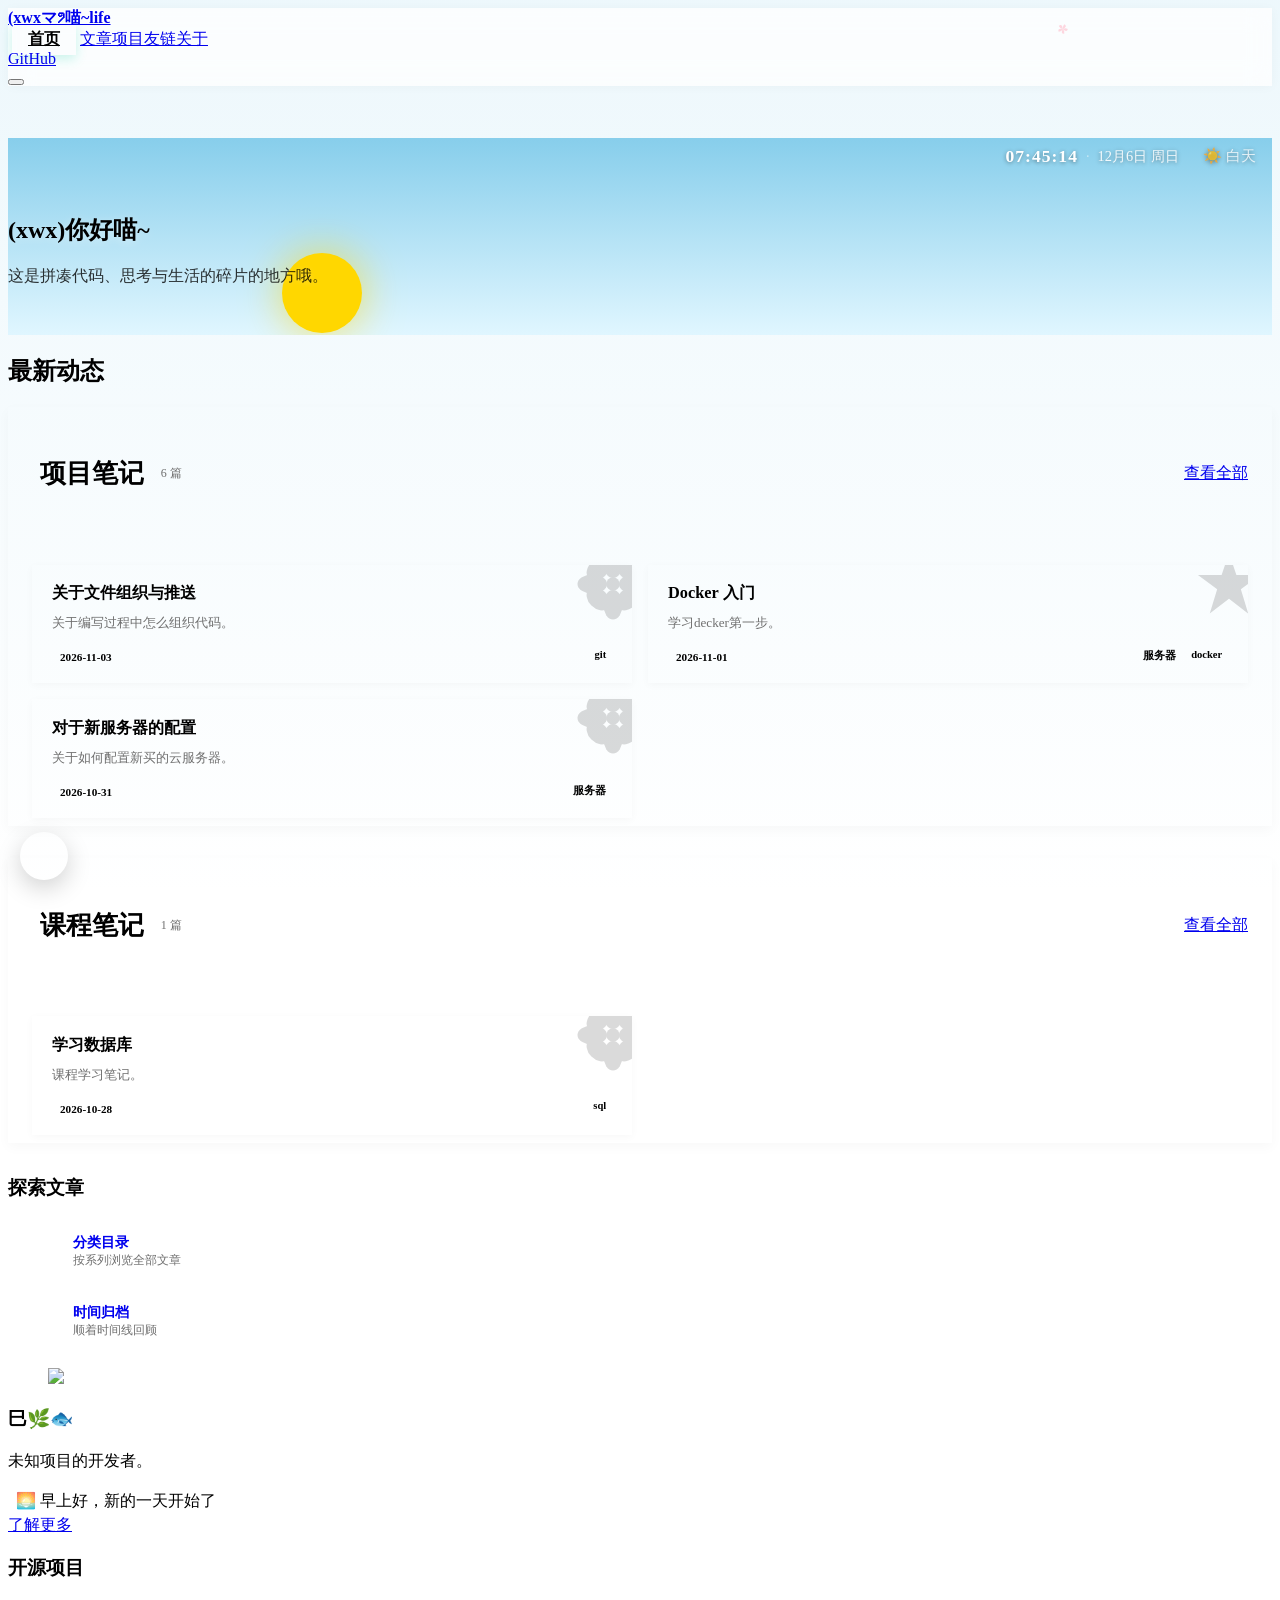
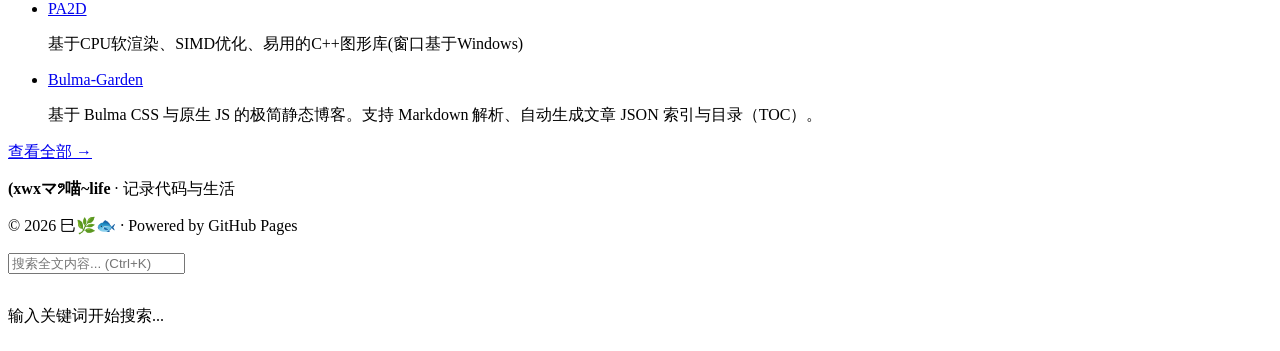
==== index.html @ 724dad61 "refactor: 将页面 <title> 标签内容抽离至 config.json 统一管理" ====
﻿<!DOCTYPE html>
<html lang="zh-CN">
<head>
  <meta charset="UTF-8" />
  <meta name="viewport" content="width=device-width, initial-scale=1" />
  <link rel="stylesheet" href="libs/bulma.min.css" />
  <link rel="stylesheet" href="libs/fontawesome/css/all.min.css" />
  <link rel="stylesheet" href="custom.css" />
  <link rel="stylesheet" href="custom-themes.css" />
  <script>
    (function() {
      var mode = localStorage.getItem('theme') || (window.matchMedia('(prefers-color-scheme: dark)').matches ? 'dark' : 'light');
      if (mode === 'dark') document.documentElement.setAttribute('data-theme', 'dark');
      var palette = localStorage.getItem('palette') || 'default';
      if (palette !== 'default') document.documentElement.setAttribute('data-palette', palette);
    })();
  </script>
</head>
<body>
  <div id="site-navbar"></div>

  <section class="hero is-light hero-sky" style="margin-top: 3.25rem;">
    <div id="sky-celestial"></div>
    <div id="sky-moon"></div>
    <div id="sky-stars"></div>
    
    <div class="time-control">
      <div class="time-info">
        <span id="time-display" class="time-text">12:00:00</span>
        <span class="time-divider">·</span>
        <span id="date-display" class="date-text">1月1日 周一</span>
      </div>
      <button id="time-btn" class="time-btn" title="切换时段效果">
        <span id="time-icon">☀️ 白天</span>
      </button>
    </div>

    <div class="hero-body py-5" style="position: relative; z-index: 2;">
      <div class="container">
        <h1 id="hero-title" class="title is-2 mb-3" style="color: inherit;"></h1>
        <p id="hero-subtitle" class="subtitle is-5" style="color: inherit; opacity: 0.8;"></p>
      </div>
    </div>
  </section>

  <section class="section pt-5" style="position: relative;">
    <div class="container">
      <div class="columns is-variable is-8">
        
        <!-- 左侧：最新文章聚合 -->
        <div class="column is-8">
          <div class="is-flex is-align-items-center mb-4">
            <h2 class="title is-4 mb-0">最新动态</h2>
          </div>
          <div id="post-list"></div>
          <div id="post-status"></div>
        </div>

        <!-- 右侧：侧边栏 -->
        <div class="column is-4">
          
          <!-- 快捷导航面板 -->
          <div class="box mb-5 home-quick-nav-box" style="border-radius: var(--bulma-radius-large);">
            <h3 class="title is-6 mb-3"><i class="fas fa-compass has-text-primary mr-2"></i>探索文章</h3>
            <div class="home-nav-links">
              <a href="posts.html?view=series" class="home-nav-link">
                <div class="nav-icon"><i class="fas fa-layer-group"></i></div>
                <div class="nav-text">
                  <span class="nav-title">分类目录</span>
                  <span class="nav-desc">按系列浏览全部文章</span>
                </div>
                <i class="fas fa-chevron-right nav-arrow"></i>
              </a>
              <a href="posts.html?view=time" class="home-nav-link">
                <div class="nav-icon"><i class="fas fa-clock"></i></div>
                <div class="nav-text">
                  <span class="nav-title">时间归档</span>
                  <span class="nav-desc">顺着时间线回顾</span>
                </div>
                <i class="fas fa-chevron-right nav-arrow"></i>
              </a>
            </div>
          </div>

          <!-- 个人名片 -->
          <div id="sidebar-profile" class="mb-5"></div>

          <!-- 开源项目 -->
          <div class="box mb-5" style="border-radius: var(--bulma-radius-large);">
            <h3 class="title is-5 mb-3"><i class="fas fa-code-branch has-text-primary mr-2"></i>开源项目</h3>
            <ul id="sidebar-projects" class="menu-list"></ul>
            <div class="has-text-right mt-3">
              <a href="projects.html" class="is-size-7 has-text-link">查看全部 →</a>
            </div>
          </div>

        </div>
      </div>
    </div>
  </section>

  <div id="site-footer"></div>

  <script src="js/fallback-data.js"></script>
  <script src="js/common.js" defer></script>
  <script src="js/home.js" defer></script>
  <script src="js/effects.js" defer></script>
  <script src="js/sky.js" defer></script>
  <script src="js/theme.js" defer></script>
</body>
</html>
---- custom.css ----
﻿/* ==========================================================================
   My Blog - Custom Stylesheet (Consolidated & Cleaned)
   ========================================================================== */

/* --------------------------------------------------------------------------
   1. 全局变量与基础
   -------------------------------------------------------------------------- */
:root {
  --bulma-primary-h: 171;
  --bulma-primary-s: 100%;
  --bulma-primary-l: 41%;
  --bulma-link-h: 233;
  --bulma-link-s: 100%;
  --bulma-link-l: 63%;

  --bg-body: var(--bulma-scheme-main-bis);
  --bg-dark: #121212;
  --bg-dark-card: #1a1a1a;
  --bg-dark-card-hover: #222;
  --text-dark-muted: #888;
  --border-dark: #2a2a2a;
  --bulma-text-light: #6f6f6f;
}

:root[data-palette="default"] { --bg-body: #f4f7f7; }
:root[data-palette="forest"]  { --bg-body: #f3f7f4; }
:root[data-palette="sakura"]  { --bg-body: #faf4f6; }
:root[data-palette="ocean"]   { --bg-body: #f2f6fa; }
:root[data-palette="sunset"]  { --bg-body: #faf6f2; }
:root[data-palette="mono"]    { --bg-body: #f5f5f5; }

:root[data-theme="dark"] { --bg-body: var(--bg-dark); }

body {
  background-color: var(--bg-body);
  transition: background-color .25s ease, color .25s ease;
}
[data-theme="dark"] body { background-color: var(--bg-dark); }

body.sky-tinted {
  background-image: linear-gradient(to bottom, rgba(135, 206, 235, 0.15) 0%, transparent 100%) !important;
  background-attachment: fixed !important;
}
body.sky-tinted.sky-night {
  background-image: linear-gradient(to bottom, rgba(15, 32, 39, 0.15) 0%, transparent 100%) !important;
  background-attachment: fixed !important;
}
[data-theme="dark"] body.sky-tinted {
  background-image: linear-gradient(to bottom, rgba(135, 206, 235, 0.05) 0%, transparent 100%) !important;
}
[data-theme="dark"] body.sky-tinted.sky-night {
  background-image: none !important;
}

/* --------------------------------------------------------------------------
   2. 导航栏
   -------------------------------------------------------------------------- */
.navbar.is-fixed-top {
  backdrop-filter: blur(12px);
  background-color: rgba(255, 255, 255, 0.75) !important;
  box-shadow: 0 1px 10px rgba(0, 0, 0, 0.03);
}
[data-theme="dark"] .navbar.is-fixed-top {
  background-color: rgba(18, 18, 18, 0.75) !important;
  box-shadow: 0 1px 10px rgba(0, 0, 0, 0.3);
}
.navbar-item.is-active {
  background-color: var(--bulma-primary) !important;
  color: var(--bulma-primary-invert) !important;
  border-radius: var(--bulma-radius);
  font-weight: 600;
  margin: 0.5rem 0.25rem;
  padding: 0.5rem 1rem;
  box-shadow: 0 4px 12px rgba(0, 200, 150, 0.2);
}
[data-theme="dark"] .navbar-item.is-active {
  background-color: rgba(0, 200, 150, 0.15) !important;
  color: var(--bulma-primary) !important;
  box-shadow: none;
}

/* --------------------------------------------------------------------------
   3. 页面通用卡片/包裹框样式
   -------------------------------------------------------------------------- */
.category-wrapper {
  background: radial-gradient(circle at 100% 0%, var(--bulma-primary-soft) 0%, transparent 45%), linear-gradient(135deg, var(--bulma-scheme-main), var(--bulma-scheme-main-bis));
  border: 1.5px solid var(--bulma-border);
  border-radius: var(--bulma-radius-large);
  padding: 1.5rem 1.5rem 0.5rem 1.5rem;
  margin-bottom: 2.5rem;
  box-shadow: 0 4px 12px rgba(0, 0, 0, 0.03);
  transition: box-shadow 0.22s ease;
}
.category-wrapper:hover {
  box-shadow: 0 12px 24px rgba(0, 0, 0, 0.08);
}
[data-theme="dark"] .category-wrapper {
  background: radial-gradient(circle at 100% 0%, rgba(0, 200, 150, 0.08) 0%, transparent 45%), linear-gradient(135deg, var(--bg-dark-card-hover), var(--bg-dark-card));
  border-color: #3a3a3a;
}

.category-header {
  padding-bottom: 1rem; margin-bottom: 1.5rem; border-bottom: 2px dashed var(--bulma-border-weak);
  display: flex; align-items: center; justify-content: space-between;
}
[data-theme="dark"] .category-header { border-bottom-color: var(--border-dark); }
.category-title { font-size: 1.6rem; font-weight: 800; color: var(--bulma-text-strong); display: flex; align-items: center; gap: 0.5rem;}
.posts-group-count {
  font-size: 0.75rem; font-weight: 500; color: var(--bulma-text-light); background: var(--bulma-scheme-main-ter); padding: 0.1rem 0.55rem; border-radius: var(--bulma-radius-rounded); border: 1px solid var(--bulma-border-weak);
}

/* 文章卡片 (首页与文章页统一) */
.posts-cards { 
  display: grid; 
  grid-template-columns: repeat(2, 1fr);
  gap: 1rem; 
}
.timeline-card {
  position: relative;
  display: flex; flex-direction: column; gap: 0.5rem;
  padding: 1.1rem 1.25rem; border-radius: var(--bulma-radius-large); border: 1.5px solid var(--bulma-border);
  background: radial-gradient(circle at 100% 0%, var(--bulma-primary-soft) 0%, transparent 45%), linear-gradient(135deg, var(--bulma-scheme-main), var(--bulma-scheme-main-bis));
  box-shadow: 0 2px 8px rgba(0, 0, 0, 0.03); overflow: hidden; text-decoration: none; color: inherit;
  transition: transform 0.22s ease, box-shadow 0.22s ease, border-color 0.22s ease;
}
.timeline-card:hover {
  transform: translateY(-3px); box-shadow: 0 12px 24px rgba(0, 0, 0, 0.08), 0 0 0 3px var(--bulma-primary-soft); border-color: var(--bulma-primary);
}
.timeline-card::before {
  content: ""; position: absolute; top: -18px; right: -18px; width: 74px; height: 74px;
  pointer-events: none; color: var(--bulma-primary); opacity: 0.14; background-color: currentColor;
  -webkit-mask-image: url("data:image/svg+xml;utf8,<svg xmlns='http://www.w3.org/2000/svg' viewBox='0 0 100 100'><g fill='black'><ellipse cx='50' cy='22' rx='13' ry='20'/><ellipse cx='50' cy='78' rx='13' ry='20'/><ellipse cx='22' cy='50' rx='20' ry='13'/><ellipse cx='78' cy='50' rx='20' ry='13'/><ellipse cx='30' cy='30' rx='13' ry='18' transform='rotate(45 30 30)'/><ellipse cx='70' cy='30' rx='13' ry='18' transform='rotate(-45 70 30)'/><ellipse cx='30' cy='70' rx='13' ry='18' transform='rotate(-45 30 70)'/><ellipse cx='70' cy='70' rx='13' ry='18' transform='rotate(45 70 70)'/><circle cx='50' cy='50' r='9' fill='white'/></g></svg>");
          mask-image: url("data:image/svg+xml;utf8,<svg xmlns='http://www.w3.org/2000/svg' viewBox='0 0 100 100'><g fill='black'><ellipse cx='50' cy='22' rx='13' ry='20'/><ellipse cx='50' cy='78' rx='13' ry='20'/><ellipse cx='22' cy='50' rx='20' ry='13'/><ellipse cx='78' cy='50' rx='20' ry='13'/><ellipse cx='30' cy='30' rx='13' ry='18' transform='rotate(45 30 30)'/><ellipse cx='70' cy='30' rx='13' ry='18' transform='rotate(-45 70 30)'/><ellipse cx='30' cy='70' rx='13' ry='18' transform='rotate(-45 30 70)'/><ellipse cx='70' cy='70' rx='13' ry='18' transform='rotate(45 70 70)'/><circle cx='50' cy='50' r='9' fill='white'/></g></svg>");
  -webkit-mask-size: contain; mask-size: contain; -webkit-mask-repeat: no-repeat; mask-repeat: no-repeat;
  transform: rotate(0deg); transition: transform 0.5s ease, opacity 0.3s ease;
}
.timeline-card:hover::before { opacity: 0.28; transform: rotate(45deg) scale(1.1); }
.timeline-card:nth-child(2n)::before {
  -webkit-mask-image: url("data:image/svg+xml;utf8,<svg xmlns='http://www.w3.org/2000/svg' viewBox='0 0 100 100'><polygon fill='black' points='50,8 60,38 92,38 66,57 76,90 50,70 24,90 34,57 8,38 40,38'/></svg>");
          mask-image: url("data:image/svg+xml;utf8,<svg xmlns='http://www.w3.org/2000/svg' viewBox='0 0 100 100'><polygon fill='black' points='50,8 60,38 92,38 66,57 76,90 50,70 24,90 34,57 8,38 40,38'/></svg>");
}
.timeline-card:nth-child(2n):hover::before { transform: rotate(72deg) scale(1.12); }

.timeline-card-title {
  font-size: 1.02rem; font-weight: 700; color: var(--bulma-text-strong); line-height: 1.4; padding-right: 2.5rem;
  display: -webkit-box; -webkit-line-clamp: 2; -webkit-box-orient: vertical; overflow: hidden; position: relative;
}
.timeline-card:hover .timeline-card-title {
  color: var(--bulma-primary); text-decoration: underline; text-decoration-color: var(--bulma-primary); text-decoration-thickness: 2px; text-underline-offset: 3px;
}
.timeline-card-summary {
  font-size: 0.82rem; line-height: 1.5; color: var(--bulma-text-light);
  display: -webkit-box; -webkit-line-clamp: 2; -webkit-box-orient: vertical; overflow: hidden;
}
.timeline-card-meta {
  display: flex; align-items: center; justify-content: space-between; gap: 0.5rem; margin-top: auto; padding-top: 0.5rem;
}
.timeline-card-date {
  font-family: var(--bulma-family-code); font-size: 0.7rem; font-weight: 600; color: var(--bulma-primary); background: var(--bulma-primary-soft); padding: 0.15rem 0.5rem; border-radius: var(--bulma-radius-rounded); white-space: nowrap;
}
.timeline-card-tags { display: flex; gap: 0.25rem; flex-wrap: wrap; justify-content: flex-end; }
.timeline-card-tags .tag {
  font-size: 0.66rem !important; height: 1.6em !important; padding: 0 0.55em !important; font-weight: 600; background-color: transparent !important; color: var(--bulma-primary) !important; border: 1.5px solid var(--bulma-primary) !important; border-radius: var(--bulma-radius-rounded) !important;
}
.timeline-card:hover .timeline-card-tags .tag { background-color: var(--bulma-primary) !important; color: var(--bulma-primary-invert) !important; }

[data-theme="dark"] .timeline-card { border-color: #3a3a3a; background: radial-gradient(circle at 100% 0%, rgba(0, 200, 150, 0.08) 0%, transparent 45%), linear-gradient(135deg, var(--bg-dark-card-hover), var(--bg-dark-card)); }
[data-theme="dark"] .timeline-card:hover { box-shadow: 0 12px 30px rgba(0, 0, 0, 0.5), 0 0 0 3px rgba(0, 200, 150, 0.15); border-color: var(--bulma-primary); }
[data-theme="dark"] .timeline-card::before { opacity: 0.18; }
[data-theme="dark"] .timeline-card:hover::before { opacity: 0.35; }
[data-theme="dark"] .timeline-card-date { background: rgba(0, 200, 150, 0.12); }
[data-theme="dark"] .timeline-card-tags .tag { border-color: var(--bulma-primary) !important; color: var(--bulma-primary) !important; }
[data-theme="dark"] .timeline-card:hover .timeline-card-tags .tag { background-color: var(--bulma-primary) !important; color: var(--bg-dark) !important; }

/* --------------------------------------------------------------------------
   4. 首页专属：快捷导航面板
   -------------------------------------------------------------------------- */
.home-quick-nav-box {
  background-color: var(--bulma-scheme-main);
  border: 1px solid var(--bulma-border-weak);
}
[data-theme="dark"] .home-quick-nav-box { background-color: var(--bg-dark-card); border-color: var(--border-dark); }

.home-nav-links {
  display: flex;
  flex-direction: column;
  gap: 0.5rem;
}

.home-nav-link {
  display: flex;
  align-items: center;
  padding: 0.75rem 1rem;
  border-radius: var(--bulma-radius);
  background: var(--bulma-scheme-main-bis);
  border: 1px solid transparent;
  text-decoration: none;
  transition: all 0.2s ease;
}
.home-nav-link:hover {
  background: var(--bulma-primary-soft);
  border-color: var(--bulma-primary-soft);
  transform: translateX(4px);
}
[data-theme="dark"] .home-nav-link { background: var(--bg-dark-card-hover); }
[data-theme="dark"] .home-nav-link:hover { background: rgba(0, 200, 150, 0.1); }

.nav-icon {
  width: 32px; height: 32px; border-radius: 8px; background: #fff;
  display: flex; align-items: center; justify-content: center;
  color: var(--bulma-primary); font-size: 1rem; margin-right: 1rem;
}
[data-theme="dark"] .nav-icon { background: var(--bg-dark-card); }

.nav-text { flex: 1; display: flex; flex-direction: column; }
.nav-title { font-weight: 700; font-size: 0.9rem; color: var(--bulma-text-strong); }
.nav-desc { font-size: 0.75rem; color: var(--bulma-text-light); }
.nav-arrow { color: var(--bulma-text-light); font-size: 0.8rem; transition: color 0.2s ease; }
.home-nav-link:hover .nav-arrow { color: var(--bulma-primary); }

/* --------------------------------------------------------------------------
   5. 独立页面：关于、项目、友链
   -------------------------------------------------------------------------- */
.about-card { background: linear-gradient(135deg, var(--bulma-scheme-main), var(--bulma-scheme-main-bis)); border: 1px solid var(--bulma-border-weak); box-shadow: 0 10px 30px rgba(0, 0, 0, 0.05); transition: transform 0.3s ease, box-shadow 0.3s ease; }
.about-card:hover { transform: translateY(-5px); box-shadow: 0 15px 40px rgba(0, 0, 0, 0.1); }
[data-theme="dark"] .about-card { background: linear-gradient(135deg, var(--bg-dark-card), var(--bg-dark-card-hover)); border-color: #333; box-shadow: 0 10px 30px rgba(0, 0, 0, 0.4); }
.about-avatar { border: 4px solid var(--bulma-scheme-main); box-shadow: 0 0 0 2px var(--bulma-primary-soft), 0 8px 24px rgba(0, 0, 0, 0.2); transition: transform 0.3s ease; object-fit: cover; }
.about-avatar:hover { transform: scale(1.05); }
.about-content-text { padding-left: 2rem; padding-right: 2rem; }
.about-content-text p { font-size: 1.1rem; line-height: 1.8; color: var(--bulma-text); }
[data-theme="dark"] .about-content-text p { color: #ccc; }
[data-theme="dark"] .about-card .tag.is-light { background-color: rgba(255, 255, 255, 0.1) !important; color: #e0e0e0 !important; border: 1px solid rgba(255, 255, 255, 0.05); }
[data-theme="dark"] .about-card .button.is-primary.is-light { background-color: rgba(0, 200, 150, 0.15) !important; color: var(--bulma-primary) !important; border: 1px solid rgba(0, 200, 150, 0.3); transition: all 0.2s ease; }
[data-theme="dark"] .about-card .button.is-primary.is-light:hover { background-color: var(--bulma-primary) !important; color: var(--bg-dark) !important; border-color: var(--bulma-primary); }
[data-theme="dark"] .links-page .button.is-light { background-color: var(--border-dark) !important; color: #ddd !important; border: 1px solid #444; }

/* --------------------------------------------------------------------------
   6. 全局辅助
   -------------------------------------------------------------------------- */
#back-to-top { position: fixed; bottom: 2rem; right: 2rem; z-index: 999; opacity: 0; visibility: hidden; transition: opacity 0.3s ease, visibility 0.3s ease, transform 0.3s ease; transform: translateY(10px); }
#back-to-top.is-visible { opacity: 1; visibility: visible; transform: translateY(0); }
#reading-progress { position: fixed; top: 3.25rem; left: 0; height: 3px; background-color: var(--bulma-primary); z-index: 1000; width: 0%; transition: width 0.1s ease-out; }
[data-theme="dark"] #post-header .title { color: #e5e7eb !important; }
[data-theme="dark"] .title a, [data-theme="dark"] h1 a, [data-theme="dark"] h2 a { color: inherit; }
@keyframes blink { 0%, 100% { opacity: 1; } 50% { opacity: 0; } }

/* --------------------------------------------------------------------------
   7. 主题面板
   -------------------------------------------------------------------------- */
#theme-panel { position: fixed; left: 1.25rem; bottom: 5rem; z-index: 998; background: var(--bulma-scheme-main); border: 1px solid var(--bulma-border-weak); border-radius: var(--bulma-radius-large); box-shadow: 0 12px 32px rgba(0, 0, 0, 0.16); padding: 1rem; width: 260px; opacity: 0; visibility: hidden; transform: translateY(10px); transition: all .2s ease; }
[data-theme="dark"] #theme-panel { background: var(--bg-dark-card); border-color: var(--border-dark); }
#theme-panel.is-open { opacity: 1; visibility: visible; transform: translateY(0); }
#theme-panel .panel-title { font-size: .75rem; text-transform: uppercase; letter-spacing: 1px; color: var(--bulma-text-light); margin-bottom: .5rem; }
#theme-panel .panel-divider { height: 1px; background: var(--bulma-border-weak); margin: .75rem 0; }
#theme-fab { position: fixed; left: 1.25rem; bottom: 1.25rem; z-index: 999; width: 3rem; height: 3rem; border-radius: 50%; border: none; cursor: pointer; display: flex; align-items: center; justify-content: center; font-size: 1.15rem; color: var(--bulma-primary-invert); background: var(--bulma-primary); box-shadow: 0 8px 24px rgba(0, 0, 0, 0.18); transition: transform .2s ease, box-shadow .2s ease; }
#theme-fab:hover { transform: translateY(-2px) scale(1.05); box-shadow: 0 12px 30px rgba(0, 0, 0, 0.25); }
#theme-fab:active { transform: scale(0.97); }
.mode-row { display: flex; gap: .5rem; }
.mode-btn { flex: 1; padding: .55rem 0; border-radius: var(--bulma-radius); border: 1px solid var(--bulma-border-weak); background: var(--bulma-scheme-main-bis); color: var(--bulma-text); cursor: pointer; font-size: .8rem; display: flex; align-items: center; justify-content: center; gap: .35rem; transition: all .15s ease; }
.mode-btn:hover { border-color: var(--bulma-primary); color: var(--bulma-primary); }
[data-theme="dark"] .mode-btn { background: var(--bg-dark-card-hover); border-color: var(--border-dark); color: #ccc; }
#theme-panel .mode-btn.is-active { background-color: var(--bulma-primary) !important; color: var(--bulma-primary-invert) !important; border: 2px solid var(--bulma-primary) !important; font-weight: 700 !important; }
.palette-grid { display: grid; grid-template-columns: repeat(3, 1fr); gap: .5rem; }
.palette-btn { height: 2.6rem; border-radius: var(--bulma-radius); border: 2px solid transparent; cursor: pointer; position: relative; transition: all .15s ease; }
.palette-btn:hover { transform: translateY(-2px); }
#theme-panel .palette-btn.is-active { border: 3px solid #ffffff !important; box-shadow: 0 0 0 2px #000000, 0 0 10px rgba(0,0,0,0.5) !important; transform: scale(1.05) !important; z-index: 1; }
.palette-btn::after { content: attr(data-label); position: absolute; inset: 0; display: flex; align-items: center; justify-content: center; font-size: .7rem; font-weight: 600; color: rgba(0,0,0,.65); text-shadow: 0 1px 0 rgba(255,255,255,.4); }
[data-theme="dark"] .palette-btn::after { color: rgba(255,255,255,.85); text-shadow: 0 1px 0 rgba(0,0,0,.4); }
.palette-btn[data-palette="default"] { background: linear-gradient(135deg,#00d1b2,#42b883); }
.palette-btn[data-palette="forest"]  { background: linear-gradient(135deg,#3f8f5c,#a3d977); }
.palette-btn[data-palette="sakura"]  { background: linear-gradient(135deg,#f78fb3,#ffd1dc); }
.palette-btn[data-palette="ocean"]   { background: linear-gradient(135deg,#2196f3,#4fc3f7); }
.palette-btn[data-palette="sunset"]  { background: linear-gradient(135deg,#ff7043,#ffb74d); }
.palette-btn[data-palette="mono"]    { background: linear-gradient(135deg,#4b5563,#d1d5db); }
.effect-grid { display: grid; grid-template-columns: repeat(4, 1fr); gap: .5rem; }
.effect-btn { height: 2.6rem; border-radius: var(--bulma-radius); border: 1px solid var(--bulma-border-weak); background: var(--bulma-scheme-main-bis); color: var(--bulma-text); cursor: pointer; display: flex; align-items: center; justify-content: center; font-size: 1rem; transition: all .15s ease; }
.effect-btn:hover { border-color: var(--bulma-primary); color: var(--bulma-primary); }
[data-theme="dark"] .effect-btn { background: var(--bg-dark-card-hover); border-color: var(--border-dark); color: #ccc; }
#theme-panel .effect-btn.is-active { background-color: var(--bulma-primary) !important; color: var(--bulma-primary-invert) !important; border-color: var(--bulma-primary) !important; box-shadow: 0 0 8px var(--bulma-primary); }
.opacity-row { display: flex; align-items: center; justify-content: space-between; margin-top: 1rem; font-size: .8rem; color: var(--bulma-text-light); position: relative; z-index: 10; }
.opacity-row input[type="range"] { -webkit-appearance: none !important; appearance: none !important; width: 70% !important; height: 6px !important; border-radius: 3px !important; background: var(--bulma-border-weak) !important; outline: none !important; cursor: pointer !important; pointer-events: auto !important; }
[data-theme="dark"] .opacity-row input[type="range"] { background: var(--border-dark) !important; }
.opacity-row input[type="range"]::-webkit-slider-thumb { -webkit-appearance: none !important; appearance: none !important; width: 16px !important; height: 16px !important; border-radius: 50% !important; background: var(--bulma-primary) !important; cursor: pointer !important; box-shadow: 0 0 6px rgba(0,0,0,0.4) !important; transition: transform .1s !important; }
.opacity-row input[type="range"]::-webkit-slider-thumb:hover { transform: scale(1.2) !important; }

/* --------------------------------------------------------------------------
   8. 动态天空模块
   -------------------------------------------------------------------------- */
.hero-sky { position: relative; overflow: hidden; min-height: 180px; background: linear-gradient(to bottom, #87CEEB 0%, #E0F6FF 100%) !important; transition: background 1s ease; }
.hero-sky #sky-celestial { position: absolute; width: 80px; height: 80px; border-radius: 50%; transition: all 1s ease; z-index: 1; box-shadow: 0 0 40px rgba(255, 255, 255, 0.5); background: #FFD700; top: 20%; right: 20%; }
.hero-sky #sky-stars { position: absolute; inset: 0; z-index: 2; pointer-events: none; opacity: 0; transition: opacity 1s ease; background-image: radial-gradient(1px 1px at 10% 20%, #fff 1px, transparent 0), radial-gradient(1.5px 1.5px at 30% 50%, #fff 1px, transparent 0), radial-gradient(1px 1px at 60% 10%, #fff 1px, transparent 0), radial-gradient(2px 2px at 80% 70%, #fff 1px, transparent 0), radial-gradient(1px 1px at 40% 80%, #fff 1px, transparent 0), radial-gradient(1.5px 1.5px at 90% 40%, #fff 1px, transparent 0); background-size: 200px 200px; animation: starTwinkle 4s infinite alternate; }
@keyframes starTwinkle { 0% { opacity: 0.8; } 100% { opacity: 1; } }
.hero-sky .hero-body { padding-top: 3.5rem !important; padding-bottom: 2rem !important; }

/* 极简横向时间控制栏 */
.hero-sky .time-control { position: absolute; top: 0.5rem; right: 1rem; z-index: 10; display: flex; align-items: center; gap: 1.5rem; pointer-events: none; }
.hero-sky .time-info { display: flex; align-items: center; gap: 0.5rem; pointer-events: auto; }
.hero-sky .time-text { font-family: var(--bulma-family-code); font-size: 1.1rem; font-weight: 600; color: #fff; letter-spacing: 1px; text-shadow: 0 1px 4px rgba(0,0,0,0.4); font-variant-numeric: tabular-nums; }
.hero-sky .date-text { font-size: 0.9rem; color: rgba(255, 255, 255, 0.9); text-shadow: 0 1px 4px rgba(0,0,0,0.4); }
.hero-sky .time-divider { color: rgba(255, 255, 255, 0.5); font-size: 0.9rem; }
.hero-sky .time-btn { pointer-events: auto; background: transparent; border: none; padding: 0; color: rgba(255, 255, 255, 0.8); font-size: 0.95rem; cursor: pointer; text-shadow: 0 1px 4px rgba(0,0,0,0.4); transition: color 0.2s ease, text-shadow 0.2s ease; }
.hero-sky .time-btn:hover { color: #fff; text-shadow: 0 1px 4px rgba(0,0,0,0.6), 0 0 8px rgba(255,255,255,0.4); }
[data-theme="dark"] .hero-sky .time-text, [data-theme="dark"] .hero-sky .date-text, [data-theme="dark"] .hero-sky .time-btn { color: #e2e8f0; }

@media screen and (max-width: 768px) {
  .hero-sky .time-control { top: 0.2rem; right: 0.5rem; gap: 1rem; }
  .hero-sky .time-text { font-size: 1rem; }
  .hero-sky .date-text { display: none; }
}

/* ===== 横幅文字自适应天空明暗 ===== */
.hero-sky .title, .hero-sky #page-title, .hero-sky #hero-title, .hero-sky #about-page-title, .hero-sky .subtitle, .hero-sky #page-subtitle, .hero-sky #hero-subtitle { transition: color 0.5s ease, text-shadow 0.5s ease !important; }
.hero-sky:not(.is-dark-sky) .title, .hero-sky:not(.is-dark-sky) #page-title, .hero-sky:not(.is-dark-sky) #hero-title, .hero-sky:not(.is-dark-sky) #about-page-title { color: var(--bulma-text-strong) !important; text-shadow: 0 2px 10px rgba(255, 255, 255, 0.4) !important; }
.hero-sky:not(.is-dark-sky) .subtitle, .hero-sky:not(.is-dark-sky) #page-subtitle, .hero-sky:not(.is-dark-sky) #hero-subtitle { color: var(--bulma-text) !important; text-shadow: 0 1px 5px rgba(255, 255, 255, 0.3) !important; }
.hero-sky.is-dark-sky .title, .hero-sky.is-dark-sky #page-title, .hero-sky.is-dark-sky #hero-title, .hero-sky.is-dark-sky #about-page-title { color: #ffffff !important; text-shadow: 0 2px 12px rgba(0, 0, 0, 0.5) !important; }
.hero-sky.is-dark-sky .subtitle, .hero-sky.is-dark-sky #page-subtitle, .hero-sky.is-dark-sky #hero-subtitle { color: rgba(255, 255, 255, 0.85) !important; text-shadow: 0 1px 6px rgba(0, 0, 0, 0.4) !important; }

/* --------------------------------------------------------------------------
   9. 文章详情页专属
   -------------------------------------------------------------------------- */
.toc-sticky { position: sticky; top: 5rem; max-height: calc(100vh - 6rem); overflow-y: auto; }
#toc-list { border-left: 2px solid var(--bulma-border-weak); }
[data-theme="dark"] #toc-list { border-left-color: #333; }
#toc-list a { display: block; padding: 0.4rem 0.75rem; font-size: 0.85rem; color: var(--bulma-text); border-left: 2px solid transparent; margin-left: -2px; transition: all 0.15s ease; }
#toc-list a:hover { color: var(--bulma-text-strong); }
[data-theme="dark"] #toc-list a { color: var(--bulma-text-light); }
[data-theme="dark"] #toc-list a:hover { color: var(--bulma-text-strong); }
#toc-list a.is-active { color: var(--bulma-primary); border-left-color: var(--bulma-primary); font-weight: 600; background-color: var(--bulma-primary-soft); }
#toc-list .toc-h2 { padding-left: 1rem; }
#toc-list .toc-h3 { padding-left: 2rem; font-size: 0.8rem; }
#post-body > h1:first-child { display: none !important; }
:not(pre) > code { background-color: rgba(175, 184, 193, 0.2) !important; color: #eb5757 !important; padding: 0.2em 0.4em !important; border-radius: 4px; font-size: 0.85em; }
[data-theme="dark"] :not(pre) > code { background-color: rgba(110, 118, 129, 0.4) !important; color: #ff7b72 !important; }
.code-wrapper { background-color: #f6f8fa; border: 1px solid #d0d7de; border-radius: var(--bulma-radius-large); margin-bottom: 1.5rem; overflow: hidden; box-shadow: 0 1px 3px rgba(0, 0, 0, 0.04); }
[data-theme="dark"] .code-wrapper { background-color: #0d0d0d; border-color: #333; box-shadow: 0 2px 8px rgba(0, 0, 0, 0.5); }
.code-header { display: flex; justify-content: space-between; align-items: center; padding: 0.4rem 1rem; background-color: #eef1f4; border-bottom: 1px solid #d0d7de; }
[data-theme="dark"] .code-header { background-color: #1f1f1f; border-bottom-color: #333; }
.code-lang { font-size: 0.75rem; font-family: var(--bulma-family-code); font-weight: 600; letter-spacing: 0.5px; color: hsl(calc(var(--bulma-primary-h) + 180), calc(var(--bulma-primary-s) * 0.8), calc(var(--bulma-primary-l) * 0.8)); }
.copy-btn { color: hsl(calc(var(--bulma-primary-h) + 180), calc(var(--bulma-primary-s) * 0.8), calc(var(--bulma-primary-l) * 0.85)) !important; transition: all 0.2s ease !important; }
.copy-btn:hover { color: var(--bulma-primary) !important; background-color: transparent !important; }
[data-theme="dark"] .code-lang { color: hsl(calc(var(--bulma-primary-h) + 180), calc(var(--bulma-primary-s) * 0.7), 72%); }
[data-theme="dark"] .copy-btn { color: hsl(calc(var(--bulma-primary-h) + 180), calc(var(--bulma-primary-s) * 0.7), 72%) !important; }
[data-theme="dark"] .copy-btn:hover { color: var(--bulma-primary) !important; }
.code-wrapper pre { margin: 0 !important; padding: 1rem 1.2rem !important; background-color: transparent !important; border: none !important; border-radius: 0 !important; }
.code-wrapper pre code { background-color: transparent !important; padding: 0 !important; box-shadow: none !important; font-size: 0.9em !important; line-height: 1.6 !important; }

/* 移动端适配 */
@media screen and (max-width: 1023px) {
  .navbar-menu.is-active { background-color: var(--bulma-scheme-main) !important; border-bottom: 1px solid var(--bulma-border-weak); z-index: 1000; }
  [data-theme="dark"] .navbar-menu.is-active { background-color: var(--bg-dark-card) !important; border-bottom-color: var(--border-dark); }
}

@media screen and (max-width: 900px) {
  .posts-cards, #post-list .posts-cards { grid-template-columns: 1fr; }
}
/* ===== 动态天空：太阳与月牙独立控制 ===== */

/* 太阳（默认状态） */
#sky-celestial {
  transition: opacity 0.4s ease, transform 0.4s ease !important;
}

/* 晚上太阳隐身：快速下落，并且没有延迟（先执行） */
#sky-celestial.sun-hidden {
  opacity: 0 !important;
  transform: translateY(40px) scale(0.5) !important;
  pointer-events: none;
  transition-delay: 0s !important;
}

/* 月亮（默认隐藏） */
#sky-moon {
  position: absolute;
  width: 80px;
  height: 80px;
  top: 25%;
  right: 20%;
  z-index: 1;
  
  background-image: url("data:image/svg+xml;utf8,<svg xmlns='http://www.w3.org/2000/svg' viewBox='0 0 100 100'><path d='M 50 10 A 40 40 0 1 1 10 50 A 30 30 0 1 0 50 10 Z' fill='%23f0f0f0'/></svg>") !important;
  background-size: contain;
  background-repeat: no-repeat;
  background-position: center;
  filter: drop-shadow(0 0 15px rgba(255, 255, 255, 0.4));
  
  opacity: 0;
  transform: translateY(40px) scale(0.8);
  transition: opacity 0.5s ease, transform 0.5s ease !important;
  pointer-events: none;
  transition-delay: 0s !important; /* 默认没延迟 */
}

[data-theme="dark"] #sky-moon {
  background-image: url("data:image/svg+xml;utf8,<svg xmlns='http://www.w3.org/2000/svg' viewBox='0 0 100 100'><path d='M 50 10 A 40 40 0 1 1 10 50 A 30 30 0 1 0 50 10 Z' fill='%23b0b0b0'/></svg>") !important;
  filter: drop-shadow(0 0 10px rgba(255, 255, 255, 0.2));
}

/* 晚上月亮升起显现：延迟 0.3s 出来（等太阳落下一半再出来） */
#sky-moon.moon-visible {
  opacity: 1 !important;
  transform: translateY(0) scale(1) !important;
  transition-delay: 0.3s !important;
}

/* 秒切模式：用于页面初始加载或切换视图，完全取消动画 */
.no-anim-sky #sky-celestial,
.no-anim-sky #sky-moon {
  transition: none !important;
}

/* 文章详情页面包屑 */
#post-breadcrumb {
  display: flex;
  align-items: center;
}
#post-breadcrumb .button {
  background-color: var(--bulma-scheme-main-bis);
  border: 1px solid var(--bulma-border-weak);
  color: var(--bulma-text-light);
  transition: all 0.2s ease;
}
#post-breadcrumb .button:hover {
  background-color: var(--bulma-primary-soft);
  border-color: var(--bulma-primary);
  color: var(--bulma-primary);
}
[data-theme="dark"] #post-breadcrumb .button {
  background-color: var(--bg-dark-card-hover);
  border-color: var(--border-dark);
  color: #ccc;
}
[data-theme="dark"] #post-breadcrumb .button:hover {
  background-color: rgba(0, 200, 150, 0.15);
  border-color: var(--bulma-primary);
  color: var(--bulma-primary);
}
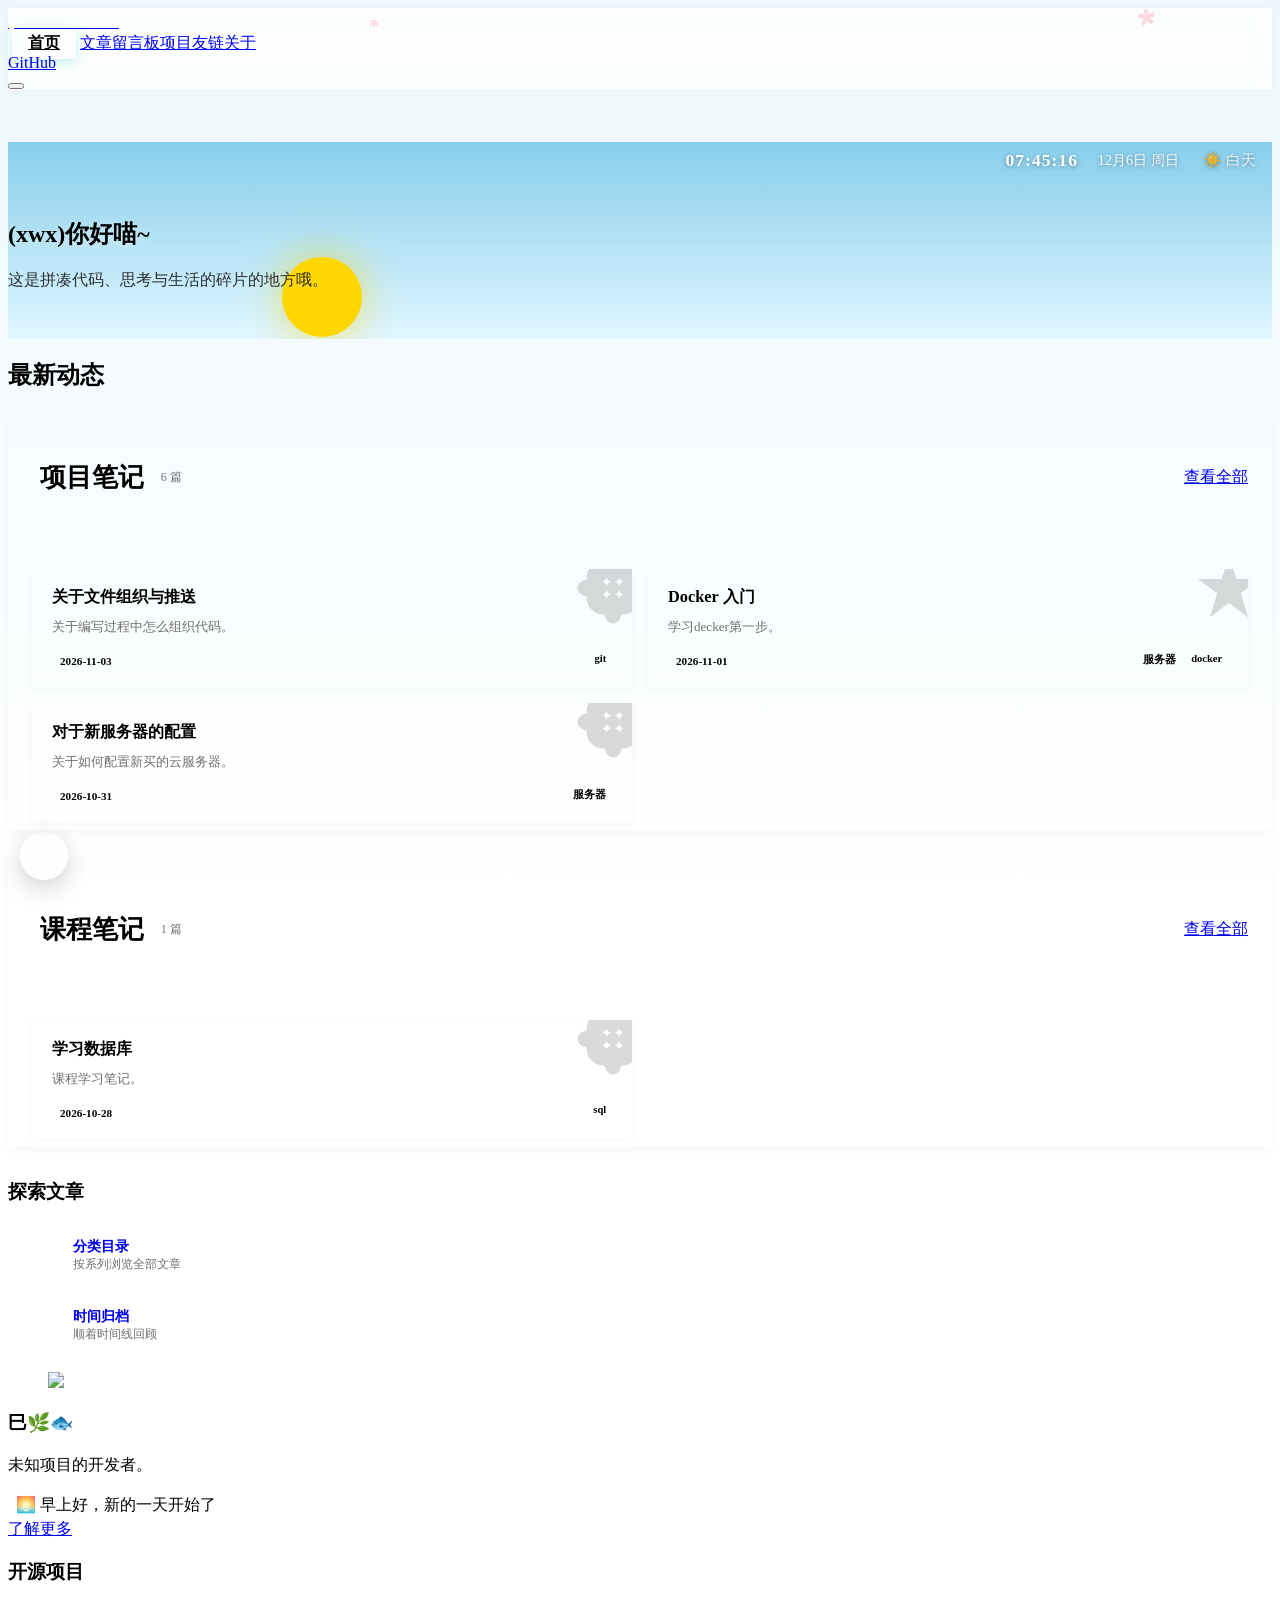
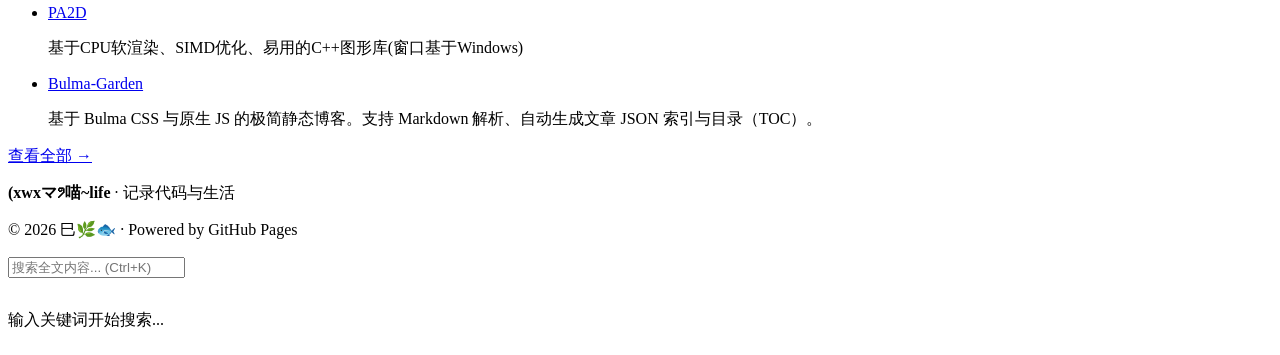
==== commit 7fe36924: "refactor: 全站移除 HTML 链接后缀，优化 URL 美观度并适配本地开发环境" ====
--- a/index.html
+++ b/index.html
@@ -63,7 +63,7 @@
           <div class="box mb-5 home-quick-nav-box" style="border-radius: var(--bulma-radius-large);">
             <h3 class="title is-6 mb-3"><i class="fas fa-compass has-text-primary mr-2"></i>探索文章</h3>
             <div class="home-nav-links">
-              <a href="posts.html?view=series" class="home-nav-link">
+              <a href="posts?view=series" class="home-nav-link">
                 <div class="nav-icon"><i class="fas fa-layer-group"></i></div>
                 <div class="nav-text">
                   <span class="nav-title">分类目录</span>
@@ -71,7 +71,7 @@
                 </div>
                 <i class="fas fa-chevron-right nav-arrow"></i>
               </a>
-              <a href="posts.html?view=time" class="home-nav-link">
+              <a href="posts?view=time" class="home-nav-link">
                 <div class="nav-icon"><i class="fas fa-clock"></i></div>
                 <div class="nav-text">
                   <span class="nav-title">时间归档</span>
@@ -90,7 +90,7 @@
             <h3 class="title is-5 mb-3"><i class="fas fa-code-branch has-text-primary mr-2"></i>开源项目</h3>
             <ul id="sidebar-projects" class="menu-list"></ul>
             <div class="has-text-right mt-3">
-              <a href="projects.html" class="is-size-7 has-text-link">查看全部 →</a>
+              <a href="projects" class="is-size-7 has-text-link">查看全部 →</a>
             </div>
           </div>
 
--- a/custom.css
+++ b/custom.css
@@ -433,4 +433,19 @@
   background-color: rgba(0, 200, 150, 0.15);
   border-color: var(--bulma-primary);
   color: var(--bulma-primary);
+}
+/* ===== 导航栏站点名主题色渐变 ===== */
+#site-navbar .navbar-brand .navbar-item strong {
+  font-size: 1.15rem;
+  font-weight: 800;
+  letter-spacing: -0.5px;
+  
+  /* 核心：使用主题色生成渐变文字 */
+  background: linear-gradient(135deg, var(--bulma-primary) 0%, var(--bulma-primary-bold) 100%);
+  -webkit-background-clip: text;
+  background-clip: text;
+  -webkit-text-fill-color: transparent;
+  color: var(--bulma-primary); /* 兜底 */
+  
+
 }
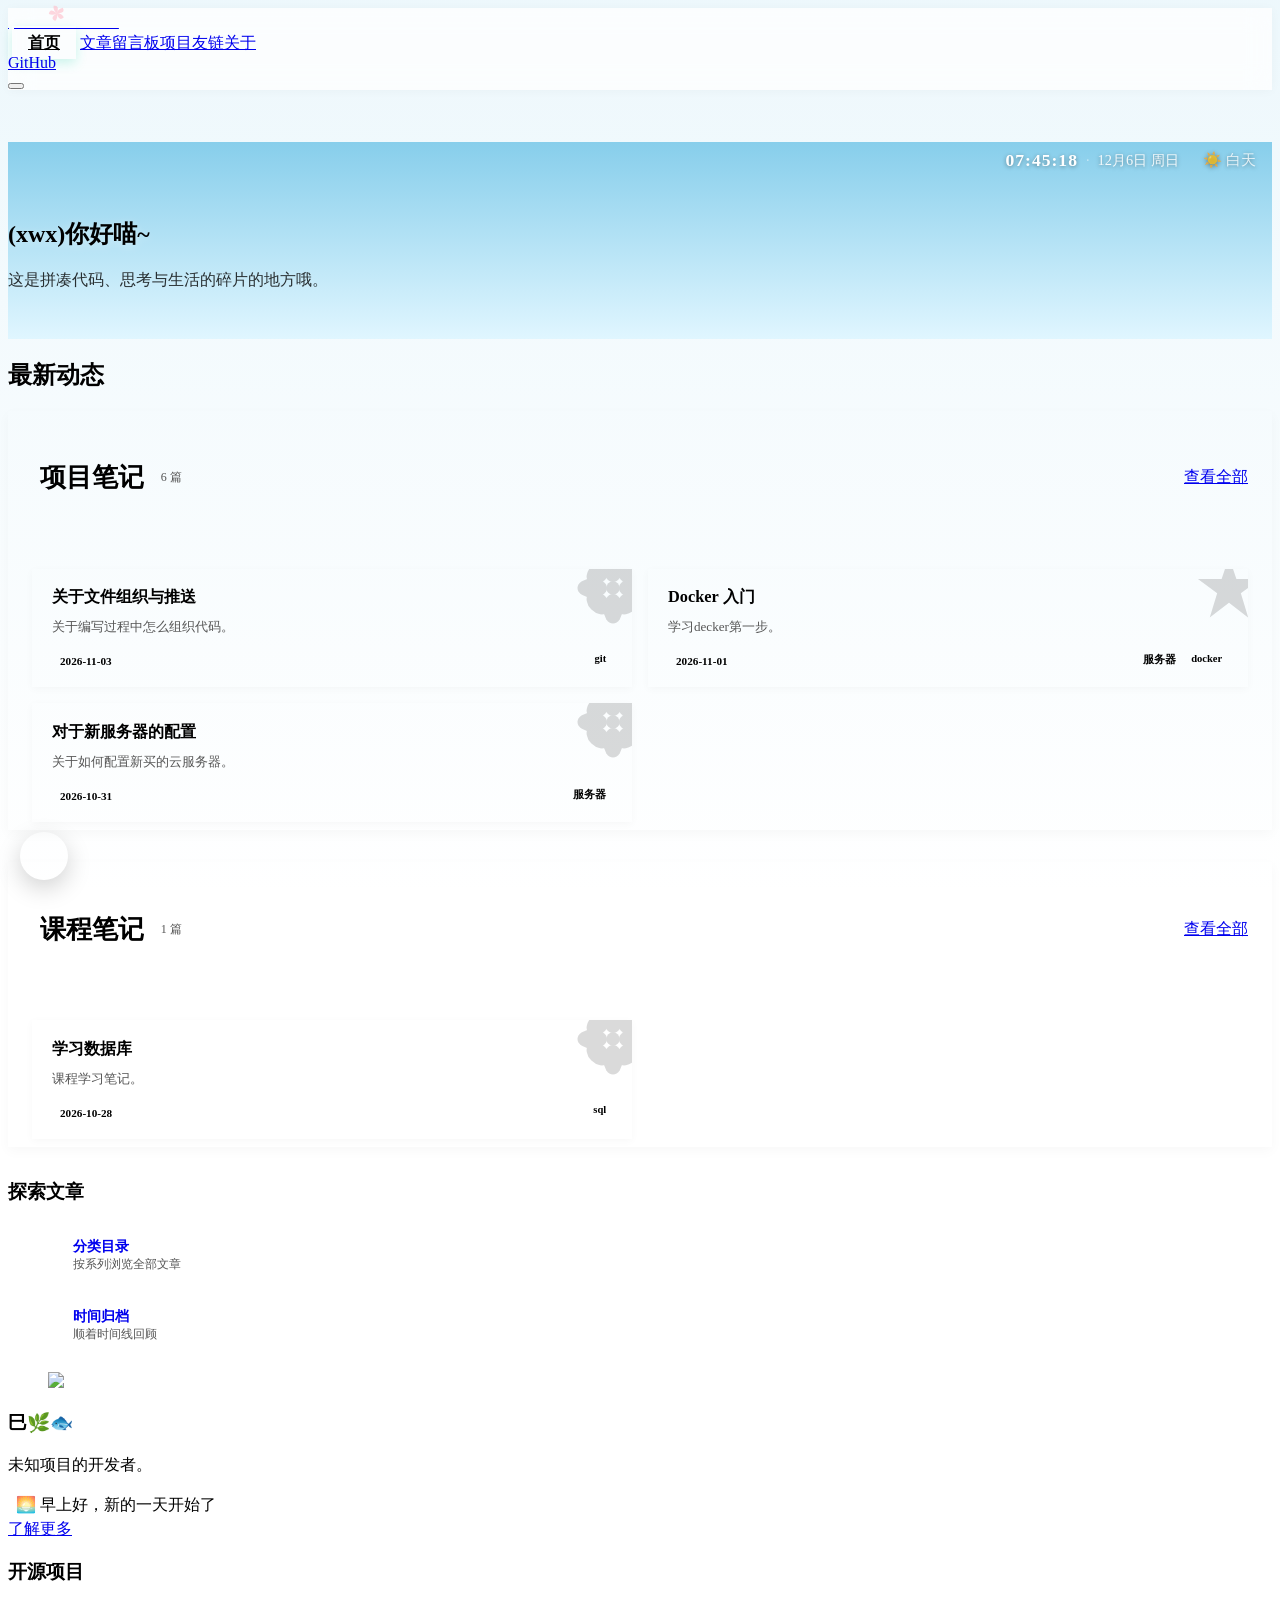
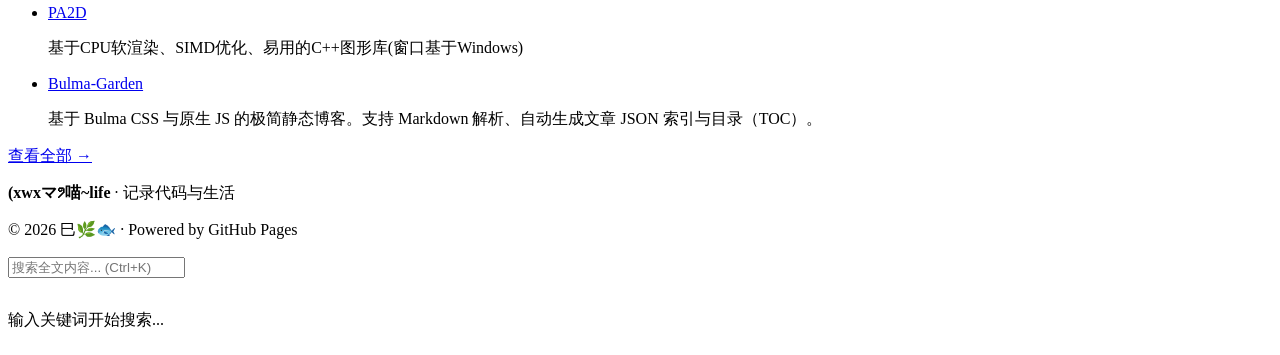
==== commit 704aef69: "refactor: 将样式文件统一移至 css/ 目录" ====
--- a/index.html
+++ b/index.html
@@ -5,8 +5,8 @@
   <meta name="viewport" content="width=device-width, initial-scale=1" />
   <link rel="stylesheet" href="libs/bulma.min.css" />
   <link rel="stylesheet" href="libs/fontawesome/css/all.min.css" />
-  <link rel="stylesheet" href="custom.css" />
-  <link rel="stylesheet" href="custom-themes.css" />
+  <link rel="stylesheet" href="css/custom.css" />
+  <link rel="stylesheet" href="css/custom-themes.css" />
   <script>
     (function() {
       var mode = localStorage.getItem('theme') || (window.matchMedia('(prefers-color-scheme: dark)').matches ? 'dark' : 'light');
--- a/css/custom.css
+++ b/css/custom.css
@@ -0,0 +1,309 @@
+﻿/* ==========================================================================
+   My Blog - Custom Stylesheet (Global & Home Only)
+   ========================================================================== */
+
+/* --------------------------------------------------------------------------
+   1. 全局变量与基础
+   -------------------------------------------------------------------------- */
+:root {
+  --bulma-primary-h: 171;
+  --bulma-primary-s: 100%;
+  --bulma-primary-l: 41%;
+  --bulma-link-h: 233;
+  --bulma-link-s: 100%;
+  --bulma-link-l: 63%;
+
+  --bg-body: var(--bulma-scheme-main-bis);
+  --bg-dark: #121212;
+  --bg-dark-card: #1a1a1a;
+  --bg-dark-card-hover: #222;
+  --text-dark-muted: #888;
+  --border-dark: #2a2a2a;
+  
+  /* 优化次要文字对比度 */
+  --bulma-text-light: #555555;
+}
+
+[data-theme="dark"] {
+  --bulma-text-light: #aaaaaa;
+}
+
+:root[data-palette="default"] { --bg-body: #f4f7f7; }
+:root[data-palette="forest"]  { --bg-body: #f3f7f4; }
+:root[data-palette="sakura"]  { --bg-body: #faf4f6; }
+:root[data-palette="ocean"]   { --bg-body: #f2f6fa; }
+:root[data-palette="sunset"]  { --bg-body: #faf6f2; }
+:root[data-palette="mono"]    { --bg-body: #f5f5f5; }
+
+:root[data-theme="dark"] { --bg-body: var(--bg-dark); }
+
+body {
+  background-color: var(--bg-body);
+  transition: background-color .25s ease, color .25s ease;
+}
+[data-theme="dark"] body { background-color: var(--bg-dark); }
+
+body.sky-tinted {
+  background-image: linear-gradient(to bottom, rgba(135, 206, 235, 0.15) 0%, transparent 100%) !important;
+  background-attachment: fixed !important;
+}
+body.sky-tinted.sky-night {
+  background-image: linear-gradient(to bottom, rgba(15, 32, 39, 0.15) 0%, transparent 100%) !important;
+  background-attachment: fixed !important;
+}
+[data-theme="dark"] body.sky-tinted {
+  background-image: linear-gradient(to bottom, rgba(135, 206, 235, 0.05) 0%, transparent 100%) !important;
+}
+[data-theme="dark"] body.sky-tinted.sky-night {
+  background-image: none !important;
+}
+
+/* 导航栏站点名主题色渐变 */
+#site-navbar .navbar-brand .navbar-item strong {
+  font-size: 1.15rem;
+  font-weight: 800;
+  letter-spacing: -0.5px;
+  background: linear-gradient(135deg, var(--bulma-primary) 0%, var(--bulma-primary-bold) 100%);
+  -webkit-background-clip: text;
+  background-clip: text;
+  -webkit-text-fill-color: transparent;
+  color: var(--bulma-primary);
+}
+
+/* --------------------------------------------------------------------------
+   2. 导航栏与公共组件
+   -------------------------------------------------------------------------- */
+.navbar.is-fixed-top {
+  backdrop-filter: blur(12px);
+  background-color: rgba(255, 255, 255, 0.75) !important;
+  box-shadow: 0 1px 10px rgba(0, 0, 0, 0.03);
+}
+[data-theme="dark"] .navbar.is-fixed-top {
+  background-color: rgba(18, 18, 18, 0.75) !important;
+  box-shadow: 0 1px 10px rgba(0, 0, 0, 0.3);
+}
+
+.navbar-item.is-active {
+  background-color: var(--bulma-primary) !important;
+  color: var(--bulma-primary-invert) !important;
+  border-radius: var(--bulma-radius);
+  font-weight: 600;
+  margin: 0.5rem 0.25rem;
+  padding: 0.5rem 1rem;
+  box-shadow: 0 4px 12px rgba(0, 200, 150, 0.2);
+}
+[data-theme="dark"] .navbar-item.is-active {
+  background-color: rgba(0, 200, 150, 0.15) !important;
+  color: var(--bulma-primary) !important;
+  box-shadow: none;
+}
+
+/* 返回顶部按钮 */
+#back-to-top { position: fixed; bottom: 2rem; right: 2rem; z-index: 999; opacity: 0; visibility: hidden; transition: opacity 0.3s ease, visibility 0.3s ease, transform 0.3s ease; transform: translateY(10px); }
+#back-to-top.is-visible { opacity: 1; visibility: visible; transform: translateY(0); }
+
+/* 打字机光标 */
+@keyframes blink { 0%, 100% { opacity: 1; } 50% { opacity: 0; } }
+
+/* --------------------------------------------------------------------------
+   3. 页面通用卡片样式 (首页与系列分类)
+   -------------------------------------------------------------------------- */
+.category-wrapper {
+  background: radial-gradient(circle at 100% 0%, var(--bulma-primary-soft) 0%, transparent 45%), linear-gradient(135deg, var(--bulma-scheme-main), var(--bulma-scheme-main-bis));
+  border: 1.5px solid var(--bulma-border);
+  border-radius: var(--bulma-radius-large);
+  padding: 1.5rem 1.5rem 0.5rem 1.5rem;
+  margin-bottom: 2.5rem;
+  box-shadow: 0 4px 12px rgba(0, 0, 0, 0.03);
+  transition: box-shadow 0.22s ease;
+}
+.category-wrapper:hover { box-shadow: 0 12px 24px rgba(0, 0, 0, 0.08); }
+[data-theme="dark"] .category-wrapper {
+  background: radial-gradient(circle at 100% 0%, rgba(0, 200, 150, 0.08) 0%, transparent 45%), linear-gradient(135deg, var(--bg-dark-card-hover), var(--bg-dark-card));
+  border-color: #3a3a3a;
+}
+
+.category-header {
+  padding-bottom: 1rem; margin-bottom: 1.5rem; border-bottom: 2px dashed var(--bulma-border-weak);
+  display: flex; align-items: center; justify-content: space-between;
+}
+[data-theme="dark"] .category-header { border-bottom-color: var(--border-dark); }
+.category-title { font-size: 1.6rem; font-weight: 800; color: var(--bulma-text-strong); display: flex; align-items: center; gap: 0.5rem;}
+.posts-group-count {
+  font-size: 0.75rem; font-weight: 500; color: var(--bulma-text-light); background: var(--bulma-scheme-main-ter); padding: 0.1rem 0.55rem; border-radius: var(--bulma-radius-rounded); border: 1px solid var(--bulma-border-weak);
+}
+
+/* 文章卡片通用样式 */
+.posts-cards { display: grid; grid-template-columns: repeat(2, 1fr); gap: 1rem; }
+.timeline-card {
+  position: relative;
+  display: flex; flex-direction: column; gap: 0.5rem;
+  padding: 1.1rem 1.25rem; border-radius: var(--bulma-radius-large); border: 1.5px solid var(--bulma-border);
+  background: radial-gradient(circle at 100% 0%, var(--bulma-primary-soft) 0%, transparent 45%), linear-gradient(135deg, var(--bulma-scheme-main), var(--bulma-scheme-main-bis));
+  box-shadow: 0 2px 8px rgba(0, 0, 0, 0.03); overflow: hidden; text-decoration: none; color: inherit;
+  transition: transform 0.22s ease, box-shadow 0.22s ease, border-color 0.22s ease;
+}
+.timeline-card:hover {
+  transform: translateY(-3px); box-shadow: 0 12px 24px rgba(0, 0, 0, 0.08), 0 0 0 3px var(--bulma-primary-soft); border-color: var(--bulma-primary);
+}
+.timeline-card::before {
+  content: ""; position: absolute; top: -18px; right: -18px; width: 74px; height: 74px;
+  pointer-events: none; color: var(--bulma-primary); opacity: 0.14; background-color: currentColor;
+  -webkit-mask-image: url("data:image/svg+xml;utf8,<svg xmlns='http://www.w3.org/2000/svg' viewBox='0 0 100 100'><g fill='black'><ellipse cx='50' cy='22' rx='13' ry='20'/><ellipse cx='50' cy='78' rx='13' ry='20'/><ellipse cx='22' cy='50' rx='20' ry='13'/><ellipse cx='78' cy='50' rx='20' ry='13'/><ellipse cx='30' cy='30' rx='13' ry='18' transform='rotate(45 30 30)'/><ellipse cx='70' cy='30' rx='13' ry='18' transform='rotate(-45 70 30)'/><ellipse cx='30' cy='70' rx='13' ry='18' transform='rotate(-45 30 70)'/><ellipse cx='70' cy='70' rx='13' ry='18' transform='rotate(45 70 70)'/><circle cx='50' cy='50' r='9' fill='white'/></g></svg>");
+          mask-image: url("data:image/svg+xml;utf8,<svg xmlns='http://www.w3.org/2000/svg' viewBox='0 0 100 100'><g fill='black'><ellipse cx='50' cy='22' rx='13' ry='20'/><ellipse cx='50' cy='78' rx='13' ry='20'/><ellipse cx='22' cy='50' rx='20' ry='13'/><ellipse cx='78' cy='50' rx='20' ry='13'/><ellipse cx='30' cy='30' rx='13' ry='18' transform='rotate(45 30 30)'/><ellipse cx='70' cy='30' rx='13' ry='18' transform='rotate(-45 70 30)'/><ellipse cx='30' cy='70' rx='13' ry='18' transform='rotate(-45 30 70)'/><ellipse cx='70' cy='70' rx='13' ry='18' transform='rotate(45 70 70)'/><circle cx='50' cy='50' r='9' fill='white'/></g></svg>");
+  -webkit-mask-size: contain; mask-size: contain; -webkit-mask-repeat: no-repeat; mask-repeat: no-repeat;
+  transform: rotate(0deg); transition: transform 0.5s ease, opacity 0.3s ease;
+}
+.timeline-card:hover::before { opacity: 0.28; transform: rotate(45deg) scale(1.1); }
+.timeline-card:nth-child(2n)::before {
+  -webkit-mask-image: url("data:image/svg+xml;utf8,<svg xmlns='http://www.w3.org/2000/svg' viewBox='0 0 100 100'><polygon fill='black' points='50,8 60,38 92,38 66,57 76,90 50,70 24,90 34,57 8,38 40,38'/></svg>");
+          mask-image: url("data:image/svg+xml;utf8,<svg xmlns='http://www.w3.org/2000/svg' viewBox='0 0 100 100'><polygon fill='black' points='50,8 60,38 92,38 66,57 76,90 50,70 24,90 34,57 8,38 40,38'/></svg>");
+}
+.timeline-card:nth-child(2n):hover::before { transform: rotate(72deg) scale(1.12); }
+.timeline-card-title { font-size: 1.02rem; font-weight: 700; color: var(--bulma-text-strong); line-height: 1.4; padding-right: 2.5rem; display: -webkit-box; -webkit-line-clamp: 2; -webkit-box-orient: vertical; overflow: hidden; position: relative; }
+.timeline-card:hover .timeline-card-title { color: var(--bulma-primary); text-decoration: underline; text-decoration-color: var(--bulma-primary); text-decoration-thickness: 2px; text-underline-offset: 3px; }
+.timeline-card-summary { font-size: 0.82rem; line-height: 1.5; color: var(--bulma-text-light); display: -webkit-box; -webkit-line-clamp: 2; -webkit-box-orient: vertical; overflow: hidden; }
+.timeline-card-meta { display: flex; align-items: center; justify-content: space-between; gap: 0.5rem; margin-top: auto; padding-top: 0.5rem; }
+.timeline-card-date { font-family: var(--bulma-family-code); font-size: 0.7rem; font-weight: 600; color: var(--bulma-primary); background: var(--bulma-primary-soft); padding: 0.15rem 0.5rem; border-radius: var(--bulma-radius-rounded); white-space: nowrap; }
+.timeline-card-tags { display: flex; gap: 0.25rem; flex-wrap: wrap; justify-content: flex-end; }
+.timeline-card-tags .tag { font-size: 0.66rem !important; height: 1.6em !important; padding: 0 0.55em !important; font-weight: 600; background-color: transparent !important; color: var(--bulma-primary) !important; border: 1.5px solid var(--bulma-primary) !important; border-radius: var(--bulma-radius-rounded) !important; }
+.timeline-card:hover .timeline-card-tags .tag { background-color: var(--bulma-primary) !important; color: var(--bulma-primary-invert) !important; }
+
+[data-theme="dark"] .timeline-card { border-color: #3a3a3a; background: radial-gradient(circle at 100% 0%, rgba(0, 200, 150, 0.08) 0%, transparent 45%), linear-gradient(135deg, var(--bg-dark-card-hover), var(--bg-dark-card)); }
+[data-theme="dark"] .timeline-card:hover { box-shadow: 0 12px 30px rgba(0, 0, 0, 0.5), 0 0 0 3px rgba(0, 200, 150, 0.15); border-color: var(--bulma-primary); }
+[data-theme="dark"] .timeline-card::before { opacity: 0.18; }
+[data-theme="dark"] .timeline-card:hover::before { opacity: 0.35; }
+[data-theme="dark"] .timeline-card-date { background: rgba(0, 200, 150, 0.12); }
+[data-theme="dark"] .timeline-card-tags .tag { border-color: var(--bulma-primary) !important; color: var(--bulma-primary) !important; }
+[data-theme="dark"] .timeline-card:hover .timeline-card-tags .tag { background-color: var(--bulma-primary) !important; color: var(--bg-dark) !important; }
+
+/* --------------------------------------------------------------------------
+   4. 首页专属：快捷导航面板
+   -------------------------------------------------------------------------- */
+.home-quick-nav-box { background-color: var(--bulma-scheme-main); border: 1px solid var(--bulma-border-weak); }
+[data-theme="dark"] .home-quick-nav-box { background-color: var(--bg-dark-card); border-color: var(--border-dark); }
+.home-nav-links { display: flex; flex-direction: column; gap: 0.5rem; }
+.home-nav-link {
+  display: flex; align-items: center; padding: 0.75rem 1rem; border-radius: var(--bulma-radius);
+  background: var(--bulma-scheme-main-bis); border: 1px solid transparent; text-decoration: none; transition: all 0.2s ease;
+}
+.home-nav-link:hover { background: var(--bulma-primary-soft); border-color: var(--bulma-primary-soft); transform: translateX(4px); }
+[data-theme="dark"] .home-nav-link { background: var(--bg-dark-card-hover); }
+[data-theme="dark"] .home-nav-link:hover { background: rgba(0, 200, 150, 0.1); }
+.nav-icon { width: 32px; height: 32px; border-radius: 8px; background: #fff; display: flex; align-items: center; justify-content: center; color: var(--bulma-primary); font-size: 1rem; margin-right: 1rem; }
+[data-theme="dark"] .nav-icon { background: var(--bg-dark-card); }
+.nav-text { flex: 1; display: flex; flex-direction: column; }
+.nav-title { font-weight: 700; font-size: 0.9rem; color: var(--bulma-text-strong); }
+.nav-desc { font-size: 0.75rem; color: var(--bulma-text-light); }
+.nav-arrow { color: var(--bulma-text-light); font-size: 0.8rem; transition: color 0.2s ease; }
+.home-nav-link:hover .nav-arrow { color: var(--bulma-primary); }
+
+/* --------------------------------------------------------------------------
+   5. 独立页面：关于、项目、友链
+   -------------------------------------------------------------------------- */
+.about-card { background: linear-gradient(135deg, var(--bulma-scheme-main), var(--bulma-scheme-main-bis)); border: 1px solid var(--bulma-border-weak); box-shadow: 0 10px 30px rgba(0, 0, 0, 0.05); transition: transform 0.3s ease, box-shadow 0.3s ease; }
+.about-card:hover { transform: translateY(-5px); box-shadow: 0 15px 40px rgba(0, 0, 0, 0.1); }
+[data-theme="dark"] .about-card { background: linear-gradient(135deg, var(--bg-dark-card), var(--bg-dark-card-hover)); border-color: #333; box-shadow: 0 10px 30px rgba(0, 0, 0, 0.4); }
+.about-avatar { border: 4px solid var(--bulma-scheme-main); box-shadow: 0 0 0 2px var(--bulma-primary-soft), 0 8px 24px rgba(0, 0, 0, 0.2); transition: transform 0.3s ease; object-fit: cover; }
+.about-avatar:hover { transform: scale(1.05); }
+.about-content-text { padding-left: 2rem; padding-right: 2rem; }
+.about-content-text p { font-size: 1.1rem; line-height: 1.8; color: var(--bulma-text); }
+[data-theme="dark"] .about-content-text p { color: #ccc; }
+[data-theme="dark"] .about-card .tag.is-light { background-color: rgba(255, 255, 255, 0.1) !important; color: #e0e0e0 !important; border: 1px solid rgba(255, 255, 255, 0.05); }
+[data-theme="dark"] .about-card .button.is-primary.is-light { background-color: rgba(0, 200, 150, 0.15) !important; color: var(--bulma-primary) !important; border: 1px solid rgba(0, 200, 150, 0.3); transition: all 0.2s ease; }
+[data-theme="dark"] .about-card .button.is-primary.is-light:hover { background-color: var(--bulma-primary) !important; color: var(--bg-dark) !important; border-color: var(--bulma-primary); }
+[data-theme="dark"] .links-page .button.is-light { background-color: var(--border-dark) !important; color: #ddd !important; border: 1px solid #444; }
+
+/* --------------------------------------------------------------------------
+   6. 主题面板 & 粒子特效面板
+   -------------------------------------------------------------------------- */
+#theme-panel { position: fixed; left: 1.25rem; bottom: 5rem; z-index: 998; background: var(--bulma-scheme-main); border: 1px solid var(--bulma-border-weak); border-radius: var(--bulma-radius-large); box-shadow: 0 12px 32px rgba(0, 0, 0, 0.16); padding: 1rem; width: 260px; opacity: 0; visibility: hidden; transform: translateY(10px); transition: all .2s ease; }
+[data-theme="dark"] #theme-panel { background: var(--bg-dark-card); border-color: var(--border-dark); }
+#theme-panel.is-open { opacity: 1; visibility: visible; transform: translateY(0); }
+#theme-panel .panel-title { font-size: .75rem; text-transform: uppercase; letter-spacing: 1px; color: var(--bulma-text-light); margin-bottom: .5rem; }
+#theme-panel .panel-divider { height: 1px; background: var(--bulma-border-weak); margin: .75rem 0; }
+#theme-fab { position: fixed; left: 1.25rem; bottom: 1.25rem; z-index: 999; width: 3rem; height: 3rem; border-radius: 50%; border: none; cursor: pointer; display: flex; align-items: center; justify-content: center; font-size: 1.15rem; color: var(--bulma-primary-invert); background: var(--bulma-primary); box-shadow: 0 8px 24px rgba(0, 0, 0, 0.18); transition: transform .2s ease, box-shadow .2s ease; }
+#theme-fab:hover { transform: translateY(-2px) scale(1.05); box-shadow: 0 12px 30px rgba(0, 0, 0, 0.25); }
+#theme-fab:active { transform: scale(0.97); }
+.mode-row { display: flex; gap: .5rem; }
+.mode-btn { flex: 1; padding: .55rem 0; border-radius: var(--bulma-radius); border: 1px solid var(--bulma-border-weak); background: var(--bulma-scheme-main-bis); color: var(--bulma-text); cursor: pointer; font-size: .8rem; display: flex; align-items: center; justify-content: center; gap: .35rem; transition: all .15s ease; }
+.mode-btn:hover { border-color: var(--bulma-primary); color: var(--bulma-primary); }
+[data-theme="dark"] .mode-btn { background: var(--bg-dark-card-hover); border-color: var(--border-dark); color: #ccc; }
+#theme-panel .mode-btn.is-active { background-color: var(--bulma-primary) !important; color: var(--bulma-primary-invert) !important; border: 2px solid var(--bulma-primary) !important; font-weight: 700 !important; }
+.palette-grid { display: grid; grid-template-columns: repeat(3, 1fr); gap: .5rem; }
+.palette-btn { height: 2.6rem; border-radius: var(--bulma-radius); border: 2px solid transparent; cursor: pointer; position: relative; transition: all .15s ease; }
+.palette-btn:hover { transform: translateY(-2px); }
+#theme-panel .palette-btn.is-active { border: 3px solid #ffffff !important; box-shadow: 0 0 0 2px #000000, 0 0 10px rgba(0,0,0,0.5) !important; transform: scale(1.05) !important; z-index: 1; }
+.palette-btn::after { content: attr(data-label); position: absolute; inset: 0; display: flex; align-items: center; justify-content: center; font-size: .7rem; font-weight: 600; color: rgba(0,0,0,.65); text-shadow: 0 1px 0 rgba(255,255,255,.4); }
+[data-theme="dark"] .palette-btn::after { color: rgba(255,255,255,.85); text-shadow: 0 1px 0 rgba(0,0,0,.4); }
+.palette-btn[data-palette="default"] { background: linear-gradient(135deg,#00d1b2,#42b883); }
+.palette-btn[data-palette="forest"]  { background: linear-gradient(135deg,#3f8f5c,#a3d977); }
+.palette-btn[data-palette="sakura"]  { background: linear-gradient(135deg,#f78fb3,#ffd1dc); }
+.palette-btn[data-palette="ocean"]   { background: linear-gradient(135deg,#2196f3,#4fc3f7); }
+.palette-btn[data-palette="sunset"]  { background: linear-gradient(135deg,#ff7043,#ffb74d); }
+.palette-btn[data-palette="mono"]    { background: linear-gradient(135deg,#4b5563,#d1d5db); }
+.effect-grid { display: grid; grid-template-columns: repeat(4, 1fr); gap: .5rem; }
+.effect-btn { height: 2.6rem; border-radius: var(--bulma-radius); border: 1px solid var(--bulma-border-weak); background: var(--bulma-scheme-main-bis); color: var(--bulma-text); cursor: pointer; display: flex; align-items: center; justify-content: center; font-size: 1rem; transition: all .15s ease; }
+.effect-btn:hover { border-color: var(--bulma-primary); color: var(--bulma-primary); }
+[data-theme="dark"] .effect-btn { background: var(--bg-dark-card-hover); border-color: var(--border-dark); color: #ccc; }
+#theme-panel .effect-btn.is-active { background-color: var(--bulma-primary) !important; color: var(--bulma-primary-invert) !important; border-color: var(--bulma-primary) !important; box-shadow: 0 0 8px var(--bulma-primary); }
+.opacity-row { display: flex; align-items: center; justify-content: space-between; margin-top: 1rem; font-size: .8rem; color: var(--bulma-text-light); position: relative; z-index: 10; }
+.opacity-row input[type="range"] { -webkit-appearance: none !important; appearance: none !important; width: 70% !important; height: 6px !important; border-radius: 3px !important; background: var(--bulma-border-weak) !important; outline: none !important; cursor: pointer !important; pointer-events: auto !important; }
+[data-theme="dark"] .opacity-row input[type="range"] { background: var(--border-dark) !important; }
+.opacity-row input[type="range"]::-webkit-slider-thumb { -webkit-appearance: none !important; appearance: none !important; width: 16px !important; height: 16px !important; border-radius: 50% !important; background: var(--bulma-primary) !important; cursor: pointer !important; box-shadow: 0 0 6px rgba(0,0,0,0.4) !important; transition: transform .1s !important; }
+.opacity-row input[type="range"]::-webkit-slider-thumb:hover { transform: scale(1.2) !important; }
+
+/* --------------------------------------------------------------------------
+   7. 动态天空模块
+   -------------------------------------------------------------------------- */
+.hero-sky { position: relative; overflow: hidden; min-height: 180px; background: linear-gradient(to bottom, #87CEEB 0%, #E0F6FF 100%) !important; transition: background 1s ease; }
+.hero-sky #sky-stars { position: absolute; inset: 0; z-index: 2; pointer-events: none; opacity: 0; transition: opacity 1s ease; background-image: radial-gradient(1px 1px at 10% 20%, #fff 1px, transparent 0), radial-gradient(1.5px 1.5px at 30% 50%, #fff 1px, transparent 0), radial-gradient(1px 1px at 60% 10%, #fff 1px, transparent 0), radial-gradient(2px 2px at 80% 70%, #fff 1px, transparent 0), radial-gradient(1px 1px at 40% 80%, #fff 1px, transparent 0), radial-gradient(1.5px 1.5px at 90% 40%, #fff 1px, transparent 0); background-size: 200px 200px; animation: starTwinkle 4s infinite alternate; }
+@keyframes starTwinkle { 0% { opacity: 0.8; } 100% { opacity: 1; } }
+.hero-sky .hero-body { padding-top: 3.5rem !important; padding-bottom: 2rem !important; }
+
+.hero-sky .time-control { position: absolute; top: 0.5rem; right: 1rem; z-index: 10; display: flex; align-items: center; gap: 1.5rem; pointer-events: none; }
+.hero-sky .time-info { display: flex; align-items: center; gap: 0.5rem; pointer-events: auto; }
+.hero-sky .time-text { font-family: var(--bulma-family-code); font-size: 1.1rem; font-weight: 600; color: #fff; letter-spacing: 1px; text-shadow: 0 1px 4px rgba(0,0,0,0.4); font-variant-numeric: tabular-nums; }
+.hero-sky .date-text { font-size: 0.9rem; color: rgba(255, 255, 255, 0.9); text-shadow: 0 1px 4px rgba(0,0,0,0.4); }
+.hero-sky .time-divider { color: rgba(255, 255, 255, 0.5); font-size: 0.9rem; }
+.hero-sky .time-btn { pointer-events: auto; background: transparent; border: none; padding: 0; color: rgba(255, 255, 255, 0.8); font-size: 0.95rem; cursor: pointer; text-shadow: 0 1px 4px rgba(0,0,0,0.4); transition: color 0.2s ease, text-shadow 0.2s ease; }
+.hero-sky .time-btn:hover { color: #fff; text-shadow: 0 1px 4px rgba(0,0,0,0.6), 0 0 8px rgba(255,255,255,0.4); }
+[data-theme="dark"] .hero-sky .time-text, [data-theme="dark"] .hero-sky .date-text, [data-theme="dark"] .hero-sky .time-btn { color: #e2e8f0; }
+@media screen and (max-width: 768px) {
+  .hero-sky .time-control { top: 0.2rem; right: 0.5rem; gap: 1rem; }
+  .hero-sky .time-text { font-size: 1rem; }
+  .hero-sky .date-text { display: none; }
+}
+
+/* 动态天空：太阳与月牙 */
+#sky-celestial { transition: opacity 0.4s ease, transform 0.4s ease !important; }
+#sky-celestial.sun-hidden { opacity: 0 !important; transform: translateY(40px) scale(0.5) !important; pointer-events: none; transition-delay: 0s !important; }
+#sky-moon {
+  position: absolute; width: 80px; height: 80px; top: 25%; right: 20%; z-index: 1;
+  background-image: url("data:image/svg+xml;utf8,<svg xmlns='http://www.w3.org/2000/svg' viewBox='0 0 100 100'><path d='M 50 10 A 40 40 0 1 1 10 50 A 30 30 0 1 0 50 10 Z' fill='%23f0f0f0'/></svg>") !important;
+  background-size: contain; background-repeat: no-repeat; background-position: center; filter: drop-shadow(0 0 15px rgba(255, 255, 255, 0.4));
+  opacity: 0; transform: translateY(40px) scale(0.8); transition: opacity 0.5s ease, transform 0.5s ease !important; pointer-events: none; transition-delay: 0s !important;
+}
+[data-theme="dark"] #sky-moon { background-image: url("data:image/svg+xml;utf8,<svg xmlns='http://www.w3.org/2000/svg' viewBox='0 0 100 100'><path d='M 50 10 A 40 40 0 1 1 10 50 A 30 30 0 1 0 50 10 Z' fill='%23b0b0b0'/></svg>") !important; filter: drop-shadow(0 0 10px rgba(255, 255, 255, 0.2)); }
+#sky-moon.moon-visible { opacity: 1 !important; transform: translateY(0) scale(1) !important; transition-delay: 0.3s !important; }
+.no-anim-sky #sky-celestial, .no-anim-sky #sky-moon { transition: none !important; }
+
+/* 横幅文字自适应天空明暗 */
+.hero-sky .title, .hero-sky #page-title, .hero-sky #hero-title, .hero-sky #about-page-title, .hero-sky .subtitle, .hero-sky #page-subtitle, .hero-sky #hero-subtitle { transition: color 0.5s ease, text-shadow 0.5s ease !important; }
+.hero-sky:not(.is-dark-sky) .title, .hero-sky:not(.is-dark-sky) #page-title, .hero-sky:not(.is-dark-sky) #hero-title, .hero-sky:not(.is-dark-sky) #about-page-title { color: var(--bulma-text-strong) !important; text-shadow: 0 2px 10px rgba(255, 255, 255, 0.4) !important; }
+.hero-sky:not(.is-dark-sky) .subtitle, .hero-sky:not(.is-dark-sky) #page-subtitle, .hero-sky:not(.is-dark-sky) #hero-subtitle { color: var(--bulma-text) !important; text-shadow: 0 1px 5px rgba(255, 255, 255, 0.3) !important; }
+.hero-sky.is-dark-sky .title, .hero-sky.is-dark-sky #page-title, .hero-sky.is-dark-sky #hero-title, .hero-sky.is-dark-sky #about-page-title { color: #ffffff !important; text-shadow: 0 2px 12px rgba(0, 0, 0, 0.5) !important; }
+.hero-sky.is-dark-sky .subtitle, .hero-sky.is-dark-sky #page-subtitle, .hero-sky.is-dark-sky #hero-subtitle { color: rgba(255, 255, 255, 0.85) !important; text-shadow: 0 1px 6px rgba(0, 0, 0, 0.4) !important; }
+
+/* --------------------------------------------------------------------------
+   8. 全站响应式微调
+   -------------------------------------------------------------------------- */
+@media screen and (max-width: 1023px) {
+  .navbar-menu.is-active { background-color: var(--bulma-scheme-main) !important; border-bottom: 1px solid var(--bulma-border-weak); z-index: 1000; }
+  [data-theme="dark"] .navbar-menu.is-active { background-color: var(--bg-dark-card) !important; border-bottom-color: var(--border-dark); }
+}
+
+@media screen and (max-width: 900px) {
+  .posts-cards, #post-list .posts-cards { grid-template-columns: 1fr; }
+}
+
--- a/css/custom-themes.css
+++ b/css/custom-themes.css
@@ -0,0 +1,271 @@
+﻿/* ==========================================================================
+   Theme Switcher - 6 套配色方案
+   用法：<html data-theme="dark" data-palette="forest">
+   ========================================================================== */
+
+/* ---------- 1) 预设调色板（浅色 / 深色 共享色调） ---------- */
+:root[data-palette="forest"] { --bulma-primary-h: 145; --bulma-primary-s: 63%; --bulma-primary-l: 42%; --bulma-link-h: 145; --bulma-link-s: 63%; --bulma-link-l: 42%; }
+:root[data-palette="sakura"] { --bulma-primary-h: 340; --bulma-primary-s: 82%; --bulma-primary-l: 62%; --bulma-link-h: 340; --bulma-link-s: 82%; --bulma-link-l: 62%; }
+:root[data-palette="ocean"] { --bulma-primary-h: 200; --bulma-primary-s: 90%; --bulma-primary-l: 48%; --bulma-link-h: 200; --bulma-link-s: 90%; --bulma-link-l: 48%; }
+:root[data-palette="sunset"] { --bulma-primary-h: 25;  --bulma-primary-s: 95%; --bulma-primary-l: 55%; --bulma-link-h: 25;  --bulma-link-s: 95%; --bulma-link-l: 55%; }
+
+/* ---------- 2) 深色下的卡片/背景微调（让不同配色都协调） ---------- */
+:root[data-palette="forest"][data-theme="dark"] { --bg-dark: #0f1a14; --bg-dark-card: #15241b; --bg-dark-card-hover: #1c2e22; }
+:root[data-palette="sakura"][data-theme="dark"] { --bg-dark: #1a1216; --bg-dark-card: #241820; --bg-dark-card-hover: #2e1f2a; }
+:root[data-palette="ocean"][data-theme="dark"]  { --bg-dark: #0f141a; --bg-dark-card: #141c24; --bg-dark-card-hover: #1a2430; }
+:root[data-palette="sunset"][data-theme="dark"] { --bg-dark: #1a140f; --bg-dark-card: #241b14; --bg-dark-card-hover: #2e241a; }
+
+/* ---------- 3) 左下角主题按钮（浮动） ---------- */
+#theme-fab {
+  position: fixed;
+  left: 1.25rem;
+  bottom: 1.25rem;
+  z-index: 999;
+  width: 3rem;
+  height: 3rem;
+  border-radius: 50%;
+  border: none;
+  cursor: pointer;
+  display: flex;
+  align-items: center;
+  justify-content: center;
+  font-size: 1.15rem;
+  color: var(--bulma-primary-invert);
+  background: var(--bulma-primary);
+  box-shadow: 0 8px 24px rgba(0, 0, 0, 0.18);
+  transition: transform .2s ease, box-shadow .2s ease;
+}
+#theme-fab:hover { transform: translateY(-2px) scale(1.05); box-shadow: 0 12px 30px rgba(0, 0, 0, 0.25); }
+#theme-fab:active { transform: scale(0.97); }
+
+/* ---------- 4) 弹出的主题面板 ---------- */
+#theme-panel {
+  position: fixed;
+  left: 1.25rem;
+  bottom: 5rem;
+  z-index: 998;
+  background: var(--bulma-scheme-main);
+  border: 1px solid var(--bulma-border-weak);
+  border-radius: var(--bulma-radius-large);
+  box-shadow: 0 12px 32px rgba(0, 0, 0, 0.16);
+  padding: 1rem;
+  width: 260px;
+  opacity: 0;
+  visibility: hidden;
+  transform: translateY(10px);
+  transition: all .2s ease;
+}
+[data-theme="dark"] #theme-panel {
+  background: var(--bg-dark-card);
+  border-color: var(--border-dark);
+}
+#theme-panel.is-open { opacity: 1; visibility: visible; transform: translateY(0); }
+#theme-panel .panel-title {
+  font-size: .75rem;
+  text-transform: uppercase;
+  letter-spacing: 1px;
+  color: var(--bulma-text-light);
+  margin-bottom: .5rem;
+}
+#theme-panel .panel-divider { height: 1px; background: var(--bulma-border-weak); margin: .75rem 0; }
+
+/* ---------- 5) 模式按钮（亮 / 暗） ---------- */
+.mode-row { display: flex; gap: .5rem; }
+.mode-btn {
+  flex: 1;
+  padding: .55rem 0;
+  border-radius: var(--bulma-radius);
+  border: 1px solid var(--bulma-border-weak);
+  background: var(--bulma-scheme-main-bis);
+  color: var(--bulma-text);
+  cursor: pointer;
+  font-size: .8rem;
+  display: flex;
+  align-items: center;
+  justify-content: center;
+  gap: .35rem;
+  transition: all .15s ease;
+}
+.mode-btn:hover { border-color: var(--bulma-primary); color: var(--bulma-primary); }
+.mode-btn.is-active {
+  background: var(--bulma-primary);
+  color: var(--bulma-primary-invert);
+  border-color: var(--bulma-primary);
+  font-weight: 600;
+}
+[data-theme="dark"] .mode-btn { background: var(--bg-dark-card-hover); border-color: var(--border-dark); color: #ccc; }
+
+/* ---------- 6) 配色按钮（六种风格） ---------- */
+.palette-grid { display: grid; grid-template-columns: repeat(3, 1fr); gap: .5rem; }
+.palette-btn {
+  height: 2.6rem;
+  border-radius: var(--bulma-radius);
+  border: 2px solid transparent;
+  cursor: pointer;
+  position: relative;
+  transition: transform .15s ease, border-color .15s ease;
+}
+.palette-btn:hover { transform: translateY(-2px); }
+.palette-btn.is-active { border-color: var(--bulma-text-strong); box-shadow: 0 0 0 3px var(--bulma-scheme-main); }
+.palette-btn::after {
+  content: attr(data-label);
+  position: absolute;
+  inset: 0;
+  display: flex;
+  align-items: center;
+  justify-content: center;
+  font-size: .7rem;
+  font-weight: 600;
+  color: rgba(0,0,0,.65);
+  text-shadow: 0 1px 0 rgba(255,255,255,.4);
+}
+[data-theme="dark"] .palette-btn::after { color: rgba(255,255,255,.85); text-shadow: 0 1px 0 rgba(0,0,0,.4); }
+
+/* 六种预览色块 */
+.palette-btn[data-palette="default"] { background: linear-gradient(135deg,#00d1b2,#42b883); }
+.palette-btn:root[data-palette="forest"] { background: linear-gradient(135deg,#3f8f5c,#a3d977); }
+.palette-btn:root[data-palette="sakura"] { background: linear-gradient(135deg,#f78fb3,#ffd1dc); }
+.palette-btn:root[data-palette="ocean"] { background: linear-gradient(135deg,#2196f3,#4fc3f7); }
+.palette-btn:root[data-palette="sunset"] { background: linear-gradient(135deg,#ff7043,#ffb74d); }
+.palette-btn[data-palette="mono"]    { background: linear-gradient(135deg,#4b5563,#d1d5db); }
+
+/* ===== 修复原生深色导航栏 ===== */
+[data-theme="dark"] .navbar.is-fixed-top {
+  background-color: rgba(18, 18, 18, 0.75) !important;
+  backdrop-filter: blur(12px);
+  box-shadow: 0 1px 10px rgba(0, 0, 0, 0.3);
+}
+
+/* ===== 修复深色模式下的浅色横幅（Hero） ===== */
+[data-theme="dark"] .hero.is-light {
+  background-color: var(--bg-dark) !important;
+  border-bottom: 1px solid var(--border-dark);
+  color: var(--bulma-text-strong);
+}
+[data-theme="dark"] .hero.is-light .title {
+  color: #f3f4f6 !important;
+}
+[data-theme="dark"] .hero.is-light .subtitle {
+  color: var(--text-dark-muted) !important;
+}
+
+/* ===== 强制强化面板按钮的选中状态 ===== */
+#theme-panel .mode-btn.is-active {
+  background-color: var(--bulma-primary) !important;
+  color: var(--bulma-primary-invert) !important;
+  border: 2px solid var(--bulma-primary) !important;
+  font-weight: 700 !important;
+}
+
+#theme-panel .palette-btn.is-active {
+  border: 3px solid #ffffff !important;
+  box-shadow: 0 0 0 2px #000000, 0 0 10px rgba(0,0,0,0.5) !important;
+  transform: scale(1.05) !important;
+  z-index: 1;
+}
+
+
+/* ================= 特效面板样式 ================= */
+.effect-grid {
+  display: grid;
+  grid-template-columns: repeat(4, 1fr);
+  gap: .5rem;
+}
+.effect-btn {
+  height: 2.6rem;
+  border-radius: var(--bulma-radius);
+  border: 1px solid var(--bulma-border-weak);
+  background: var(--bulma-scheme-main-bis);
+  color: var(--bulma-text);
+  cursor: pointer;
+  display: flex;
+  align-items: center;
+  justify-content: center;
+  font-size: 1rem;
+  transition: all .15s ease;
+}
+.effect-btn:hover { border-color: var(--bulma-primary); color: var(--bulma-primary); }
+[data-theme="dark"] .effect-btn { background: var(--bg-dark-card-hover); border-color: var(--border-dark); color: #ccc; }
+
+#theme-panel .effect-btn.is-active {
+  background-color: var(--bulma-primary) !important;
+  color: var(--bulma-primary-invert) !important;
+  border-color: var(--bulma-primary) !important;
+  box-shadow: 0 0 8px var(--bulma-primary);
+}
+
+/* ================= 透明度滑块样式 ================= */
+.opacity-row {
+  display: flex;
+  align-items: center;
+  justify-content: space-between;
+  margin-top: 1rem;
+  font-size: .8rem;
+  color: var(--bulma-text-light);
+}
+.opacity-row input[type="range"] {
+  -webkit-appearance: none;
+  width: 70%;
+  height: 6px;
+  border-radius: 3px;
+  background: var(--bulma-border-weak);
+  outline: none;
+}
+[data-theme="dark"] .opacity-row input[type="range"] {
+  background: var(--border-dark);
+}
+.opacity-row input[type="range"]::-webkit-slider-thumb {
+  -webkit-appearance: none;
+  width: 14px;
+  height: 14px;
+  border-radius: 50%;
+  background: var(--bulma-primary);
+  cursor: pointer;
+  box-shadow: 0 0 4px rgba(0,0,0,0.3);
+  transition: transform .1s;
+}
+.opacity-row input[type="range"]::-webkit-slider-thumb:hover {
+  transform: scale(1.2);
+}
+
+/* ================= 终极滑块样式覆盖 ================= */
+.opacity-row {
+  display: flex;
+  align-items: center;
+  justify-content: space-between;
+  margin-top: 1rem;
+  font-size: .8rem;
+  color: var(--bulma-text-light);
+  position: relative;
+  z-index: 10; /* 确保不被遮挡 */
+}
+
+.opacity-row input[type="range"] {
+  -webkit-appearance: none !important;
+  appearance: none !important;
+  width: 70% !important;
+  height: 6px !important;
+  border-radius: 3px !important;
+  background: var(--bulma-border-weak) !important;
+  outline: none !important;
+  cursor: pointer !important;
+  pointer-events: auto !important;
+}
+[data-theme="dark"] .opacity-row input[type="range"] {
+  background: var(--border-dark) !important;
+}
+
+.opacity-row input[type="range"]::-webkit-slider-thumb {
+  -webkit-appearance: none !important;
+  appearance: none !important;
+  width: 16px !important;
+  height: 16px !important;
+  border-radius: 50% !important;
+  background: var(--bulma-primary) !important;
+  cursor: pointer !important;
+  box-shadow: 0 0 6px rgba(0,0,0,0.4) !important;
+  transition: transform .1s !important;
+}
+.opacity-row input[type="range"]::-webkit-slider-thumb:hover {
+  transform: scale(1.2) !important;
+}
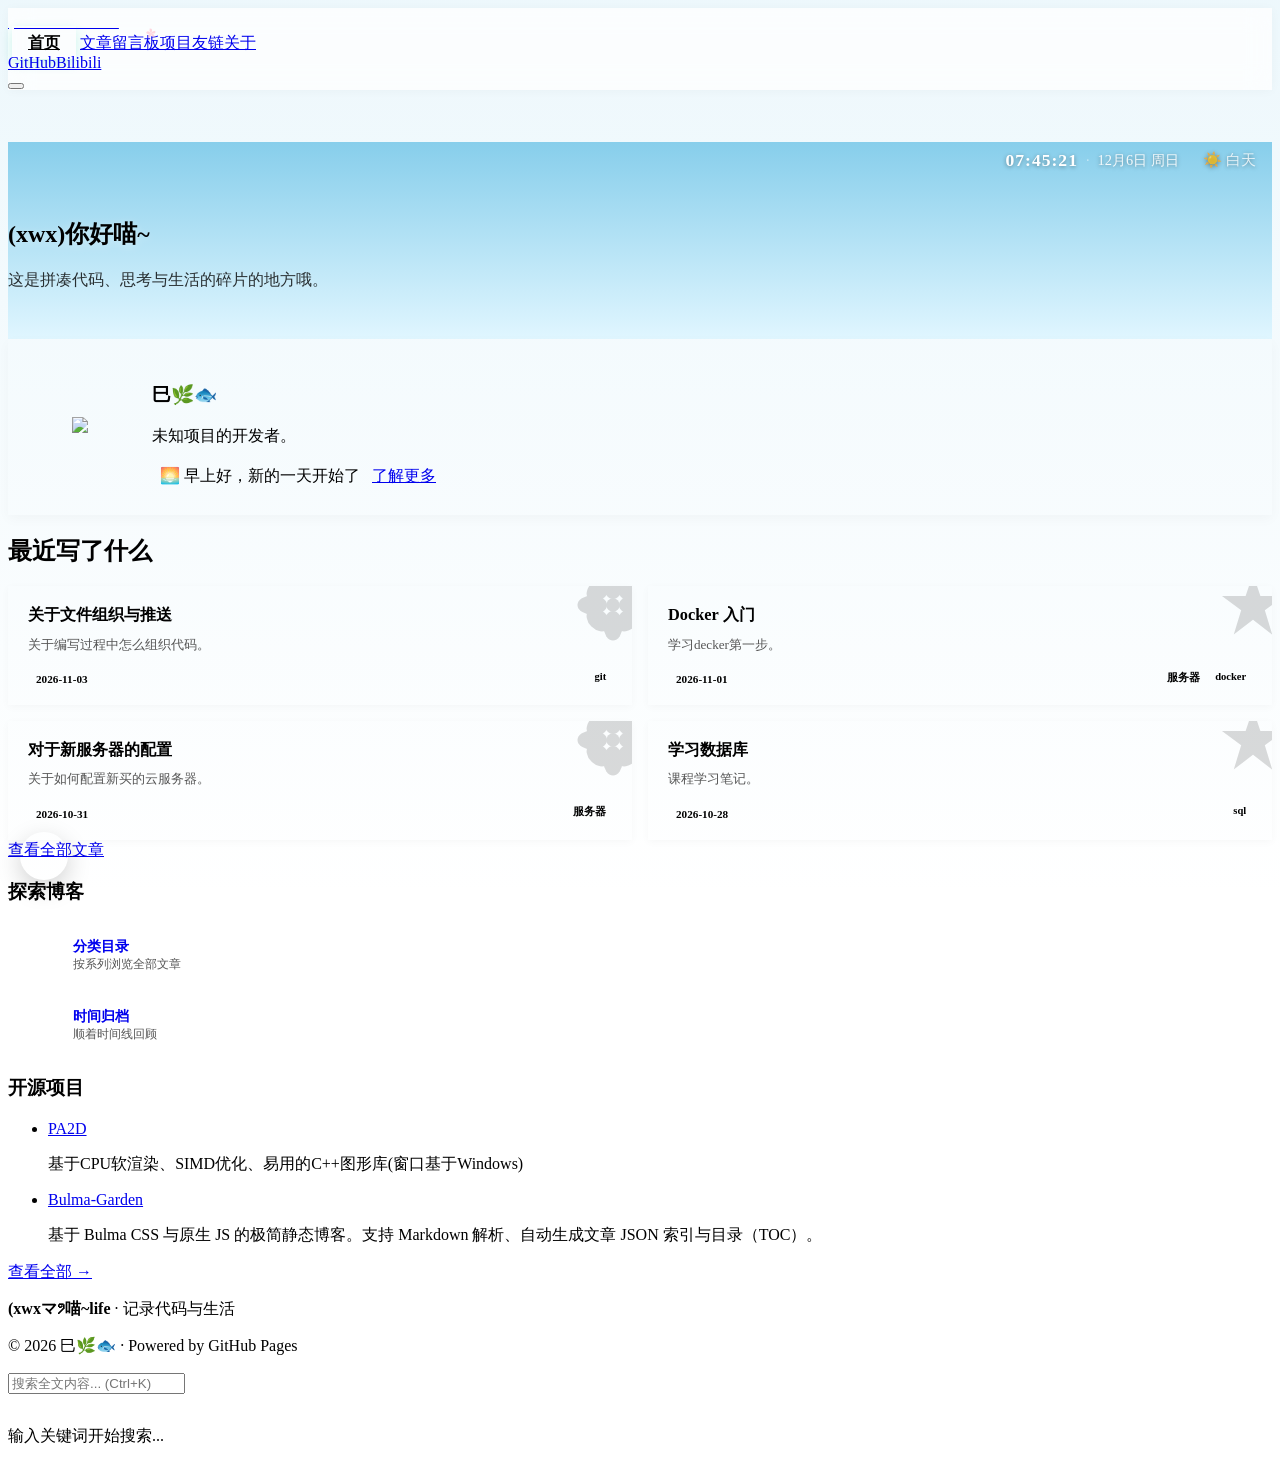
==== commit cac6cda7: "refactor: 整理 CSS 目录结构，修复分类卡片标签样式与全站布局冲突" ====
--- a/index.html
+++ b/index.html
@@ -3,10 +3,12 @@
 <head>
   <meta charset="UTF-8" />
   <meta name="viewport" content="width=device-width, initial-scale=1" />
+  <title>首页 · 我的博客</title>
   <link rel="stylesheet" href="libs/bulma.min.css" />
   <link rel="stylesheet" href="libs/fontawesome/css/all.min.css" />
   <link rel="stylesheet" href="css/custom.css" />
   <link rel="stylesheet" href="css/custom-themes.css" />
+  <link rel="stylesheet" href="css/home.css" />
   <script>
     (function() {
       var mode = localStorage.getItem('theme') || (window.matchMedia('(prefers-color-scheme: dark)').matches ? 'dark' : 'light');
@@ -47,12 +49,22 @@
     <div class="container">
       <div class="columns is-variable is-8">
         
-        <!-- 左侧：最新文章聚合 -->
+        <!-- 左侧：个人名片 + 最新文章 -->
         <div class="column is-8">
+          
+          <!-- 个人名片（C位） -->
+          <div id="sidebar-profile" class="mb-6"></div>
+
+          <!-- 最近动态 -->
           <div class="is-flex is-align-items-center mb-4">
-            <h2 class="title is-4 mb-0">最新动态</h2>
+            <h2 class="title is-4 mb-0"><i class="fas fa-feather-alt has-text-primary mr-2"></i>最近写了什么</h2>
           </div>
-          <div id="post-list"></div>
+          <div id="latest-posts" class="posts-cards"></div>
+          <div class="has-text-right mt-4">
+            <a href="posts" class="button is-small is-rounded is-light">
+              查看全部文章 <i class="fas fa-arrow-right ml-1" style="font-size:0.8em;"></i>
+            </a>
+          </div>
           <div id="post-status"></div>
         </div>
 
@@ -61,7 +73,7 @@
           
           <!-- 快捷导航面板 -->
           <div class="box mb-5 home-quick-nav-box" style="border-radius: var(--bulma-radius-large);">
-            <h3 class="title is-6 mb-3"><i class="fas fa-compass has-text-primary mr-2"></i>探索文章</h3>
+            <h3 class="title is-6 mb-3"><i class="fas fa-compass has-text-primary mr-2"></i>探索博客</h3>
             <div class="home-nav-links">
               <a href="posts?view=series" class="home-nav-link">
                 <div class="nav-icon"><i class="fas fa-layer-group"></i></div>
@@ -81,9 +93,6 @@
               </a>
             </div>
           </div>
-
-          <!-- 个人名片 -->
-          <div id="sidebar-profile" class="mb-5"></div>
 
           <!-- 开源项目 -->
           <div class="box mb-5" style="border-radius: var(--bulma-radius-large);">
--- a/css/custom.css
+++ b/css/custom.css
@@ -1,10 +1,8 @@
 ﻿/* ==========================================================================
-   My Blog - Custom Stylesheet (Global & Home Only)
+   My Blog - Global Styles (Base, Navbar, Sky, Common Cards)
    ========================================================================== */
 
-/* --------------------------------------------------------------------------
-   1. 全局变量与基础
-   -------------------------------------------------------------------------- */
+/* 1. 全局变量与基础 */
 :root {
   --bulma-primary-h: 171;
   --bulma-primary-s: 100%;
@@ -24,9 +22,7 @@
   --bulma-text-light: #555555;
 }
 
-[data-theme="dark"] {
-  --bulma-text-light: #aaaaaa;
-}
+[data-theme="dark"] { --bulma-text-light: #aaaaaa; }
 
 :root[data-palette="default"] { --bg-body: #f4f7f7; }
 :root[data-palette="forest"]  { --bg-body: #f3f7f4; }
@@ -58,7 +54,7 @@
   background-image: none !important;
 }
 
-/* 导航栏站点名主题色渐变 */
+/* 2. 导航栏 */
 #site-navbar .navbar-brand .navbar-item strong {
   font-size: 1.15rem;
   font-weight: 800;
@@ -70,9 +66,6 @@
   color: var(--bulma-primary);
 }
 
-/* --------------------------------------------------------------------------
-   2. 导航栏与公共组件
-   -------------------------------------------------------------------------- */
 .navbar.is-fixed-top {
   backdrop-filter: blur(12px);
   background-color: rgba(255, 255, 255, 0.75) !important;
@@ -98,16 +91,17 @@
   box-shadow: none;
 }
 
-/* 返回顶部按钮 */
-#back-to-top { position: fixed; bottom: 2rem; right: 2rem; z-index: 999; opacity: 0; visibility: hidden; transition: opacity 0.3s ease, visibility 0.3s ease, transform 0.3s ease; transform: translateY(10px); }
+/* 3. 全局辅助 */
+#back-to-top {
+  position: fixed; bottom: 2rem; right: 2rem; z-index: 999;
+  opacity: 0; visibility: hidden; transform: translateY(10px);
+  transition: opacity 0.3s ease, visibility 0.3s ease, transform 0.3s ease;
+}
 #back-to-top.is-visible { opacity: 1; visibility: visible; transform: translateY(0); }
 
-/* 打字机光标 */
 @keyframes blink { 0%, 100% { opacity: 1; } 50% { opacity: 0; } }
 
-/* --------------------------------------------------------------------------
-   3. 页面通用卡片样式 (首页与系列分类)
-   -------------------------------------------------------------------------- */
+/* 4. 页面通用卡片样式 (首页、系列分类、文章页) */
 .category-wrapper {
   background: radial-gradient(circle at 100% 0%, var(--bulma-primary-soft) 0%, transparent 45%), linear-gradient(135deg, var(--bulma-scheme-main), var(--bulma-scheme-main-bis));
   border: 1.5px solid var(--bulma-border);
@@ -129,6 +123,7 @@
 }
 [data-theme="dark"] .category-header { border-bottom-color: var(--border-dark); }
 .category-title { font-size: 1.6rem; font-weight: 800; color: var(--bulma-text-strong); display: flex; align-items: center; gap: 0.5rem;}
+
 .posts-group-count {
   font-size: 0.75rem; font-weight: 500; color: var(--bulma-text-light); background: var(--bulma-scheme-main-ter); padding: 0.1rem 0.55rem; border-radius: var(--bulma-radius-rounded); border: 1px solid var(--bulma-border-weak);
 }
@@ -177,30 +172,7 @@
 [data-theme="dark"] .timeline-card-tags .tag { border-color: var(--bulma-primary) !important; color: var(--bulma-primary) !important; }
 [data-theme="dark"] .timeline-card:hover .timeline-card-tags .tag { background-color: var(--bulma-primary) !important; color: var(--bg-dark) !important; }
 
-/* --------------------------------------------------------------------------
-   4. 首页专属：快捷导航面板
-   -------------------------------------------------------------------------- */
-.home-quick-nav-box { background-color: var(--bulma-scheme-main); border: 1px solid var(--bulma-border-weak); }
-[data-theme="dark"] .home-quick-nav-box { background-color: var(--bg-dark-card); border-color: var(--border-dark); }
-.home-nav-links { display: flex; flex-direction: column; gap: 0.5rem; }
-.home-nav-link {
-  display: flex; align-items: center; padding: 0.75rem 1rem; border-radius: var(--bulma-radius);
-  background: var(--bulma-scheme-main-bis); border: 1px solid transparent; text-decoration: none; transition: all 0.2s ease;
-}
-.home-nav-link:hover { background: var(--bulma-primary-soft); border-color: var(--bulma-primary-soft); transform: translateX(4px); }
-[data-theme="dark"] .home-nav-link { background: var(--bg-dark-card-hover); }
-[data-theme="dark"] .home-nav-link:hover { background: rgba(0, 200, 150, 0.1); }
-.nav-icon { width: 32px; height: 32px; border-radius: 8px; background: #fff; display: flex; align-items: center; justify-content: center; color: var(--bulma-primary); font-size: 1rem; margin-right: 1rem; }
-[data-theme="dark"] .nav-icon { background: var(--bg-dark-card); }
-.nav-text { flex: 1; display: flex; flex-direction: column; }
-.nav-title { font-weight: 700; font-size: 0.9rem; color: var(--bulma-text-strong); }
-.nav-desc { font-size: 0.75rem; color: var(--bulma-text-light); }
-.nav-arrow { color: var(--bulma-text-light); font-size: 0.8rem; transition: color 0.2s ease; }
-.home-nav-link:hover .nav-arrow { color: var(--bulma-primary); }
-
-/* --------------------------------------------------------------------------
-   5. 独立页面：关于、项目、友链
-   -------------------------------------------------------------------------- */
+/* 5. 独立页面通用 */
 .about-card { background: linear-gradient(135deg, var(--bulma-scheme-main), var(--bulma-scheme-main-bis)); border: 1px solid var(--bulma-border-weak); box-shadow: 0 10px 30px rgba(0, 0, 0, 0.05); transition: transform 0.3s ease, box-shadow 0.3s ease; }
 .about-card:hover { transform: translateY(-5px); box-shadow: 0 15px 40px rgba(0, 0, 0, 0.1); }
 [data-theme="dark"] .about-card { background: linear-gradient(135deg, var(--bg-dark-card), var(--bg-dark-card-hover)); border-color: #333; box-shadow: 0 10px 30px rgba(0, 0, 0, 0.4); }
@@ -214,48 +186,7 @@
 [data-theme="dark"] .about-card .button.is-primary.is-light:hover { background-color: var(--bulma-primary) !important; color: var(--bg-dark) !important; border-color: var(--bulma-primary); }
 [data-theme="dark"] .links-page .button.is-light { background-color: var(--border-dark) !important; color: #ddd !important; border: 1px solid #444; }
 
-/* --------------------------------------------------------------------------
-   6. 主题面板 & 粒子特效面板
-   -------------------------------------------------------------------------- */
-#theme-panel { position: fixed; left: 1.25rem; bottom: 5rem; z-index: 998; background: var(--bulma-scheme-main); border: 1px solid var(--bulma-border-weak); border-radius: var(--bulma-radius-large); box-shadow: 0 12px 32px rgba(0, 0, 0, 0.16); padding: 1rem; width: 260px; opacity: 0; visibility: hidden; transform: translateY(10px); transition: all .2s ease; }
-[data-theme="dark"] #theme-panel { background: var(--bg-dark-card); border-color: var(--border-dark); }
-#theme-panel.is-open { opacity: 1; visibility: visible; transform: translateY(0); }
-#theme-panel .panel-title { font-size: .75rem; text-transform: uppercase; letter-spacing: 1px; color: var(--bulma-text-light); margin-bottom: .5rem; }
-#theme-panel .panel-divider { height: 1px; background: var(--bulma-border-weak); margin: .75rem 0; }
-#theme-fab { position: fixed; left: 1.25rem; bottom: 1.25rem; z-index: 999; width: 3rem; height: 3rem; border-radius: 50%; border: none; cursor: pointer; display: flex; align-items: center; justify-content: center; font-size: 1.15rem; color: var(--bulma-primary-invert); background: var(--bulma-primary); box-shadow: 0 8px 24px rgba(0, 0, 0, 0.18); transition: transform .2s ease, box-shadow .2s ease; }
-#theme-fab:hover { transform: translateY(-2px) scale(1.05); box-shadow: 0 12px 30px rgba(0, 0, 0, 0.25); }
-#theme-fab:active { transform: scale(0.97); }
-.mode-row { display: flex; gap: .5rem; }
-.mode-btn { flex: 1; padding: .55rem 0; border-radius: var(--bulma-radius); border: 1px solid var(--bulma-border-weak); background: var(--bulma-scheme-main-bis); color: var(--bulma-text); cursor: pointer; font-size: .8rem; display: flex; align-items: center; justify-content: center; gap: .35rem; transition: all .15s ease; }
-.mode-btn:hover { border-color: var(--bulma-primary); color: var(--bulma-primary); }
-[data-theme="dark"] .mode-btn { background: var(--bg-dark-card-hover); border-color: var(--border-dark); color: #ccc; }
-#theme-panel .mode-btn.is-active { background-color: var(--bulma-primary) !important; color: var(--bulma-primary-invert) !important; border: 2px solid var(--bulma-primary) !important; font-weight: 700 !important; }
-.palette-grid { display: grid; grid-template-columns: repeat(3, 1fr); gap: .5rem; }
-.palette-btn { height: 2.6rem; border-radius: var(--bulma-radius); border: 2px solid transparent; cursor: pointer; position: relative; transition: all .15s ease; }
-.palette-btn:hover { transform: translateY(-2px); }
-#theme-panel .palette-btn.is-active { border: 3px solid #ffffff !important; box-shadow: 0 0 0 2px #000000, 0 0 10px rgba(0,0,0,0.5) !important; transform: scale(1.05) !important; z-index: 1; }
-.palette-btn::after { content: attr(data-label); position: absolute; inset: 0; display: flex; align-items: center; justify-content: center; font-size: .7rem; font-weight: 600; color: rgba(0,0,0,.65); text-shadow: 0 1px 0 rgba(255,255,255,.4); }
-[data-theme="dark"] .palette-btn::after { color: rgba(255,255,255,.85); text-shadow: 0 1px 0 rgba(0,0,0,.4); }
-.palette-btn[data-palette="default"] { background: linear-gradient(135deg,#00d1b2,#42b883); }
-.palette-btn[data-palette="forest"]  { background: linear-gradient(135deg,#3f8f5c,#a3d977); }
-.palette-btn[data-palette="sakura"]  { background: linear-gradient(135deg,#f78fb3,#ffd1dc); }
-.palette-btn[data-palette="ocean"]   { background: linear-gradient(135deg,#2196f3,#4fc3f7); }
-.palette-btn[data-palette="sunset"]  { background: linear-gradient(135deg,#ff7043,#ffb74d); }
-.palette-btn[data-palette="mono"]    { background: linear-gradient(135deg,#4b5563,#d1d5db); }
-.effect-grid { display: grid; grid-template-columns: repeat(4, 1fr); gap: .5rem; }
-.effect-btn { height: 2.6rem; border-radius: var(--bulma-radius); border: 1px solid var(--bulma-border-weak); background: var(--bulma-scheme-main-bis); color: var(--bulma-text); cursor: pointer; display: flex; align-items: center; justify-content: center; font-size: 1rem; transition: all .15s ease; }
-.effect-btn:hover { border-color: var(--bulma-primary); color: var(--bulma-primary); }
-[data-theme="dark"] .effect-btn { background: var(--bg-dark-card-hover); border-color: var(--border-dark); color: #ccc; }
-#theme-panel .effect-btn.is-active { background-color: var(--bulma-primary) !important; color: var(--bulma-primary-invert) !important; border-color: var(--bulma-primary) !important; box-shadow: 0 0 8px var(--bulma-primary); }
-.opacity-row { display: flex; align-items: center; justify-content: space-between; margin-top: 1rem; font-size: .8rem; color: var(--bulma-text-light); position: relative; z-index: 10; }
-.opacity-row input[type="range"] { -webkit-appearance: none !important; appearance: none !important; width: 70% !important; height: 6px !important; border-radius: 3px !important; background: var(--bulma-border-weak) !important; outline: none !important; cursor: pointer !important; pointer-events: auto !important; }
-[data-theme="dark"] .opacity-row input[type="range"] { background: var(--border-dark) !important; }
-.opacity-row input[type="range"]::-webkit-slider-thumb { -webkit-appearance: none !important; appearance: none !important; width: 16px !important; height: 16px !important; border-radius: 50% !important; background: var(--bulma-primary) !important; cursor: pointer !important; box-shadow: 0 0 6px rgba(0,0,0,0.4) !important; transition: transform .1s !important; }
-.opacity-row input[type="range"]::-webkit-slider-thumb:hover { transform: scale(1.2) !important; }
-
-/* --------------------------------------------------------------------------
-   7. 动态天空模块
-   -------------------------------------------------------------------------- */
+/* 6. 动态天空模块 */
 .hero-sky { position: relative; overflow: hidden; min-height: 180px; background: linear-gradient(to bottom, #87CEEB 0%, #E0F6FF 100%) !important; transition: background 1s ease; }
 .hero-sky #sky-stars { position: absolute; inset: 0; z-index: 2; pointer-events: none; opacity: 0; transition: opacity 1s ease; background-image: radial-gradient(1px 1px at 10% 20%, #fff 1px, transparent 0), radial-gradient(1.5px 1.5px at 30% 50%, #fff 1px, transparent 0), radial-gradient(1px 1px at 60% 10%, #fff 1px, transparent 0), radial-gradient(2px 2px at 80% 70%, #fff 1px, transparent 0), radial-gradient(1px 1px at 40% 80%, #fff 1px, transparent 0), radial-gradient(1.5px 1.5px at 90% 40%, #fff 1px, transparent 0); background-size: 200px 200px; animation: starTwinkle 4s infinite alternate; }
 @keyframes starTwinkle { 0% { opacity: 0.8; } 100% { opacity: 1; } }
@@ -275,7 +206,6 @@
   .hero-sky .date-text { display: none; }
 }
 
-/* 动态天空：太阳与月牙 */
 #sky-celestial { transition: opacity 0.4s ease, transform 0.4s ease !important; }
 #sky-celestial.sun-hidden { opacity: 0 !important; transform: translateY(40px) scale(0.5) !important; pointer-events: none; transition-delay: 0s !important; }
 #sky-moon {
@@ -295,9 +225,6 @@
 .hero-sky.is-dark-sky .title, .hero-sky.is-dark-sky #page-title, .hero-sky.is-dark-sky #hero-title, .hero-sky.is-dark-sky #about-page-title { color: #ffffff !important; text-shadow: 0 2px 12px rgba(0, 0, 0, 0.5) !important; }
 .hero-sky.is-dark-sky .subtitle, .hero-sky.is-dark-sky #page-subtitle, .hero-sky.is-dark-sky #hero-subtitle { color: rgba(255, 255, 255, 0.85) !important; text-shadow: 0 1px 6px rgba(0, 0, 0, 0.4) !important; }
 
-/* --------------------------------------------------------------------------
-   8. 全站响应式微调
-   -------------------------------------------------------------------------- */
 @media screen and (max-width: 1023px) {
   .navbar-menu.is-active { background-color: var(--bulma-scheme-main) !important; border-bottom: 1px solid var(--bulma-border-weak); z-index: 1000; }
   [data-theme="dark"] .navbar-menu.is-active { background-color: var(--bg-dark-card) !important; border-bottom-color: var(--border-dark); }
@@ -305,5 +232,4 @@
 
 @media screen and (max-width: 900px) {
   .posts-cards, #post-list .posts-cards { grid-template-columns: 1fr; }
-}
-
+}
--- a/css/custom-themes.css
+++ b/css/custom-themes.css
@@ -1,271 +1,54 @@
 ﻿/* ==========================================================================
    Theme Switcher - 6 套配色方案
-   用法：<html data-theme="dark" data-palette="forest">
    ========================================================================== */
 
-/* ---------- 1) 预设调色板（浅色 / 深色 共享色调） ---------- */
 :root[data-palette="forest"] { --bulma-primary-h: 145; --bulma-primary-s: 63%; --bulma-primary-l: 42%; --bulma-link-h: 145; --bulma-link-s: 63%; --bulma-link-l: 42%; }
 :root[data-palette="sakura"] { --bulma-primary-h: 340; --bulma-primary-s: 82%; --bulma-primary-l: 62%; --bulma-link-h: 340; --bulma-link-s: 82%; --bulma-link-l: 62%; }
 :root[data-palette="ocean"] { --bulma-primary-h: 200; --bulma-primary-s: 90%; --bulma-primary-l: 48%; --bulma-link-h: 200; --bulma-link-s: 90%; --bulma-link-l: 48%; }
 :root[data-palette="sunset"] { --bulma-primary-h: 25;  --bulma-primary-s: 95%; --bulma-primary-l: 55%; --bulma-link-h: 25;  --bulma-link-s: 95%; --bulma-link-l: 55%; }
 
-/* ---------- 2) 深色下的卡片/背景微调（让不同配色都协调） ---------- */
 :root[data-palette="forest"][data-theme="dark"] { --bg-dark: #0f1a14; --bg-dark-card: #15241b; --bg-dark-card-hover: #1c2e22; }
 :root[data-palette="sakura"][data-theme="dark"] { --bg-dark: #1a1216; --bg-dark-card: #241820; --bg-dark-card-hover: #2e1f2a; }
 :root[data-palette="ocean"][data-theme="dark"]  { --bg-dark: #0f141a; --bg-dark-card: #141c24; --bg-dark-card-hover: #1a2430; }
 :root[data-palette="sunset"][data-theme="dark"] { --bg-dark: #1a140f; --bg-dark-card: #241b14; --bg-dark-card-hover: #2e241a; }
 
-/* ---------- 3) 左下角主题按钮（浮动） ---------- */
-#theme-fab {
-  position: fixed;
-  left: 1.25rem;
-  bottom: 1.25rem;
-  z-index: 999;
-  width: 3rem;
-  height: 3rem;
-  border-radius: 50%;
-  border: none;
-  cursor: pointer;
-  display: flex;
-  align-items: center;
-  justify-content: center;
-  font-size: 1.15rem;
-  color: var(--bulma-primary-invert);
-  background: var(--bulma-primary);
-  box-shadow: 0 8px 24px rgba(0, 0, 0, 0.18);
-  transition: transform .2s ease, box-shadow .2s ease;
-}
+#theme-fab { position: fixed; left: 1.25rem; bottom: 1.25rem; z-index: 999; width: 3rem; height: 3rem; border-radius: 50%; border: none; cursor: pointer; display: flex; align-items: center; justify-content: center; font-size: 1.15rem; color: var(--bulma-primary-invert); background: var(--bulma-primary); box-shadow: 0 8px 24px rgba(0, 0, 0, 0.18); transition: transform .2s ease, box-shadow .2s ease; }
 #theme-fab:hover { transform: translateY(-2px) scale(1.05); box-shadow: 0 12px 30px rgba(0, 0, 0, 0.25); }
 #theme-fab:active { transform: scale(0.97); }
 
-/* ---------- 4) 弹出的主题面板 ---------- */
-#theme-panel {
-  position: fixed;
-  left: 1.25rem;
-  bottom: 5rem;
-  z-index: 998;
-  background: var(--bulma-scheme-main);
-  border: 1px solid var(--bulma-border-weak);
-  border-radius: var(--bulma-radius-large);
-  box-shadow: 0 12px 32px rgba(0, 0, 0, 0.16);
-  padding: 1rem;
-  width: 260px;
-  opacity: 0;
-  visibility: hidden;
-  transform: translateY(10px);
-  transition: all .2s ease;
-}
-[data-theme="dark"] #theme-panel {
-  background: var(--bg-dark-card);
-  border-color: var(--border-dark);
-}
+#theme-panel { position: fixed; left: 1.25rem; bottom: 5rem; z-index: 998; background: var(--bulma-scheme-main); border: 1px solid var(--bulma-border-weak); border-radius: var(--bulma-radius-large); box-shadow: 0 12px 32px rgba(0, 0, 0, 0.16); padding: 1rem; width: 260px; opacity: 0; visibility: hidden; transform: translateY(10px); transition: all .2s ease; }
+[data-theme="dark"] #theme-panel { background: var(--bg-dark-card); border-color: var(--border-dark); }
 #theme-panel.is-open { opacity: 1; visibility: visible; transform: translateY(0); }
-#theme-panel .panel-title {
-  font-size: .75rem;
-  text-transform: uppercase;
-  letter-spacing: 1px;
-  color: var(--bulma-text-light);
-  margin-bottom: .5rem;
-}
+#theme-panel .panel-title { font-size: .75rem; text-transform: uppercase; letter-spacing: 1px; color: var(--bulma-text-light); margin-bottom: .5rem; }
 #theme-panel .panel-divider { height: 1px; background: var(--bulma-border-weak); margin: .75rem 0; }
 
-/* ---------- 5) 模式按钮（亮 / 暗） ---------- */
 .mode-row { display: flex; gap: .5rem; }
-.mode-btn {
-  flex: 1;
-  padding: .55rem 0;
-  border-radius: var(--bulma-radius);
-  border: 1px solid var(--bulma-border-weak);
-  background: var(--bulma-scheme-main-bis);
-  color: var(--bulma-text);
-  cursor: pointer;
-  font-size: .8rem;
-  display: flex;
-  align-items: center;
-  justify-content: center;
-  gap: .35rem;
-  transition: all .15s ease;
-}
+.mode-btn { flex: 1; padding: .55rem 0; border-radius: var(--bulma-radius); border: 1px solid var(--bulma-border-weak); background: var(--bulma-scheme-main-bis); color: var(--bulma-text); cursor: pointer; font-size: .8rem; display: flex; align-items: center; justify-content: center; gap: .35rem; transition: all .15s ease; }
 .mode-btn:hover { border-color: var(--bulma-primary); color: var(--bulma-primary); }
-.mode-btn.is-active {
-  background: var(--bulma-primary);
-  color: var(--bulma-primary-invert);
-  border-color: var(--bulma-primary);
-  font-weight: 600;
-}
 [data-theme="dark"] .mode-btn { background: var(--bg-dark-card-hover); border-color: var(--border-dark); color: #ccc; }
+#theme-panel .mode-btn.is-active { background-color: var(--bulma-primary) !important; color: var(--bulma-primary-invert) !important; border: 2px solid var(--bulma-primary) !important; font-weight: 700 !important; }
 
-/* ---------- 6) 配色按钮（六种风格） ---------- */
 .palette-grid { display: grid; grid-template-columns: repeat(3, 1fr); gap: .5rem; }
-.palette-btn {
-  height: 2.6rem;
-  border-radius: var(--bulma-radius);
-  border: 2px solid transparent;
-  cursor: pointer;
-  position: relative;
-  transition: transform .15s ease, border-color .15s ease;
-}
+.palette-btn { height: 2.6rem; border-radius: var(--bulma-radius); border: 2px solid transparent; cursor: pointer; position: relative; transition: all .15s ease; }
 .palette-btn:hover { transform: translateY(-2px); }
-.palette-btn.is-active { border-color: var(--bulma-text-strong); box-shadow: 0 0 0 3px var(--bulma-scheme-main); }
-.palette-btn::after {
-  content: attr(data-label);
-  position: absolute;
-  inset: 0;
-  display: flex;
-  align-items: center;
-  justify-content: center;
-  font-size: .7rem;
-  font-weight: 600;
-  color: rgba(0,0,0,.65);
-  text-shadow: 0 1px 0 rgba(255,255,255,.4);
-}
+#theme-panel .palette-btn.is-active { border: 3px solid #ffffff !important; box-shadow: 0 0 0 2px #000000, 0 0 10px rgba(0,0,0,0.5) !important; transform: scale(1.05) !important; z-index: 1; }
+.palette-btn::after { content: attr(data-label); position: absolute; inset: 0; display: flex; align-items: center; justify-content: center; font-size: .7rem; font-weight: 600; color: rgba(0,0,0,.65); text-shadow: 0 1px 0 rgba(255,255,255,.4); }
 [data-theme="dark"] .palette-btn::after { color: rgba(255,255,255,.85); text-shadow: 0 1px 0 rgba(0,0,0,.4); }
-
-/* 六种预览色块 */
 .palette-btn[data-palette="default"] { background: linear-gradient(135deg,#00d1b2,#42b883); }
-.palette-btn:root[data-palette="forest"] { background: linear-gradient(135deg,#3f8f5c,#a3d977); }
-.palette-btn:root[data-palette="sakura"] { background: linear-gradient(135deg,#f78fb3,#ffd1dc); }
-.palette-btn:root[data-palette="ocean"] { background: linear-gradient(135deg,#2196f3,#4fc3f7); }
-.palette-btn:root[data-palette="sunset"] { background: linear-gradient(135deg,#ff7043,#ffb74d); }
+.palette-btn[data-palette="forest"]  { background: linear-gradient(135deg,#3f8f5c,#a3d977); }
+.palette-btn[data-palette="sakura"]  { background: linear-gradient(135deg,#f78fb3,#ffd1dc); }
+.palette-btn[data-palette="ocean"]   { background: linear-gradient(135deg,#2196f3,#4fc3f7); }
+.palette-btn[data-palette="sunset"]  { background: linear-gradient(135deg,#ff7043,#ffb74d); }
 .palette-btn[data-palette="mono"]    { background: linear-gradient(135deg,#4b5563,#d1d5db); }
 
-/* ===== 修复原生深色导航栏 ===== */
-[data-theme="dark"] .navbar.is-fixed-top {
-  background-color: rgba(18, 18, 18, 0.75) !important;
-  backdrop-filter: blur(12px);
-  box-shadow: 0 1px 10px rgba(0, 0, 0, 0.3);
-}
-
-/* ===== 修复深色模式下的浅色横幅（Hero） ===== */
-[data-theme="dark"] .hero.is-light {
-  background-color: var(--bg-dark) !important;
-  border-bottom: 1px solid var(--border-dark);
-  color: var(--bulma-text-strong);
-}
-[data-theme="dark"] .hero.is-light .title {
-  color: #f3f4f6 !important;
-}
-[data-theme="dark"] .hero.is-light .subtitle {
-  color: var(--text-dark-muted) !important;
-}
-
-/* ===== 强制强化面板按钮的选中状态 ===== */
-#theme-panel .mode-btn.is-active {
-  background-color: var(--bulma-primary) !important;
-  color: var(--bulma-primary-invert) !important;
-  border: 2px solid var(--bulma-primary) !important;
-  font-weight: 700 !important;
-}
-
-#theme-panel .palette-btn.is-active {
-  border: 3px solid #ffffff !important;
-  box-shadow: 0 0 0 2px #000000, 0 0 10px rgba(0,0,0,0.5) !important;
-  transform: scale(1.05) !important;
-  z-index: 1;
-}
-
-
-/* ================= 特效面板样式 ================= */
-.effect-grid {
-  display: grid;
-  grid-template-columns: repeat(4, 1fr);
-  gap: .5rem;
-}
-.effect-btn {
-  height: 2.6rem;
-  border-radius: var(--bulma-radius);
-  border: 1px solid var(--bulma-border-weak);
-  background: var(--bulma-scheme-main-bis);
-  color: var(--bulma-text);
-  cursor: pointer;
-  display: flex;
-  align-items: center;
-  justify-content: center;
-  font-size: 1rem;
-  transition: all .15s ease;
-}
+.effect-grid { display: grid; grid-template-columns: repeat(4, 1fr); gap: .5rem; }
+.effect-btn { height: 2.6rem; border-radius: var(--bulma-radius); border: 1px solid var(--bulma-border-weak); background: var(--bulma-scheme-main-bis); color: var(--bulma-text); cursor: pointer; display: flex; align-items: center; justify-content: center; font-size: 1rem; transition: all .15s ease; }
 .effect-btn:hover { border-color: var(--bulma-primary); color: var(--bulma-primary); }
 [data-theme="dark"] .effect-btn { background: var(--bg-dark-card-hover); border-color: var(--border-dark); color: #ccc; }
+#theme-panel .effect-btn.is-active { background-color: var(--bulma-primary) !important; color: var(--bulma-primary-invert) !important; border-color: var(--bulma-primary) !important; box-shadow: 0 0 8px var(--bulma-primary); }
 
-#theme-panel .effect-btn.is-active {
-  background-color: var(--bulma-primary) !important;
-  color: var(--bulma-primary-invert) !important;
-  border-color: var(--bulma-primary) !important;
-  box-shadow: 0 0 8px var(--bulma-primary);
-}
-
-/* ================= 透明度滑块样式 ================= */
-.opacity-row {
-  display: flex;
-  align-items: center;
-  justify-content: space-between;
-  margin-top: 1rem;
-  font-size: .8rem;
-  color: var(--bulma-text-light);
-}
-.opacity-row input[type="range"] {
-  -webkit-appearance: none;
-  width: 70%;
-  height: 6px;
-  border-radius: 3px;
-  background: var(--bulma-border-weak);
-  outline: none;
-}
-[data-theme="dark"] .opacity-row input[type="range"] {
-  background: var(--border-dark);
-}
-.opacity-row input[type="range"]::-webkit-slider-thumb {
-  -webkit-appearance: none;
-  width: 14px;
-  height: 14px;
-  border-radius: 50%;
-  background: var(--bulma-primary);
-  cursor: pointer;
-  box-shadow: 0 0 4px rgba(0,0,0,0.3);
-  transition: transform .1s;
-}
-.opacity-row input[type="range"]::-webkit-slider-thumb:hover {
-  transform: scale(1.2);
-}
-
-/* ================= 终极滑块样式覆盖 ================= */
-.opacity-row {
-  display: flex;
-  align-items: center;
-  justify-content: space-between;
-  margin-top: 1rem;
-  font-size: .8rem;
-  color: var(--bulma-text-light);
-  position: relative;
-  z-index: 10; /* 确保不被遮挡 */
-}
-
-.opacity-row input[type="range"] {
-  -webkit-appearance: none !important;
-  appearance: none !important;
-  width: 70% !important;
-  height: 6px !important;
-  border-radius: 3px !important;
-  background: var(--bulma-border-weak) !important;
-  outline: none !important;
-  cursor: pointer !important;
-  pointer-events: auto !important;
-}
-[data-theme="dark"] .opacity-row input[type="range"] {
-  background: var(--border-dark) !important;
-}
-
-.opacity-row input[type="range"]::-webkit-slider-thumb {
-  -webkit-appearance: none !important;
-  appearance: none !important;
-  width: 16px !important;
-  height: 16px !important;
-  border-radius: 50% !important;
-  background: var(--bulma-primary) !important;
-  cursor: pointer !important;
-  box-shadow: 0 0 6px rgba(0,0,0,0.4) !important;
-  transition: transform .1s !important;
-}
-.opacity-row input[type="range"]::-webkit-slider-thumb:hover {
-  transform: scale(1.2) !important;
-}
+.opacity-row { display: flex; align-items: center; justify-content: space-between; margin-top: 1rem; font-size: .8rem; color: var(--bulma-text-light); position: relative; z-index: 10; }
+.opacity-row input[type="range"] { -webkit-appearance: none !important; appearance: none !important; width: 70% !important; height: 6px !important; border-radius: 3px !important; background: var(--bulma-border-weak) !important; outline: none !important; cursor: pointer !important; pointer-events: auto !important; }
+[data-theme="dark"] .opacity-row input[type="range"] { background: var(--border-dark) !important; }
+.opacity-row input[type="range"]::-webkit-slider-thumb { -webkit-appearance: none !important; appearance: none !important; width: 16px !important; height: 16px !important; border-radius: 50% !important; background: var(--bulma-primary) !important; cursor: pointer !important; box-shadow: 0 0 6px rgba(0,0,0,0.4) !important; transition: transform .1s !important; }
+.opacity-row input[type="range"]::-webkit-slider-thumb:hover { transform: scale(1.2) !important; }
--- a/css/home.css
+++ b/css/home.css
@@ -0,0 +1,52 @@
+/* ==========================================================================
+   Home Page Styles
+   ========================================================================== */
+
+.profile-banner {
+  border-radius: var(--bulma-radius-large);
+  display: flex;
+  align-items: center;
+  gap: 1.5rem;
+  padding: 1.5rem;
+  background: radial-gradient(circle at 100% 0%, var(--bulma-primary-soft) 0%, transparent 45%), linear-gradient(135deg, var(--bulma-scheme-main), var(--bulma-scheme-main-bis));
+  border: 1.5px solid var(--bulma-border);
+  box-shadow: 0 4px 12px rgba(0, 0, 0, 0.03);
+  transition: all 0.3s ease;
+}
+[data-theme="dark"] .profile-banner {
+  background: radial-gradient(circle at 100% 0%, rgba(0, 200, 150, 0.08) 0%, transparent 45%), linear-gradient(135deg, var(--bg-dark-card-hover), var(--bg-dark-card));
+  border-color: #3a3a3a;
+}
+
+.profile-banner figure img {
+  border: 4px solid var(--bulma-scheme-main);
+  box-shadow: 0 0 0 2px var(--bulma-primary-soft), 0 8px 24px rgba(0, 0, 0, 0.2);
+  transition: transform 0.3s ease;
+}
+.profile-banner:hover figure img { transform: scale(1.05); }
+
+.home-quick-nav-box { background-color: var(--bulma-scheme-main); border: 1px solid var(--bulma-border-weak); transition: all 0.2s ease; }
+[data-theme="dark"] .home-quick-nav-box { background-color: var(--bg-dark-card); border-color: var(--border-dark); }
+
+.home-nav-links { display: flex; flex-direction: column; gap: 0.5rem; }
+.home-nav-link {
+  display: flex; align-items: center; padding: 0.75rem 1rem; border-radius: var(--bulma-radius);
+  background: var(--bulma-scheme-main-bis); border: 1px solid transparent; text-decoration: none; transition: all 0.2s ease;
+}
+.home-nav-link:hover { background: var(--bulma-primary-soft); border-color: var(--bulma-primary-soft); transform: translateX(4px); }
+[data-theme="dark"] .home-nav-link { background: var(--bg-dark-card-hover); }
+[data-theme="dark"] .home-nav-link:hover { background: rgba(0, 200, 150, 0.1); }
+
+.nav-icon {
+  width: 32px; height: 32px; border-radius: 8px;
+  display: flex; align-items: center; justify-content: center;
+  color: var(--bulma-primary); font-size: 1rem; margin-right: 1rem;
+  background: var(--bulma-scheme-main);
+}
+[data-theme="dark"] .nav-icon { background: var(--bg-dark-card); }
+
+.nav-text { flex: 1; display: flex; flex-direction: column; }
+.nav-title { font-weight: 700; font-size: 0.9rem; color: var(--bulma-text-strong); }
+.nav-desc { font-size: 0.75rem; color: var(--bulma-text-light); }
+.nav-arrow { color: var(--bulma-text-light); font-size: 0.8rem; transition: color 0.2s ease; }
+.home-nav-link:hover .nav-arrow { color: var(--bulma-primary); }
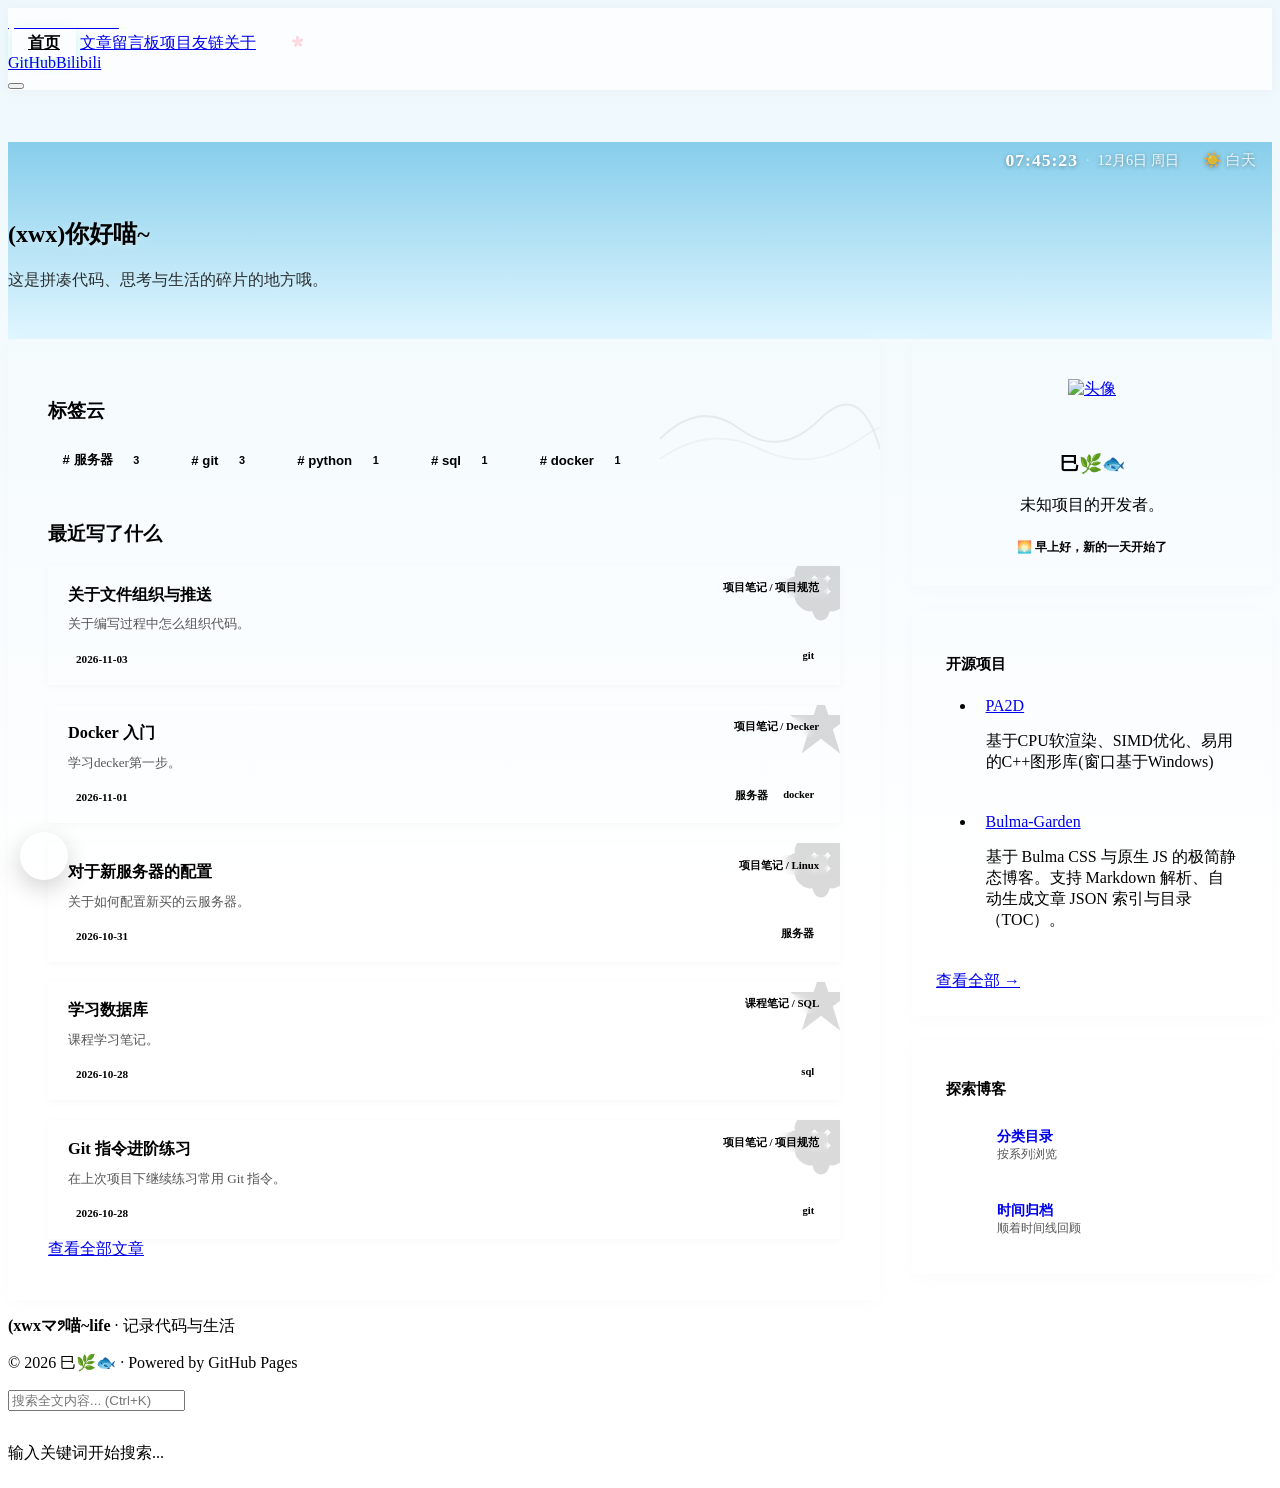
==== commit 2a8261e4: "refactor: 整理主页结构、功能和样式" ====
--- a/index.html
+++ b/index.html
@@ -9,6 +9,7 @@
   <link rel="stylesheet" href="css/custom.css" />
   <link rel="stylesheet" href="css/custom-themes.css" />
   <link rel="stylesheet" href="css/home.css" />
+  <link rel="stylesheet" href="css/posts.css" />
   <script>
     (function() {
       var mode = localStorage.getItem('theme') || (window.matchMedia('(prefers-color-scheme: dark)').matches ? 'dark' : 'light');
@@ -46,42 +47,60 @@
   </section>
 
   <section class="section pt-5" style="position: relative;">
-    <div class="container">
-      <div class="columns is-variable is-8">
+    <div class="container" style="max-width: 1400px;">
+      
+      <div class="home-split-layout">
         
-        <!-- 左侧：个人名片 + 最新文章 -->
-        <div class="column is-8">
-          
-          <!-- 个人名片（C位） -->
-          <div id="sidebar-profile" class="mb-6"></div>
+        <!-- 左侧：合并了标签云和最新文章的大卡片 -->
+        <div class="home-main-content">
+          <div class="box mb-5 content-card">
+            
+            <!-- 标签云部分 -->
+            <div class="tag-cloud-inline mb-5">
+              <div class="is-flex is-align-items-center mb-3">
+                <h3 class="title is-6 mb-0"><i class="fas fa-cloud has-text-primary mr-2"></i>标签云</h3>
+              </div>
+              <div id="tag-cloud-container" class="tag-cloud-wrapper"></div>
+            </div>
 
-          <!-- 最近动态 -->
-          <div class="is-flex is-align-items-center mb-4">
-            <h2 class="title is-4 mb-0"><i class="fas fa-feather-alt has-text-primary mr-2"></i>最近写了什么</h2>
+            <!-- 最新文章部分 -->
+            <div class="is-flex is-align-items-center mb-4">
+              <h3 class="title is-5 mb-0"><i class="fas fa-feather-alt has-text-primary mr-2"></i>最近写了什么</h3>
+            </div>
+            <div id="latest-posts" class="home-latest-list"></div>
+            
+            <div class="has-text-centered mt-6">
+              <a href="posts" class="button is-rounded is-light px-5">
+                查看全部文章 <i class="fas fa-arrow-right ml-2" style="font-size:0.8em;"></i>
+              </a>
+            </div>
+            <div id="post-status"></div>
           </div>
-          <div id="latest-posts" class="posts-cards"></div>
-          <div class="has-text-right mt-4">
-            <a href="posts" class="button is-small is-rounded is-light">
-              查看全部文章 <i class="fas fa-arrow-right ml-1" style="font-size:0.8em;"></i>
-            </a>
-          </div>
-          <div id="post-status"></div>
         </div>
 
-        <!-- 右侧：侧边栏 -->
-        <div class="column is-4">
+        <!-- 右侧：分成三个独立卡片的布局 -->
+        <div class="home-sidebar-content">
           
-          <!-- 快捷导航面板 -->
-          <div class="box mb-5 home-quick-nav-box" style="border-radius: var(--bulma-radius-large);">
-            <h3 class="title is-6 mb-3"><i class="fas fa-compass has-text-primary mr-2"></i>探索博客</h3>
+          <!-- 独立卡片 1：个人信息 -->
+          <div class="box sidebar-card">
+            <div id="sidebar-profile-top"></div>
+          </div>
+
+          <!-- 独立卡片 2：开源项目 -->
+          <div class="box sidebar-card">
+            <div id="sidebar-projects"></div>
+          </div>
+          
+          <!-- 独立卡片 3：探索博客 -->
+          <div class="box sidebar-card">
+            <h3 class="sidebar-card-title"><i class="fas fa-compass has-text-primary mr-2"></i>探索博客</h3>
             <div class="home-nav-links">
               <a href="posts?view=series" class="home-nav-link">
                 <div class="nav-icon"><i class="fas fa-layer-group"></i></div>
                 <div class="nav-text">
                   <span class="nav-title">分类目录</span>
-                  <span class="nav-desc">按系列浏览全部文章</span>
+                  <span class="nav-desc">按系列浏览</span>
                 </div>
-                <i class="fas fa-chevron-right nav-arrow"></i>
               </a>
               <a href="posts?view=time" class="home-nav-link">
                 <div class="nav-icon"><i class="fas fa-clock"></i></div>
@@ -89,22 +108,14 @@
                   <span class="nav-title">时间归档</span>
                   <span class="nav-desc">顺着时间线回顾</span>
                 </div>
-                <i class="fas fa-chevron-right nav-arrow"></i>
               </a>
             </div>
           </div>
 
-          <!-- 开源项目 -->
-          <div class="box mb-5" style="border-radius: var(--bulma-radius-large);">
-            <h3 class="title is-5 mb-3"><i class="fas fa-code-branch has-text-primary mr-2"></i>开源项目</h3>
-            <ul id="sidebar-projects" class="menu-list"></ul>
-            <div class="has-text-right mt-3">
-              <a href="projects" class="is-size-7 has-text-link">查看全部 →</a>
-            </div>
-          </div>
+        </div>
 
-        </div>
       </div>
+
     </div>
   </section>
 
--- a/css/home.css
+++ b/css/home.css
@@ -1,52 +1,384 @@
 /* ==========================================================================
-   Home Page Styles
+   Home Page Styles (完美自适应版)
    ========================================================================== */
 
-.profile-banner {
+/* 1. 宽屏下的左右分栏布局 */
+.home-split-layout {
+  display: flex;
+  flex-direction: row;
+  gap: 2rem;
+  align-items: flex-start;
+}
+
+.home-main-content {
+  flex: 1;
+  min-width: 0;
+  width: 100%;
+}
+
+.home-sidebar-content {
+  width: 360px;
+  flex-shrink: 0;
+  display: flex;
+  flex-direction: column;
+  gap: 1.5rem;
+}
+
+/* 2. 左侧主卡片样式 */
+.content-card {
+  position: relative;
+  overflow: hidden;
+  padding: 2.5rem;
   border-radius: var(--bulma-radius-large);
-  display: flex;
-  align-items: center;
-  gap: 1.5rem;
+  background: var(--bulma-scheme-main);
+  border: 1px solid var(--bulma-border-weak);
+  box-shadow: 0 4px 20px rgba(0, 0, 0, 0.02);
+}
+
+[data-theme="dark"] .content-card {
+  background: var(--bg-dark-card);
+  border-color: var(--border-dark);
+}
+
+/* ===== 左侧大卡片花纹：右上角柔和山峦线条 ===== */
+.content-card::before {
+  content: "";
+  position: absolute;
+  top: 0;
+  right: 0;
+  width: 220px;
+  height: 140px;
+  pointer-events: none;
+  color: var(--bulma-primary);
+  opacity: 0.06;
+  background-color: currentColor;
+  -webkit-mask-image: url("data:image/svg+xml;utf8,<svg xmlns='http://www.w3.org/2000/svg' viewBox='0 0 220 140'><g fill='none' stroke='black' stroke-width='2'><path d='M0 100 Q 40 60 80 90 T 160 80 T 220 110'/><path d='M0 120 Q 50 85 100 110 T 200 100 T 220 125' opacity='0.6'/></g></svg>");
+          mask-image: url("data:image/svg+xml;utf8,<svg xmlns='http://www.w3.org/2000/svg' viewBox='0 0 220 140'><g fill='none' stroke='black' stroke-width='2'><path d='M0 100 Q 40 60 80 90 T 160 80 T 220 110'/><path d='M0 120 Q 50 85 100 110 T 200 100 T 220 125' opacity='0.6'/></g></svg>");
+  -webkit-mask-size: contain;
+          mask-size: contain;
+  -webkit-mask-repeat: no-repeat;
+          mask-repeat: no-repeat;
+  transition: opacity 0.4s ease;
+}
+
+.content-card:hover::before { opacity: 0.1; }
+
+[data-theme="dark"] .content-card::before { opacity: 0.08; }
+[data-theme="dark"] .content-card:hover::before { opacity: 0.13; }
+
+.content-card > * {
+  position: relative;
+  z-index: 1;
+}
+
+/* 3. 右侧独立卡片样式（统一升级） */
+.sidebar-card {
+  position: relative;
   padding: 1.5rem;
-  background: radial-gradient(circle at 100% 0%, var(--bulma-primary-soft) 0%, transparent 45%), linear-gradient(135deg, var(--bulma-scheme-main), var(--bulma-scheme-main-bis));
-  border: 1.5px solid var(--bulma-border);
-  box-shadow: 0 4px 12px rgba(0, 0, 0, 0.03);
-  transition: all 0.3s ease;
-}
-[data-theme="dark"] .profile-banner {
-  background: radial-gradient(circle at 100% 0%, rgba(0, 200, 150, 0.08) 0%, transparent 45%), linear-gradient(135deg, var(--bg-dark-card-hover), var(--bg-dark-card));
-  border-color: #3a3a3a;
-}
-
-.profile-banner figure img {
+  border-radius: var(--bulma-radius-large);
+  background: linear-gradient(135deg, var(--bulma-scheme-main), var(--bulma-scheme-main-bis));
+  border: 1px solid var(--bulma-border-weak);
+  box-shadow: 0 4px 20px rgba(0, 0, 0, 0.02);
+  transition: transform 0.25s ease, box-shadow 0.25s ease, border-color 0.25s ease;
+}
+
+.sidebar-card:hover {
+  transform: translateY(-3px);
+  box-shadow: 0 12px 28px rgba(0, 0, 0, 0.08);
+  border-color: var(--bulma-primary-soft);
+}
+
+[data-theme="dark"] .sidebar-card {
+  background: linear-gradient(135deg, var(--bg-dark-card), var(--bg-dark-card-hover));
+  border-color: var(--border-dark);
+}
+
+[data-theme="dark"] .sidebar-card:hover {
+  box-shadow: 0 12px 28px rgba(0, 0, 0, 0.4);
+  border-color: var(--bulma-primary);
+}
+
+/* 侧边卡片小标题：带主题色竖条 */
+.sidebar-card-title {
+  display: flex;
+  align-items: center;
+  font-size: 0.95rem;
+  font-weight: 700;
+  color: var(--bulma-text-strong);
+  margin-bottom: 0.85rem;
+  padding-left: 0.6rem;
+  position: relative;
+}
+.sidebar-card-title::before {
+  content: "";
+  position: absolute;
+  left: 0;
+  top: 50%;
+  transform: translateY(-50%);
+  width: 3px;
+  height: 1.05em;
+  border-radius: 2px;
+  background: var(--bulma-primary);
+}
+[data-theme="dark"] .sidebar-card-title { color: #e2e8f0; }
+
+/* ================= 内部元素细节 ================= */
+
+/* 标签云分隔线 */
+.tag-cloud-inline {
+  padding-bottom: 1.5rem;
+  border-bottom: 1px dashed var(--bulma-border-weak);
+}
+[data-theme="dark"] .tag-cloud-inline {
+  border-bottom-color: var(--border-dark);
+}
+
+/* 个人信息 */
+.profile-top {
+  display: flex;
+  flex-direction: column;
+  align-items: center;
+  text-align: center;
+  gap: 1rem;
+}
+.profile-top figure img {
   border: 4px solid var(--bulma-scheme-main);
-  box-shadow: 0 0 0 2px var(--bulma-primary-soft), 0 8px 24px rgba(0, 0, 0, 0.2);
+  box-shadow: 0 0 0 2px var(--bulma-primary-soft), 0 8px 24px rgba(0, 0, 0, 0.15);
   transition: transform 0.3s ease;
 }
-.profile-banner:hover figure img { transform: scale(1.05); }
-
-.home-quick-nav-box { background-color: var(--bulma-scheme-main); border: 1px solid var(--bulma-border-weak); transition: all 0.2s ease; }
-[data-theme="dark"] .home-quick-nav-box { background-color: var(--bg-dark-card); border-color: var(--border-dark); }
-
-.home-nav-links { display: flex; flex-direction: column; gap: 0.5rem; }
+.profile-top figure a:hover img {
+  transform: scale(1.05);
+}
+
+/* 动态问候小药丸 */
+.profile-greeting {
+  display: inline-block;
+  font-size: 0.75rem;
+  font-weight: 700;
+  color: var(--bulma-primary);
+  background: var(--bulma-primary-soft);
+  padding: 0.4rem 0.85rem;
+  border-radius: 999px;
+  transition: background-color 0.2s ease, color 0.2s ease;
+}
+[data-theme="dark"] .profile-greeting {
+  background: rgba(0, 200, 150, 0.12);
+  color: var(--bulma-primary);
+}
+
+/* 开源项目列表 */
+.profile-projects ul { margin-top: 0.5rem; }
+.profile-projects li {
+  padding: 0.5rem 0.6rem;
+  margin-bottom: 0.5rem;
+  border-radius: var(--bulma-radius);
+  border-bottom: 1px dashed var(--bulma-border-weak);
+  transition: background-color 0.2s ease, transform 0.2s ease;
+}
+.profile-projects li:hover {
+  background: var(--bulma-primary-soft);
+  transform: translateX(3px);
+}
+.profile-projects li:last-child {
+  border-bottom: none;
+  margin-bottom: 0;
+}
+
+/* ================= 标签云 ================= */
+.tag-cloud-wrapper {
+  display: flex;
+  flex-wrap: wrap;
+  gap: 0.6rem;
+  align-items: center;
+}
+
+.tag-cloud-chip {
+  display: inline-flex;
+  align-items: center;
+  gap: 0.45rem;
+  padding: 0.4rem 0.85rem;
+  background: var(--bulma-primary-soft);
+  border: 1.5px solid transparent;
+  border-radius: var(--bulma-radius-rounded, 9999px);
+  font-size: 0.825rem;
+  font-weight: 600;
+  color: var(--bulma-primary);
+  cursor: pointer;
+  transition: transform 0.2s ease, box-shadow 0.2s ease,
+              background-color 0.2s ease, color 0.2s ease, border-color 0.2s ease;
+}
+
+.tag-cloud-chip:hover {
+  background: var(--bulma-primary);
+  color: var(--bulma-primary-invert);
+  transform: translateY(-2px);
+  box-shadow: 0 6px 16px var(--bulma-primary-soft);
+}
+
+.tag-cloud-chip:active {
+  transform: translateY(0) scale(0.97);
+}
+
+/* 计数药丸 */
+.tag-cloud-chip .tag-count {
+  display: inline-flex;
+  align-items: center;
+  justify-content: center;
+  min-width: 1.35rem;
+  height: 1.35rem;
+  padding: 0 0.35rem;
+  font-size: 0.68rem;
+  font-weight: 700;
+  border-radius: 999px;
+  background: var(--bulma-scheme-main);
+  color: var(--bulma-primary);
+  transition: background-color 0.2s ease, color 0.2s ease;
+}
+.tag-cloud-chip:hover .tag-count {
+  background: var(--bulma-primary-invert);
+  color: var(--bulma-primary);
+}
+
+/* 暗色模式 */
+[data-theme="dark"] .tag-cloud-chip {
+  background: rgba(0, 200, 150, 0.12);
+  color: var(--bulma-primary);
+}
+[data-theme="dark"] .tag-cloud-chip:hover {
+  background: var(--bulma-primary);
+  color: var(--bulma-primary-invert);
+}
+[data-theme="dark"] .tag-cloud-chip .tag-count {
+  background: rgba(0, 0, 0, 0.25);
+  color: var(--bulma-primary);
+}
+[data-theme="dark"] .tag-cloud-chip:hover .tag-count {
+  background: var(--bulma-primary-invert);
+  color: var(--bulma-primary);
+}
+
+/* 左侧文章列表 */
+.home-latest-list {
+  display: flex;
+  flex-direction: column;
+  gap: 1.25rem;
+}
+
+/* ================= 文章卡片：分类/系列徽章（右上角，半透明） ================= */
+.timeline-card {
+  position: relative;
+}
+
+.timeline-card-series {
+  position: absolute;
+  top: 0.75rem;
+  right: 0.75rem;
+  display: inline-flex;
+  align-items: center;
+  gap: 0.3rem;
+  max-width: calc(100% - 1.5rem);
+  font-size: 0.68rem;
+  font-weight: 600;
+  color: var(--bulma-primary);
+  background: color-mix(in srgb, var(--bulma-primary) 14%, transparent);
+  border: 1px solid color-mix(in srgb, var(--bulma-primary) 22%, transparent);
+  backdrop-filter: blur(4px);
+  -webkit-backdrop-filter: blur(4px);
+  padding: 0.15rem 0.55rem;
+  border-radius: var(--bulma-radius-rounded);
+  line-height: 1.4;
+  overflow: hidden;
+  text-overflow: ellipsis;
+  white-space: nowrap;
+  z-index: 2;
+  pointer-events: none;
+}
+.timeline-card-series i { font-size: 0.62rem; opacity: 0.85; }
+
+/* 徽章在右上角时，标题让出空间 */
+.timeline-card-title {
+  padding-right: 7.5rem;
+}
+
+[data-theme="dark"] .timeline-card-series {
+  background: color-mix(in srgb, var(--bulma-primary) 18%, transparent);
+  border-color: color-mix(in srgb, var(--bulma-primary) 28%, transparent);
+  color: var(--bulma-primary);
+}
+
+/* 右侧导航 */
+.home-nav-links {
+  display: flex;
+  flex-direction: column;
+  gap: 0.75rem;
+}
 .home-nav-link {
-  display: flex; align-items: center; padding: 0.75rem 1rem; border-radius: var(--bulma-radius);
-  background: var(--bulma-scheme-main-bis); border: 1px solid transparent; text-decoration: none; transition: all 0.2s ease;
-}
-.home-nav-link:hover { background: var(--bulma-primary-soft); border-color: var(--bulma-primary-soft); transform: translateX(4px); }
+  display: flex;
+  align-items: center;
+  padding: 0.75rem 1rem;
+  border-radius: var(--bulma-radius);
+  background: var(--bulma-scheme-main-bis);
+  border: 1px solid transparent;
+  text-decoration: none;
+  transition: all 0.2s ease;
+}
+.home-nav-link:hover {
+  background: var(--bulma-primary-soft);
+  border-color: var(--bulma-primary);
+  transform: translateX(4px);
+}
 [data-theme="dark"] .home-nav-link { background: var(--bg-dark-card-hover); }
 [data-theme="dark"] .home-nav-link:hover { background: rgba(0, 200, 150, 0.1); }
 
 .nav-icon {
-  width: 32px; height: 32px; border-radius: 8px;
-  display: flex; align-items: center; justify-content: center;
-  color: var(--bulma-primary); font-size: 1rem; margin-right: 1rem;
+  width: 32px;
+  height: 32px;
+  border-radius: 8px;
+  display: flex;
+  align-items: center;
+  justify-content: center;
+  color: var(--bulma-primary);
+  font-size: 1.1rem;
+  margin-right: 0.75rem;
   background: var(--bulma-scheme-main);
+  flex-shrink: 0;
 }
 [data-theme="dark"] .nav-icon { background: var(--bg-dark-card); }
 
 .nav-text { flex: 1; display: flex; flex-direction: column; }
 .nav-title { font-weight: 700; font-size: 0.9rem; color: var(--bulma-text-strong); }
 .nav-desc { font-size: 0.75rem; color: var(--bulma-text-light); }
-.nav-arrow { color: var(--bulma-text-light); font-size: 0.8rem; transition: color 0.2s ease; }
-.home-nav-link:hover .nav-arrow { color: var(--bulma-primary); }+
+
+/* ================= 窄屏响应式断点 ================= */
+@media screen and (max-width: 1024px) {
+  .home-split-layout {
+    flex-direction: column-reverse;
+    gap: 1.5rem;
+  }
+
+  .home-sidebar-content {
+    width: 100%;
+    gap: 1.5rem;
+  }
+
+  .sidebar-card {
+    margin-bottom: 0 !important;
+  }
+
+  .home-main-content {
+    width: 100%;
+  }
+
+  .content-card {
+    padding: 1.5rem;
+  }
+
+  .timeline-card-title {
+    padding-right: 6.5rem;
+  }
+}
+
+@media screen and (min-width: 1025px) and (max-width: 1200px) {
+  .home-sidebar-content { width: 320px; }
+}
--- a/css/posts.css
+++ b/css/posts.css
@@ -0,0 +1,648 @@
+/* ==========================================================================
+   Posts Workspace Layout
+   ========================================================================== */
+
+/* 顶部 Tabs */
+.posts-tabs {
+  display: flex;
+  gap: 2rem;
+  border-bottom: 1px solid var(--bulma-border-weak);
+  margin-bottom: 2rem;
+}
+.posts-tab {
+  display: flex;
+  align-items: center;
+  padding: 0.75rem 0;
+  font-size: 1.1rem;
+  font-weight: 600;
+  color: var(--bulma-text-light);
+  border-bottom: 3px solid transparent;
+  margin-bottom: -1px;
+  transition: all 0.2s ease;
+  text-decoration: none;
+}
+.posts-tab:hover { color: var(--bulma-text-strong); }
+.posts-tab.is-active { color: var(--bulma-primary); border-bottom-color: var(--bulma-primary); }
+
+/* 工作区 */
+.posts-workspace {
+  display: flex;
+  align-items: flex-start;
+  gap: 2rem;
+  position: relative;
+}
+
+/* 左侧目录 */
+.posts-sidebar {
+  width: 260px;
+  flex-shrink: 0; 
+  background-color: var(--bulma-scheme-main);
+  border: 1px solid var(--bulma-border-weak);
+  border-radius: var(--bulma-radius-large);
+  display: flex;
+  flex-direction: column;
+  max-height: calc(100vh - 6rem);
+  position: sticky;
+  top: 5rem;
+  overflow: hidden;
+  transition: all 0.3s cubic-bezier(0.25, 0.8, 0.25, 1);
+}
+[data-theme="dark"] .posts-sidebar {
+  background-color: var(--bg-dark-card);
+  border-color: var(--border-dark);
+}
+
+.posts-workspace.is-collapsed .posts-sidebar {
+  width: 0;
+  border-width: 0;
+  opacity: 0;
+  pointer-events: none;
+  margin-right: -2rem;
+}
+
+.sidebar-header {
+  display: flex;
+  align-items: center;
+  justify-content: space-between;
+  padding: 1rem 1.25rem;
+  border-bottom: 1px solid var(--bulma-border-weak);
+}
+[data-theme="dark"] .sidebar-header { border-bottom-color: var(--border-dark); }
+.sidebar-title { font-weight: 700; font-size: 0.95rem; color: var(--bulma-text-strong); }
+.sidebar-content { padding: 1rem; overflow-y: auto; scrollbar-width: thin; }
+
+#sidebar-toggle {
+  width: 28px; height: 28px; padding: 0;
+  display: flex; align-items: center; justify-content: center;
+  border-radius: 50%; background: var(--bulma-scheme-main-ter);
+  color: var(--bulma-text-strong); transition: all 0.2s ease;
+}
+#sidebar-toggle:hover {
+  background: var(--bulma-primary-soft); color: var(--bulma-primary);
+}
+[data-theme="dark"] #sidebar-toggle { background: var(--bg-dark-card-hover); color: #ccc; }
+[data-theme="dark"] #sidebar-toggle:hover { background: rgba(0,200,150,0.15); }
+
+/* 右侧文章区 */
+.posts-main {
+  flex: 1;
+  min-width: 0;
+  min-height: 50vh;
+  animation: fadeIn 0.4s ease-out;
+}
+@keyframes fadeIn {
+  from { opacity: 0; transform: translateY(10px); }
+  to { opacity: 1; transform: translateY(0); }
+}
+
+.sidebar-expand-btn {
+  display: none;
+  margin-bottom: 1.5rem;
+  box-shadow: 0 4px 12px rgba(0,0,0,0.05);
+}
+.posts-workspace.is-collapsed .sidebar-expand-btn {
+  display: inline-flex;
+}
+
+/* ==========================================================================
+   左侧目录树样式
+   ========================================================================== */
+.sidebar-cat-group { margin-bottom: 0.25rem; }
+.sidebar-cat-btn {
+  display: flex;
+  align-items: center;
+  gap: 0.5rem;
+  width: 100%;
+  padding: 0.65rem 0.75rem;
+  font-size: 0.95rem;
+  font-weight: 600;
+  color: var(--bulma-text);
+  background: transparent;
+  border-radius: var(--bulma-radius);
+  cursor: pointer;
+  transition: all 0.2s ease;
+}
+.sidebar-cat-btn:hover { background: var(--bulma-scheme-main-ter); }
+.sidebar-cat-btn.is-active { color: var(--bulma-primary); background: var(--bulma-primary-soft); }
+[data-theme="dark"] .sidebar-cat-btn:hover { background: var(--bg-dark-card-hover); }
+[data-theme="dark"] .sidebar-cat-btn.is-active { background: rgba(0, 200, 150, 0.15); }
+
+.sidebar-cat-btn .count {
+  margin-left: auto;
+  font-size: 0.7rem;
+  background: var(--bulma-scheme-main-ter);
+  padding: 0.05rem 0.45rem;
+  border-radius: var(--bulma-radius-rounded);
+  color: var(--bulma-text-light);
+}
+[data-theme="dark"] .sidebar-cat-btn .count { background: var(--bg-dark-card-hover); }
+
+.sidebar-series-list {
+  margin-left: 1.25rem;
+  padding-left: 0.75rem;
+  border-left: 2px solid var(--bulma-border-weak);
+  display: flex;
+  flex-direction: column;
+  gap: 0.1rem;
+  margin-bottom: 0.5rem;
+}
+[data-theme="dark"] .sidebar-series-list { border-left-color: var(--border-dark); }
+
+.sidebar-series-btn {
+  font-size: 0.85rem;
+  padding: 0.35rem 0.5rem;
+  text-align: left;
+  color: var(--bulma-text-light);
+  background: transparent;
+  border-radius: var(--bulma-radius);
+  cursor: pointer;
+}
+.sidebar-series-btn:hover { color: var(--bulma-text-strong); background: var(--bulma-scheme-main-ter); }
+.sidebar-series-btn.is-active { color: var(--bulma-primary); font-weight: 700; background: var(--bulma-primary-soft); }
+
+.post-nav-item {
+  display: flex;
+  align-items: center;
+  justify-content: space-between;
+  padding: 0.65rem 0.75rem;
+  border-radius: var(--bulma-radius);
+  font-size: 0.95rem;
+  font-weight: 600;
+  color: var(--bulma-text);
+  cursor: pointer;
+  transition: all 0.2s ease;
+}
+.post-nav-item:hover { background: var(--bulma-scheme-main-ter); }
+.post-nav-item.is-active { color: var(--bulma-primary); background: var(--bulma-primary-soft); }
+
+/* 时间模式年份标题 */
+.post-nav-year {
+  font-size: 0.75rem; font-weight: 700; text-transform: uppercase;
+  letter-spacing: 1px; color: var(--bulma-text-light);
+  padding: 1rem 0.75rem 0.35rem; margin-top: 0.5rem;
+  border-top: 1px dashed var(--bulma-border-weak);
+}
+.post-nav-year:first-of-type { margin-top: 0; border-top: none; }
+[data-theme="dark"] .post-nav-year { border-top-color: var(--border-dark); }
+
+/* ==========================================================================
+   系列模式：统一卡片风格
+   ========================================================================== */
+.category-wrapper {
+  position: relative;
+  background: radial-gradient(circle at 100% 0%, var(--bulma-primary-soft) 0%, transparent 45%), linear-gradient(135deg, var(--bulma-scheme-main), var(--bulma-scheme-main-bis));
+  border: 1.5px solid var(--bulma-border);
+  border-radius: var(--bulma-radius-large);
+  padding: 1.5rem 1.5rem 0 1.5rem;
+  margin-bottom: 2.5rem;
+  box-shadow: 0 4px 12px rgba(0, 0, 0, 0.03);
+  overflow: hidden;
+  transition: transform 0.22s ease, box-shadow 0.22s ease, border-color 0.22s ease;
+}
+.category-wrapper:hover {
+  box-shadow: 0 12px 24px rgba(0, 0, 0, 0.08);
+  border-color: var(--bulma-primary-soft);
+}
+.category-wrapper::before {
+  content: ""; position: absolute; top: -20px; right: -20px; width: 100px; height: 100px;
+  pointer-events: none; color: var(--bulma-primary); opacity: 0.08; background-color: currentColor;
+  -webkit-mask-image: url("data:image/svg+xml;utf8,<svg xmlns='http://www.w3.org/2000/svg' viewBox='0 0 100 100'><g fill='black'><ellipse cx='50' cy='22' rx='13' ry='20'/><ellipse cx='50' cy='78' rx='13' ry='20'/><ellipse cx='22' cy='50' rx='20' ry='13'/><ellipse cx='78' cy='50' rx='20' ry='13'/><ellipse cx='30' cy='30' rx='13' ry='18' transform='rotate(45 30 30)'/><ellipse cx='70' cy='30' rx='13' ry='18' transform='rotate(-45 70 30)'/><ellipse cx='30' cy='70' rx='13' ry='18' transform='rotate(-45 30 70)'/><ellipse cx='70' cy='70' rx='13' ry='18' transform='rotate(45 70 70)'/><circle cx='50' cy='50' r='9' fill='white'/></g></svg>");
+          mask-image: url("data:image/svg+xml;utf8,<svg xmlns='http://www.w3.org/2000/svg' viewBox='0 0 100 100'><g fill='black'><ellipse cx='50' cy='22' rx='13' ry='20'/><ellipse cx='50' cy='78' rx='13' ry='20'/><ellipse cx='22' cy='50' rx='20' ry='13'/><ellipse cx='78' cy='50' rx='20' ry='13'/><ellipse cx='30' cy='30' rx='13' ry='18' transform='rotate(45 30 30)'/><ellipse cx='70' cy='30' rx='13' ry='18' transform='rotate(-45 70 30)'/><ellipse cx='30' cy='70' rx='13' ry='18' transform='rotate(-45 30 70)'/><ellipse cx='70' cy='70' rx='13' ry='18' transform='rotate(45 70 70)'/><circle cx='50' cy='50' r='9' fill='white'/></g></svg>");
+  -webkit-mask-size: contain; mask-size: contain; -webkit-mask-repeat: no-repeat; mask-repeat: no-repeat;
+}
+[data-theme="dark"] .category-wrapper {
+  background: radial-gradient(circle at 100% 0%, rgba(0, 200, 150, 0.08) 0%, transparent 45%), linear-gradient(135deg, var(--bg-dark-card-hover), var(--bg-dark-card));
+  border-color: #3a3a3a;
+}
+[data-theme="dark"] .category-wrapper:hover { border-color: var(--bulma-primary); }
+
+.category-header {
+  padding-bottom: 1rem;
+  margin-bottom: 1.5rem;
+  border-bottom: 2px dashed var(--bulma-border-weak);
+}
+[data-theme="dark"] .category-header { border-bottom-color: var(--border-dark); }
+
+.category-title {
+  font-size: 1.6rem;
+  font-weight: 800;
+  color: var(--bulma-text-strong);
+  display: flex;
+  align-items: center;
+  gap: 0.5rem;
+}
+
+/* 子系列区块（去掉生硬的左边框，用微背景区分） */
+.posts-subgroup {
+  margin-bottom: 2rem;
+  padding: 1rem;
+  background: rgba(255, 255, 255, 0.4);
+  border-radius: var(--bulma-radius-large);
+  border: 1px solid transparent;
+  transition: background 0.2s ease;
+}
+.posts-subgroup:hover {
+  background: rgba(255, 255, 255, 0.8);
+  border-color: var(--bulma-border-weak);
+}
+[data-theme="dark"] .posts-subgroup {
+  background: rgba(0, 0, 0, 0.15);
+}
+[data-theme="dark"] .posts-subgroup:hover {
+  background: rgba(0, 0, 0, 0.3);
+  border-color: var(--border-dark);
+}
+.posts-subgroup:last-child { margin-bottom: 0; }
+
+.posts-subgroup-title {
+  display: flex;
+  align-items: center;
+  font-size: 1.15rem;
+  font-weight: 700;
+  color: var(--bulma-text-strong);
+  margin-bottom: 1rem;
+}
+[data-theme="dark"] .posts-subgroup-title { color: #e2e8f0; }
+
+.posts-subgroup-title .posts-group-count {
+  margin-left: 0.75rem;
+  font-size: 0.7rem;
+  font-weight: 500;
+  color: var(--bulma-text-light);
+  background: var(--bulma-scheme-main-ter);
+  padding: 0.1rem 0.55rem;
+  border-radius: var(--bulma-radius-rounded);
+  border: 1px solid var(--bulma-border-weak);
+}
+
+/* ==========================================================================
+   卡片样式 (时间/系列统一)
+   ========================================================================== */
+.posts-cards { 
+  display: grid; 
+  grid-template-columns: repeat(2, 1fr);
+  gap: 1rem; 
+}
+.timeline-card {
+  position: relative;
+  display: flex; flex-direction: column; gap: 0.5rem;
+  padding: 1.1rem 1.25rem; border-radius: var(--bulma-radius-large); border: 1.5px solid var(--bulma-border);
+  background: radial-gradient(circle at 100% 0%, var(--bulma-primary-soft) 0%, transparent 45%), linear-gradient(135deg, var(--bulma-scheme-main), var(--bulma-scheme-main-bis));
+  box-shadow: 0 2px 8px rgba(0, 0, 0, 0.03); overflow: hidden; text-decoration: none; color: inherit;
+  transition: transform 0.22s ease, box-shadow 0.22s ease, border-color 0.22s ease;
+}
+.timeline-card:hover {
+  transform: translateY(-3px); box-shadow: 0 12px 24px rgba(0, 0, 0, 0.08), 0 0 0 3px var(--bulma-primary-soft); border-color: var(--bulma-primary);
+}
+.timeline-card::before {
+  content: ""; position: absolute; top: -18px; right: -18px; width: 74px; height: 74px;
+  pointer-events: none; color: var(--bulma-primary); opacity: 0.14; background-color: currentColor;
+  -webkit-mask-image: url("data:image/svg+xml;utf8,<svg xmlns='http://www.w3.org/2000/svg' viewBox='0 0 100 100'><g fill='black'><ellipse cx='50' cy='22' rx='13' ry='20'/><ellipse cx='50' cy='78' rx='13' ry='20'/><ellipse cx='22' cy='50' rx='20' ry='13'/><ellipse cx='78' cy='50' rx='20' ry='13'/><ellipse cx='30' cy='30' rx='13' ry='18' transform='rotate(45 30 30)'/><ellipse cx='70' cy='30' rx='13' ry='18' transform='rotate(-45 70 30)'/><ellipse cx='30' cy='70' rx='13' ry='18' transform='rotate(-45 30 70)'/><ellipse cx='70' cy='70' rx='13' ry='18' transform='rotate(45 70 70)'/><circle cx='50' cy='50' r='9' fill='white'/></g></svg>");
+          mask-image: url("data:image/svg+xml;utf8,<svg xmlns='http://www.w3.org/2000/svg' viewBox='0 0 100 100'><g fill='black'><ellipse cx='50' cy='22' rx='13' ry='20'/><ellipse cx='50' cy='78' rx='13' ry='20'/><ellipse cx='22' cy='50' rx='20' ry='13'/><ellipse cx='78' cy='50' rx='20' ry='13'/><ellipse cx='30' cy='30' rx='13' ry='18' transform='rotate(45 30 30)'/><ellipse cx='70' cy='30' rx='13' ry='18' transform='rotate(-45 70 30)'/><ellipse cx='30' cy='70' rx='13' ry='18' transform='rotate(-45 30 70)'/><ellipse cx='70' cy='70' rx='13' ry='18' transform='rotate(45 70 70)'/><circle cx='50' cy='50' r='9' fill='white'/></g></svg>");
+  -webkit-mask-size: contain; mask-size: contain; -webkit-mask-repeat: no-repeat; mask-repeat: no-repeat;
+  transform: rotate(0deg); transition: transform 0.5s ease, opacity 0.3s ease;
+}
+.timeline-card:hover::before { opacity: 0.28; transform: rotate(45deg) scale(1.1); }
+.timeline-card:nth-child(2n)::before {
+  -webkit-mask-image: url("data:image/svg+xml;utf8,<svg xmlns='http://www.w3.org/2000/svg' viewBox='0 0 100 100'><polygon fill='black' points='50,8 60,38 92,38 66,57 76,90 50,70 24,90 34,57 8,38 40,38'/></svg>");
+          mask-image: url("data:image/svg+xml;utf8,<svg xmlns='http://www.w3.org/2000/svg' viewBox='0 0 100 100'><polygon fill='black' points='50,8 60,38 92,38 66,57 76,90 50,70 24,90 34,57 8,38 40,38'/></svg>");
+}
+.timeline-card:nth-child(2n):hover::before { transform: rotate(72deg) scale(1.12); }
+
+.timeline-card-title {
+  font-size: 1.02rem; font-weight: 700; color: var(--bulma-text-strong); line-height: 1.4; padding-right: 2.5rem;
+  display: -webkit-box; -webkit-line-clamp: 2; -webkit-box-orient: vertical; overflow: hidden; position: relative;
+}
+.timeline-card:hover .timeline-card-title {
+  color: var(--bulma-primary); text-decoration: underline; text-decoration-color: var(--bulma-primary); text-decoration-thickness: 2px; text-underline-offset: 3px;
+}
+.timeline-card-summary {
+  font-size: 0.82rem; line-height: 1.5; color: var(--bulma-text-light);
+  display: -webkit-box; -webkit-line-clamp: 2; -webkit-box-orient: vertical; overflow: hidden;
+}
+.timeline-card-meta {
+  display: flex; align-items: center; justify-content: space-between; gap: 0.5rem; margin-top: auto; padding-top: 0.5rem;
+}
+.timeline-card-date {
+  font-family: var(--bulma-family-code); font-size: 0.7rem; font-weight: 600; color: var(--bulma-primary); background: var(--bulma-primary-soft); padding: 0.15rem 0.5rem; border-radius: var(--bulma-radius-rounded); white-space: nowrap;
+}
+.timeline-card-tags { display: flex; gap: 0.25rem; flex-wrap: wrap; justify-content: flex-end; }
+.timeline-card-tags .tag {
+  font-size: 0.66rem !important; height: 1.6em !important; padding: 0 0.55em !important; font-weight: 600; background-color: transparent !important; color: var(--bulma-primary) !important; border: 1.5px solid var(--bulma-primary) !important; border-radius: var(--bulma-radius-rounded) !important;
+}
+.timeline-card:hover .timeline-card-tags .tag { background-color: var(--bulma-primary) !important; color: var(--bulma-primary-invert) !important; }
+
+[data-theme="dark"] .timeline-card { border-color: #3a3a3a; background: radial-gradient(circle at 100% 0%, rgba(0, 200, 150, 0.08) 0%, transparent 45%), linear-gradient(135deg, var(--bg-dark-card-hover), var(--bg-dark-card)); }
+[data-theme="dark"] .timeline-card:hover { box-shadow: 0 12px 30px rgba(0, 0, 0, 0.5), 0 0 0 3px rgba(0, 200, 150, 0.15); border-color: var(--bulma-primary); }
+[data-theme="dark"] .timeline-card::before { opacity: 0.18; }
+[data-theme="dark"] .timeline-card:hover::before { opacity: 0.35; }
+[data-theme="dark"] .timeline-card-date { background: rgba(0, 200, 150, 0.12); }
+[data-theme="dark"] .timeline-card-tags .tag { border-color: var(--bulma-primary) !important; color: var(--bulma-primary) !important; }
+[data-theme="dark"] .timeline-card:hover .timeline-card-tags .tag { background-color: var(--bulma-primary) !important; color: var(--bg-dark) !important; }
+
+/* ==========================================================================
+   时间模式：标题与控制
+   ========================================================================== */
+.posts-group-title {
+  display: flex; align-items: baseline; gap: 0.75rem; font-size: 1.35rem; font-weight: 700; margin-bottom: 1.25rem; padding-bottom: 0.6rem; border-bottom: 2px solid var(--bulma-primary-soft); position: relative; padding-left: 1rem;
+}
+.posts-group-title::before {
+  content: ""; position: absolute; left: 0; top: 50%; transform: translateY(-50%); width: 4px; height: 70%; background: linear-gradient(to bottom, var(--bulma-primary), var(--bulma-primary-soft)); border-radius: 3px;
+}
+.posts-group-title .time-badge {
+  color: var(--bulma-primary); font-family: var(--bulma-family-code); font-size: 0.9rem; background: var(--bulma-primary-soft); padding: 0.1rem 0.5rem; border-radius: var(--bulma-radius-rounded); font-weight: 600;
+}
+.posts-group-count {
+  font-size: 0.75rem; font-weight: 500; color: var(--bulma-text-light); background: var(--bulma-scheme-main-ter); padding: 0.1rem 0.55rem; border-radius: var(--bulma-radius-rounded); border: 1px solid var(--bulma-border-weak);
+}
+
+.time-header-bar {
+  display: flex;
+  align-items: center;
+  justify-content: space-between;
+  flex-wrap: wrap; 
+  gap: 1rem;
+  margin-bottom: 1.5rem;
+  border-bottom: 2px solid var(--bulma-primary-soft);
+  padding-bottom: 0.6rem;
+}
+.time-header-bar .posts-group-title {
+  margin-bottom: 0;
+  padding-bottom: 0;
+  border-bottom: none;
+}
+.time-nav-controls { display: flex; align-items: center; gap: 0.5rem; }
+.nav-month-btn { transition: transform 0.2s ease, box-shadow 0.2s ease; }
+.nav-month-btn:hover {
+  transform: translateY(-2px); box-shadow: 0 4px 12px rgba(0,0,0,0.08);
+  background: var(--bulma-primary-soft) !important; color: var(--bulma-primary) !important; border-color: var(--bulma-primary);
+}
+
+/* 响应式 */
+@media screen and (max-width: 900px) {
+  .posts-workspace:not(.is-collapsed) .posts-main { display: none; }
+  .posts-workspace:not(.is-collapsed) .posts-sidebar { width: 100%; max-height: none; position: relative; top: 0; }
+  .posts-workspace:not(.is-collapsed) .sidebar-header { display: flex; }
+  .posts-workspace.is-collapsed .posts-main { display: block; }
+  
+  .posts-cards { grid-template-columns: 1fr; }
+  .sidebar-series-list { margin-left: 0.5rem; padding-left: 0.5rem; }
+  .sidebar-cat-btn { padding: 0.75rem 0.5rem; }
+  .sidebar-series-btn { padding: 0.5rem 0.75rem; font-size: 0.9rem; }
+  .category-wrapper { padding: 1rem 1rem 0 1rem; }
+  .posts-subgroup { padding: 0.75rem; margin-bottom: 1.5rem; }
+}
+
+/* ==========================================================================
+   时间模式左侧菜单修复
+   ========================================================================== */
+
+/* 确保左侧所有包裹容器占满宽度 */
+.sidebar-cat-group {
+  width: 100%;
+  margin-bottom: 0.25rem;
+}
+
+/* 让时间模式的按钮和系列模式一样舒展 */
+.post-nav-item {
+  display: flex;
+  align-items: center;
+  justify-content: space-between; /* 让文字和数字分居两端 */
+  width: 100%;
+  padding: 0.6rem 0.75rem;
+  border-radius: var(--bulma-radius);
+  font-size: 0.95rem;
+  font-weight: 500;
+  color: var(--bulma-text);
+  cursor: pointer;
+  background: transparent;
+  border: none;
+  transition: all 0.2s ease;
+}
+
+.post-nav-item:hover { background: var(--bulma-scheme-main-ter); }
+.post-nav-item.is-active { color: var(--bulma-primary); background: var(--bulma-primary-soft); }
+
+/* 数字药丸 (那个 7 的样式) */
+.post-nav-item .count {
+  display: inline-flex;
+  align-items: center;
+  justify-content: center;
+  min-width: 1.5rem;
+  height: 1.5rem;
+  padding: 0 0.45rem;
+  font-size: 0.7rem;
+  font-weight: 700;
+  color: var(--bulma-text-light);
+  background: var(--bulma-scheme-main-ter);
+  border-radius: var(--bulma-radius-rounded);
+  margin-left: 0.5rem;
+  transition: all 0.2s ease;
+}
+[data-theme="dark"] .post-nav-item .count {
+  background: var(--bg-dark-card-hover);
+}
+
+.post-nav-item.is-active .count {
+  background: var(--bulma-primary);
+  color: var(--bulma-primary-invert);
+}
+
+/* 年份标题优化 */
+.post-nav-year {
+  font-size: 0.75rem;
+  font-weight: 700;
+  text-transform: uppercase;
+  letter-spacing: 1px;
+  color: var(--bulma-text-light);
+  padding: 1rem 0.75rem 0.35rem;
+  margin-top: 0.5rem;
+  border-top: 1px dashed var(--bulma-border-weak);
+}
+.post-nav-year:first-of-type {
+  margin-top: 0;
+  border-top: none;
+}
+[data-theme="dark"] .post-nav-year {
+  border-top-color: var(--border-dark);
+}
+
+/* 新增：显示该分类全部按钮的样式 */
+.show-all-btn {
+  margin-top: 0.5rem;
+  background-color: var(--bulma-primary-soft) !important;
+  border-color: transparent !important;
+  color: var(--bulma-primary) !important;
+  font-weight: 600;
+  transition: all 0.2s ease;
+}
+.show-all-btn:hover {
+  background-color: var(--bulma-primary) !important;
+  color: var(--bulma-primary-invert) !important;
+}
+
+/* ==========================================================================
+   分类大卡片头部与聚合标签
+   ========================================================================== */
+
+/* 头部：标题与标签同一行，标签紧贴标题右侧 */
+.category-header {
+  display: flex;
+  align-items: center;
+  justify-content: flex-start;
+  flex-wrap: wrap;
+  gap: 0.75rem;
+  padding-bottom: 1rem;
+  margin-bottom: 1.5rem;
+  border-bottom: 2px dashed var(--bulma-border-weak);
+}
+[data-theme="dark"] .category-header {
+  border-bottom-color: var(--border-dark);
+}
+
+.category-title {
+  font-size: 1.6rem;
+  font-weight: 800;
+  color: var(--bulma-text-strong);
+  display: flex;
+  align-items: center;
+  gap: 0.5rem;
+  margin-bottom: 0;
+  flex-shrink: 0;
+}
+
+/* 分类卡片标签：改用 post 页的浅色实心药丸风格，紧贴名称右侧 */
+.category-tags {
+  display: flex;
+  flex-wrap: wrap;
+  align-items: center;
+  gap: 0.35rem;
+  justify-content: flex-start;
+  max-width: 100%;
+  margin-top: 0.15rem;
+}
+
+.category-tags .tag {
+  font-size: 0.72rem !important;
+  height: 1.7em !important;
+  padding: 0 0.65em !important;
+  font-weight: 600;
+  background-color: var(--bulma-info-soft, rgba(62, 142, 208, 0.15)) !important;
+  color: var(--bulma-info-dark, #1a5c9e) !important;
+  border: 1px solid transparent !important;
+  border-radius: var(--bulma-radius-rounded) !important;
+  transition: all 0.2s ease;
+  cursor: pointer;
+}
+
+.category-tags .tag:hover {
+  background-color: var(--bulma-info) !important;
+  color: var(--bulma-info-invert, #fff) !important;
+  transform: translateY(-1px);
+}
+
+[data-theme="dark"] .category-tags .tag {
+  background-color: rgba(62, 142, 208, 0.18) !important;
+  color: #8ec5f0 !important;
+  border-color: transparent !important;
+}
+
+[data-theme="dark"] .category-tags .tag:hover {
+  background-color: var(--bulma-info) !important;
+  color: #fff !important;
+}
+
+/* 侧边浮窗 */
+.tag-drawer-panel {
+  position: fixed;
+  top: 0;
+  right: -320px;
+  width: 300px;
+  height: 100vh;
+  background: rgba(255, 255, 255, 0.85);
+  backdrop-filter: blur(16px);
+  -webkit-backdrop-filter: blur(16px);
+  box-shadow: -4px 0 24px rgba(0, 0, 0, 0.1);
+  z-index: 10000;
+  display: flex;
+  flex-direction: column;
+  transition: right 0.3s cubic-bezier(0.25, 0.8, 0.25, 1);
+}
+[data-theme="dark"] .tag-drawer-panel {
+  background: rgba(18, 18, 18, 0.85);
+  box-shadow: -4px 0 24px rgba(0, 0, 0, 0.5);
+}
+.tag-drawer-panel.is-open { right: 0; }
+
+.drawer-header {
+  display: flex;
+  justify-content: space-between;
+  align-items: center;
+  padding: 1.5rem;
+  border-bottom: 1px solid var(--bulma-border-weak);
+}
+[data-theme="dark"] .drawer-header { border-bottom-color: var(--border-dark); }
+
+.drawer-body {
+  flex: 1;
+  overflow-y: auto;
+  padding: 1rem;
+  display: flex;
+  flex-direction: column;
+  gap: 0.5rem;
+}
+
+.drawer-item {
+  display: block;
+  padding: 1rem;
+  background: var(--bulma-scheme-main);
+  border: 1px solid var(--bulma-border-weak);
+  border-radius: var(--bulma-radius-large);
+  text-decoration: none;
+  color: inherit;
+  transition: all 0.2s ease;
+}
+.drawer-item:hover {
+  background: var(--bulma-primary-soft);
+  border-color: var(--bulma-primary);
+  transform: translateX(-4px);
+}
+[data-theme="dark"] .drawer-item {
+  background: var(--bg-dark-card);
+  border-color: var(--border-dark);
+}
+[data-theme="dark"] .drawer-item:hover {
+  background: rgba(0, 200, 150, 0.1);
+  border-color: var(--bulma-primary);
+}
+
+.drawer-item-title {
+  font-weight: 700;
+  font-size: 0.95rem;
+  color: var(--bulma-text-strong);
+  margin-bottom: 0.25rem;
+  display: -webkit-box;
+  -webkit-line-clamp: 2;
+  -webkit-box-orient: vertical;
+  overflow: hidden;
+}
+.drawer-item-date {
+  font-size: 0.75rem;
+  color: var(--bulma-text-light);
+  font-family: var(--bulma-family-code);
+}
+
+#tag-drawer-backdrop {
+  position: fixed;
+  inset: 0;
+  background: rgba(0, 0, 0, 0.3);
+  backdrop-filter: blur(2px);
+  z-index: 9999;
+  opacity: 0;
+  pointer-events: none;
+  transition: opacity 0.3s ease;
+}
+#tag-drawer-backdrop.is-open {
+  opacity: 1;
+  pointer-events: auto;
+}
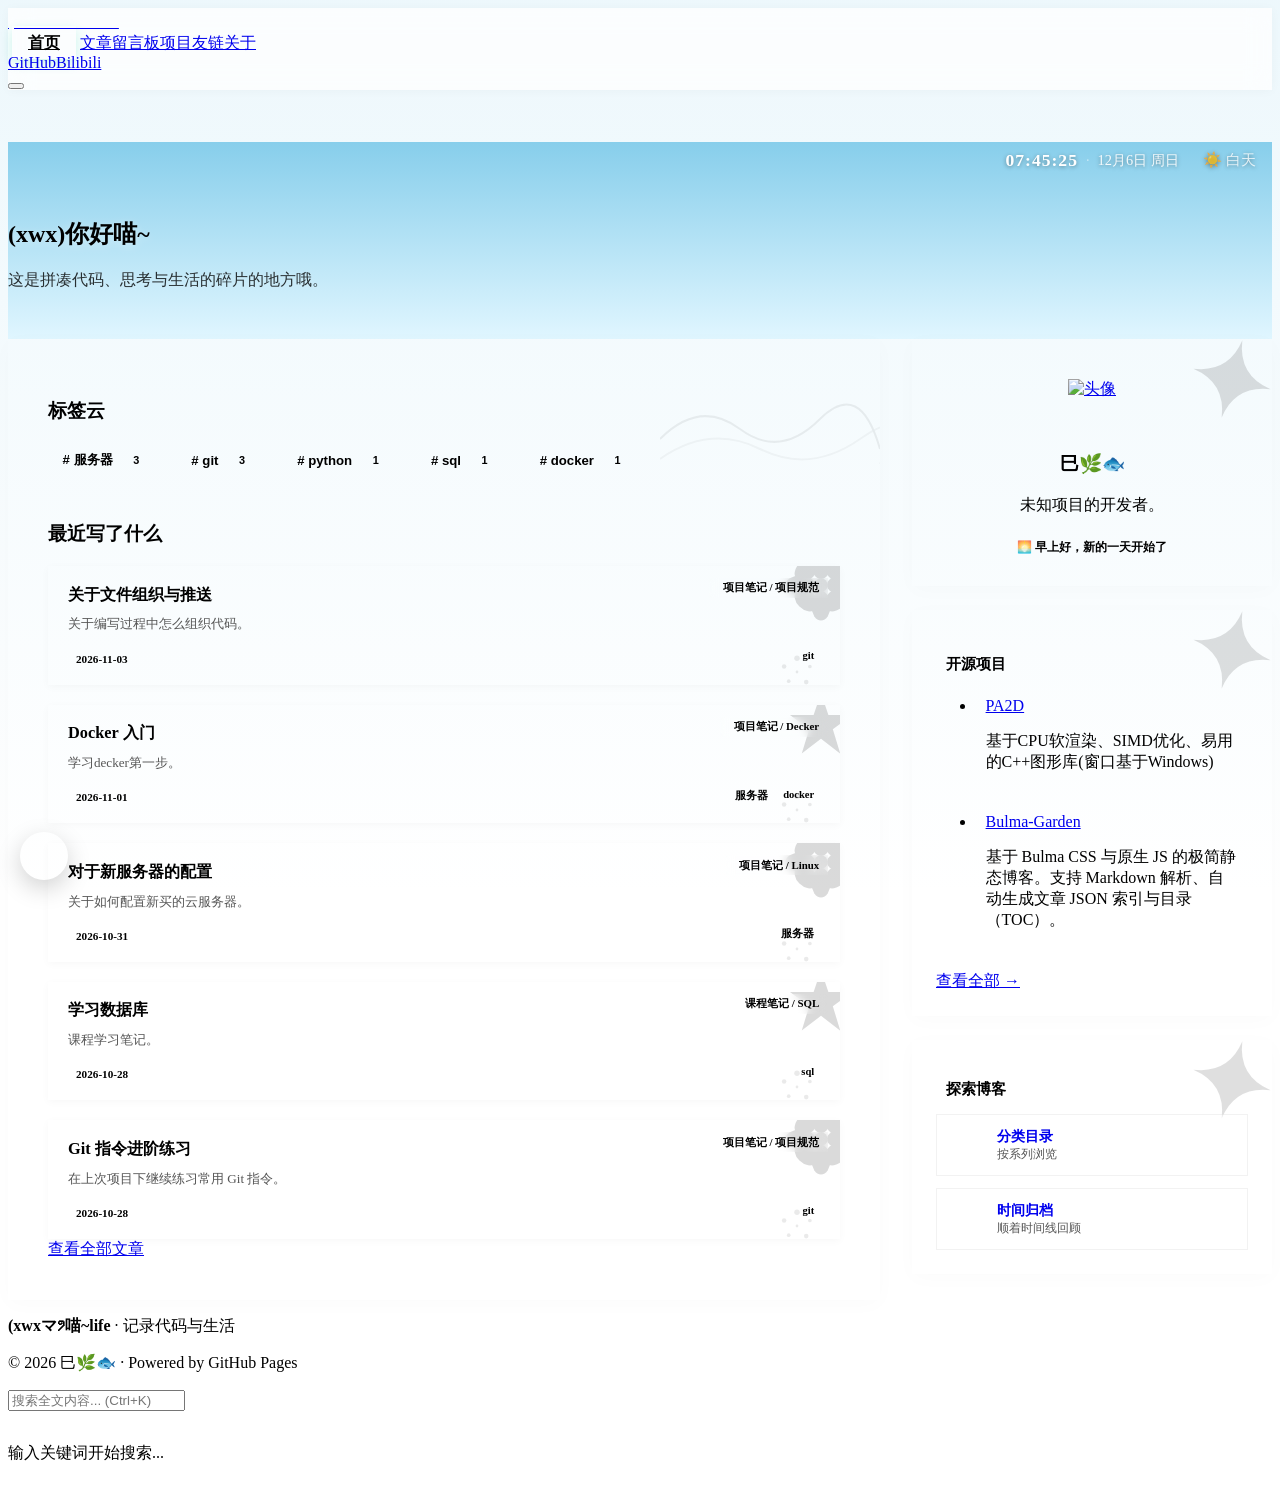
==== commit 7feefe49: "feat(cursor): 新增极光彗星光标特效及主题面板控制 - 新增 js/cursor.js，实现基于物理跟随的彗星履带拖尾，精准对齐鼠标尖端 - 支持动态读取主题色，高光部分自动渐变，极低性能" ====
--- a/index.html
+++ b/index.html
@@ -123,6 +123,7 @@
 
   <script src="js/fallback-data.js"></script>
   <script src="js/common.js" defer></script>
+  <script src="js/cursor.js" defer></script>
   <script src="js/home.js" defer></script>
   <script src="js/effects.js" defer></script>
   <script src="js/sky.js" defer></script>
--- a/css/custom.css
+++ b/css/custom.css
@@ -17,8 +17,7 @@
   --bg-dark-card-hover: #222;
   --text-dark-muted: #888;
   --border-dark: #2a2a2a;
-  
-  /* 优化次要文字对比度 */
+
   --bulma-text-light: #555555;
 }
 
@@ -101,35 +100,54 @@
 
 @keyframes blink { 0%, 100% { opacity: 1; } 50% { opacity: 0; } }
 
-/* 4. 页面通用卡片样式 (首页、系列分类、文章页) */
-.category-wrapper {
-  background: radial-gradient(circle at 100% 0%, var(--bulma-primary-soft) 0%, transparent 45%), linear-gradient(135deg, var(--bulma-scheme-main), var(--bulma-scheme-main-bis));
-  border: 1.5px solid var(--bulma-border);
-  border-radius: var(--bulma-radius-large);
-  padding: 1.5rem 1.5rem 0.5rem 1.5rem;
-  margin-bottom: 2.5rem;
-  box-shadow: 0 4px 12px rgba(0, 0, 0, 0.03);
-  transition: box-shadow 0.22s ease;
-}
-.category-wrapper:hover { box-shadow: 0 12px 24px rgba(0, 0, 0, 0.08); }
-[data-theme="dark"] .category-wrapper {
-  background: radial-gradient(circle at 100% 0%, rgba(0, 200, 150, 0.08) 0%, transparent 45%), linear-gradient(135deg, var(--bg-dark-card-hover), var(--bg-dark-card));
-  border-color: #3a3a3a;
-}
-
-.category-header {
-  padding-bottom: 1rem; margin-bottom: 1.5rem; border-bottom: 2px dashed var(--bulma-border-weak);
-  display: flex; align-items: center; justify-content: space-between;
-}
-[data-theme="dark"] .category-header { border-bottom-color: var(--border-dark); }
-.category-title { font-size: 1.6rem; font-weight: 800; color: var(--bulma-text-strong); display: flex; align-items: center; gap: 0.5rem;}
-
-.posts-group-count {
-  font-size: 0.75rem; font-weight: 500; color: var(--bulma-text-light); background: var(--bulma-scheme-main-ter); padding: 0.1rem 0.55rem; border-radius: var(--bulma-radius-rounded); border: 1px solid var(--bulma-border-weak);
-}
-
-/* 文章卡片通用样式 */
-.posts-cards { display: grid; grid-template-columns: repeat(2, 1fr); gap: 1rem; }
+/* ==========================================================================
+   4. 标签文章侧边浮窗（全局通用）
+   ========================================================================== */
+.tag-drawer-panel {
+  position: fixed; top: 0; right: -320px; width: 300px; height: 100vh;
+  background: rgba(255, 255, 255, 0.85); backdrop-filter: blur(16px); -webkit-backdrop-filter: blur(16px);
+  box-shadow: -4px 0 24px rgba(0, 0, 0, 0.1); z-index: 10000; display: flex; flex-direction: column;
+  transition: right 0.3s cubic-bezier(0.25, 0.8, 0.25, 1);
+}
+[data-theme="dark"] .tag-drawer-panel { background: rgba(18, 18, 18, 0.85); box-shadow: -4px 0 24px rgba(0, 0, 0, 0.5); }
+.tag-drawer-panel.is-open { right: 0; }
+
+.drawer-header { display: flex; justify-content: space-between; align-items: center; padding: 1.5rem; border-bottom: 1px solid var(--bulma-border-weak); }
+[data-theme="dark"] .drawer-header { border-bottom-color: var(--border-dark); }
+
+.drawer-body { flex: 1; overflow-y: auto; padding: 1rem; display: flex; flex-direction: column; gap: 0.5rem; }
+
+.drawer-item {
+  display: block; padding: 1rem; background: var(--bulma-scheme-main);
+  border: 1px solid var(--bulma-border-weak); border-radius: var(--bulma-radius-large);
+  text-decoration: none; color: inherit; transition: all 0.2s ease;
+}
+.drawer-item:hover { background: var(--bulma-primary-soft); border-color: var(--bulma-primary); transform: translateX(-4px); }
+[data-theme="dark"] .drawer-item { background: var(--bg-dark-card); border-color: var(--border-dark); }
+[data-theme="dark"] .drawer-item:hover { background: rgba(0, 200, 150, 0.1); border-color: var(--bulma-primary); }
+
+.drawer-item-title { font-weight: 700; font-size: 0.95rem; color: var(--bulma-text-strong); margin-bottom: 0.25rem; display: -webkit-box; -webkit-line-clamp: 2; -webkit-box-orient: vertical; overflow: hidden; }
+.drawer-item-date { font-size: 0.75rem; color: var(--bulma-text-light); font-family: var(--bulma-family-code); }
+
+.drawer-item.is-current { background: var(--bulma-primary-soft) !important; border-color: var(--bulma-primary) !important; border-left: 4px solid var(--bulma-primary) !important; cursor: default; }
+.drawer-item.is-current .drawer-item-title { color: var(--bulma-primary) !important; }
+[data-theme="dark"] .drawer-item.is-current { background: rgba(0, 200, 150, 0.1) !important; border-color: var(--bulma-primary) !important; }
+
+#tag-drawer-backdrop {
+  position: fixed; inset: 0; background: rgba(0, 0, 0, 0.3); backdrop-filter: blur(2px);
+  z-index: 9999; opacity: 0; pointer-events: none; transition: opacity 0.3s ease;
+}
+#tag-drawer-backdrop.is-open { opacity: 1; pointer-events: auto; }
+
+/* ==========================================================================
+   5. 文章卡片（首页 / 列表页 / 详情页共用）
+   ========================================================================== */
+.posts-cards {
+  display: grid;
+  grid-template-columns: repeat(2, 1fr);
+  gap: 1rem;
+}
+
 .timeline-card {
   position: relative;
   display: flex; flex-direction: column; gap: 0.5rem;
@@ -141,6 +159,8 @@
 .timeline-card:hover {
   transform: translateY(-3px); box-shadow: 0 12px 24px rgba(0, 0, 0, 0.08), 0 0 0 3px var(--bulma-primary-soft); border-color: var(--bulma-primary);
 }
+
+/* 右上角：雪花 */
 .timeline-card::before {
   content: ""; position: absolute; top: -18px; right: -18px; width: 74px; height: 74px;
   pointer-events: none; color: var(--bulma-primary); opacity: 0.14; background-color: currentColor;
@@ -155,27 +175,187 @@
           mask-image: url("data:image/svg+xml;utf8,<svg xmlns='http://www.w3.org/2000/svg' viewBox='0 0 100 100'><polygon fill='black' points='50,8 60,38 92,38 66,57 76,90 50,70 24,90 34,57 8,38 40,38'/></svg>");
 }
 .timeline-card:nth-child(2n):hover::before { transform: rotate(72deg) scale(1.12); }
-.timeline-card-title { font-size: 1.02rem; font-weight: 700; color: var(--bulma-text-strong); line-height: 1.4; padding-right: 2.5rem; display: -webkit-box; -webkit-line-clamp: 2; -webkit-box-orient: vertical; overflow: hidden; position: relative; }
-.timeline-card:hover .timeline-card-title { color: var(--bulma-primary); text-decoration: underline; text-decoration-color: var(--bulma-primary); text-decoration-thickness: 2px; text-underline-offset: 3px; }
-.timeline-card-summary { font-size: 0.82rem; line-height: 1.5; color: var(--bulma-text-light); display: -webkit-box; -webkit-line-clamp: 2; -webkit-box-orient: vertical; overflow: hidden; }
-.timeline-card-meta { display: flex; align-items: center; justify-content: space-between; gap: 0.5rem; margin-top: auto; padding-top: 0.5rem; }
-.timeline-card-date { font-family: var(--bulma-family-code); font-size: 0.7rem; font-weight: 600; color: var(--bulma-primary); background: var(--bulma-primary-soft); padding: 0.15rem 0.5rem; border-radius: var(--bulma-radius-rounded); white-space: nowrap; }
+
+/* 右下角：小圆点星点缀 */
+.timeline-card::after {
+  content: ""; position: absolute; bottom: -10px; right: 20px; width: 46px; height: 46px;
+  pointer-events: none; color: var(--bulma-primary); opacity: 0.08; background-color: currentColor;
+  -webkit-mask-image: url("data:image/svg+xml;utf8,<svg xmlns='http://www.w3.org/2000/svg' viewBox='0 0 100 100'><g fill='black'><circle cx='50' cy='20' r='6'/><circle cx='78' cy='38' r='4'/><circle cx='70' cy='72' r='5'/><circle cx='32' cy='70' r='4'/><circle cx='22' cy='38' r='5'/><circle cx='50' cy='50' r='3'/></g></svg>");
+          mask-image: url("data:image/svg+xml;utf8,<svg xmlns='http://www.w3.org/2000/svg' viewBox='0 0 100 100'><g fill='black'><circle cx='50' cy='20' r='6'/><circle cx='78' cy='38' r='4'/><circle cx='70' cy='72' r='5'/><circle cx='32' cy='70' r='4'/><circle cx='22' cy='38' r='5'/><circle cx='50' cy='50' r='3'/></g></svg>");
+  -webkit-mask-size: contain; mask-size: contain; -webkit-mask-repeat: no-repeat; mask-repeat: no-repeat;
+  transition: opacity 0.4s ease, transform 0.4s ease;
+}
+.timeline-card:hover::after { opacity: 0.14; transform: scale(1.1); }
+
+.timeline-card-title {
+  font-size: 1.02rem; font-weight: 700; color: var(--bulma-text-strong); line-height: 1.4; padding-right: 2.5rem;
+  display: -webkit-box; -webkit-line-clamp: 2; -webkit-box-orient: vertical; overflow: hidden; position: relative;
+}
+.timeline-card:hover .timeline-card-title {
+  color: var(--bulma-primary); text-decoration: underline; text-decoration-color: var(--bulma-primary); text-decoration-thickness: 2px; text-underline-offset: 3px;
+}
+.timeline-card-summary {
+  font-size: 0.82rem; line-height: 1.5; color: var(--bulma-text-light);
+  display: -webkit-box; -webkit-line-clamp: 2; -webkit-box-orient: vertical; overflow: hidden;
+}
+.timeline-card-meta {
+  display: flex; align-items: center; justify-content: space-between; gap: 0.5rem; margin-top: auto; padding-top: 0.5rem;
+}
+.timeline-card-date {
+  font-family: var(--bulma-family-code); font-size: 0.7rem; font-weight: 600; color: var(--bulma-primary); background: var(--bulma-primary-soft); padding: 0.15rem 0.5rem; border-radius: var(--bulma-radius-rounded); white-space: nowrap;
+}
 .timeline-card-tags { display: flex; gap: 0.25rem; flex-wrap: wrap; justify-content: flex-end; }
-.timeline-card-tags .tag { font-size: 0.66rem !important; height: 1.6em !important; padding: 0 0.55em !important; font-weight: 600; background-color: transparent !important; color: var(--bulma-primary) !important; border: 1.5px solid var(--bulma-primary) !important; border-radius: var(--bulma-radius-rounded) !important; }
+.timeline-card-tags .tag {
+  font-size: 0.66rem !important; height: 1.6em !important; padding: 0 0.55em !important; font-weight: 600; background-color: transparent !important; color: var(--bulma-primary) !important; border: 1.5px solid var(--bulma-primary) !important; border-radius: var(--bulma-radius-rounded) !important;
+}
 .timeline-card:hover .timeline-card-tags .tag { background-color: var(--bulma-primary) !important; color: var(--bulma-primary-invert) !important; }
 
 [data-theme="dark"] .timeline-card { border-color: #3a3a3a; background: radial-gradient(circle at 100% 0%, rgba(0, 200, 150, 0.08) 0%, transparent 45%), linear-gradient(135deg, var(--bg-dark-card-hover), var(--bg-dark-card)); }
 [data-theme="dark"] .timeline-card:hover { box-shadow: 0 12px 30px rgba(0, 0, 0, 0.5), 0 0 0 3px rgba(0, 200, 150, 0.15); border-color: var(--bulma-primary); }
 [data-theme="dark"] .timeline-card::before { opacity: 0.18; }
 [data-theme="dark"] .timeline-card:hover::before { opacity: 0.35; }
+[data-theme="dark"] .timeline-card::after { opacity: 0.1; }
+[data-theme="dark"] .timeline-card:hover::after { opacity: 0.18; }
 [data-theme="dark"] .timeline-card-date { background: rgba(0, 200, 150, 0.12); }
 [data-theme="dark"] .timeline-card-tags .tag { border-color: var(--bulma-primary) !important; color: var(--bulma-primary) !important; }
 [data-theme="dark"] .timeline-card:hover .timeline-card-tags .tag { background-color: var(--bulma-primary) !important; color: var(--bg-dark) !important; }
 
-/* 5. 独立页面通用 */
-.about-card { background: linear-gradient(135deg, var(--bulma-scheme-main), var(--bulma-scheme-main-bis)); border: 1px solid var(--bulma-border-weak); box-shadow: 0 10px 30px rgba(0, 0, 0, 0.05); transition: transform 0.3s ease, box-shadow 0.3s ease; }
+/* ==========================================================================
+   6. 分类大卡片（列表页使用）
+   ========================================================================== */
+.category-wrapper {
+  position: relative;
+  background: radial-gradient(circle at 100% 0%, var(--bulma-primary-soft) 0%, transparent 45%), linear-gradient(135deg, var(--bulma-scheme-main), var(--bulma-scheme-main-bis));
+  border: 1.5px solid var(--bulma-border);
+  border-radius: var(--bulma-radius-large);
+  padding: 1.5rem 1.5rem 0 1.5rem;
+  margin-bottom: 2.5rem;
+  box-shadow: 0 4px 12px rgba(0, 0, 0, 0.03);
+  overflow: hidden;
+  transition: transform 0.22s ease, box-shadow 0.22s ease, border-color 0.22s ease;
+}
+.category-wrapper:hover {
+  box-shadow: 0 12px 24px rgba(0, 0, 0, 0.08);
+  border-color: var(--bulma-primary-soft);
+}
+/* 右上角：雪花 */
+.category-wrapper::before {
+  content: ""; position: absolute; top: -20px; right: -20px; width: 100px; height: 100px;
+  pointer-events: none; color: var(--bulma-primary); opacity: 0.08; background-color: currentColor;
+  -webkit-mask-image: url("data:image/svg+xml;utf8,<svg xmlns='http://www.w3.org/2000/svg' viewBox='0 0 100 100'><g fill='black'><ellipse cx='50' cy='22' rx='13' ry='20'/><ellipse cx='50' cy='78' rx='13' ry='20'/><ellipse cx='22' cy='50' rx='20' ry='13'/><ellipse cx='78' cy='50' rx='20' ry='13'/><ellipse cx='30' cy='30' rx='13' ry='18' transform='rotate(45 30 30)'/><ellipse cx='70' cy='30' rx='13' ry='18' transform='rotate(-45 70 30)'/><ellipse cx='30' cy='70' rx='13' ry='18' transform='rotate(-45 30 70)'/><ellipse cx='70' cy='70' rx='13' ry='18' transform='rotate(45 70 70)'/><circle cx='50' cy='50' r='9' fill='white'/></g></svg>");
+          mask-image: url("data:image/svg+xml;utf8,<svg xmlns='http://www.w3.org/2000/svg' viewBox='0 0 100 100'><g fill='black'><ellipse cx='50' cy='22' rx='13' ry='20'/><ellipse cx='50' cy='78' rx='13' ry='20'/><ellipse cx='22' cy='50' rx='20' ry='13'/><ellipse cx='78' cy='50' rx='20' ry='13'/><ellipse cx='30' cy='30' rx='13' ry='18' transform='rotate(45 30 30)'/><ellipse cx='70' cy='30' rx='13' ry='18' transform='rotate(-45 70 30)'/><ellipse cx='30' cy='70' rx='13' ry='18' transform='rotate(-45 30 70)'/><ellipse cx='70' cy='70' rx='13' ry='18' transform='rotate(45 70 70)'/><circle cx='50' cy='50' r='9' fill='white'/></g></svg>");
+  -webkit-mask-size: contain; mask-size: contain; -webkit-mask-repeat: no-repeat; mask-repeat: no-repeat;
+  transition: transform 0.5s ease, opacity 0.3s ease;
+}
+.category-wrapper:hover::before { opacity: 0.12; transform: rotate(45deg) scale(1.1); }
+
+/* 左下角：大星星点缀 */
+.category-wrapper::after {
+  content: ""; position: absolute; bottom: -30px; left: -30px; width: 120px; height: 120px;
+  pointer-events: none; color: var(--bulma-primary); opacity: 0.06; background-color: currentColor;
+  -webkit-mask-image: url("data:image/svg+xml;utf8,<svg xmlns='http://www.w3.org/2000/svg' viewBox='0 0 100 100'><polygon fill='black' points='50,8 60,38 92,38 66,57 76,90 50,70 24,90 34,57 8,38 40,38'/></svg>");
+          mask-image: url("data:image/svg+xml;utf8,<svg xmlns='http://www.w3.org/2000/svg' viewBox='0 0 100 100'><polygon fill='black' points='50,8 60,38 92,38 66,57 76,90 50,70 24,90 34,57 8,38 40,38'/></svg>");
+  -webkit-mask-size: contain; mask-size: contain; -webkit-mask-repeat: no-repeat; mask-repeat: no-repeat;
+  transition: transform 0.5s ease, opacity 0.3s ease;
+}
+.category-wrapper:hover::after { opacity: 0.1; transform: rotate(15deg) scale(1.05); }
+
+[data-theme="dark"] .category-wrapper {
+  background: radial-gradient(circle at 100% 0%, rgba(0, 200, 150, 0.08) 0%, transparent 45%), linear-gradient(135deg, var(--bg-dark-card-hover), var(--bg-dark-card));
+  border-color: #3a3a3a;
+}
+[data-theme="dark"] .category-wrapper:hover { border-color: var(--bulma-primary); }
+[data-theme="dark"] .category-wrapper::before { opacity: 0.12; }
+[data-theme="dark"] .category-wrapper::after { opacity: 0.09; }
+
+.category-header {
+  display: flex;
+  align-items: center;
+  justify-content: flex-start;
+  flex-wrap: wrap;
+  gap: 0.75rem;
+  padding-bottom: 1rem;
+  margin-bottom: 1.5rem;
+  border-bottom: 2px dashed var(--bulma-border-weak);
+}
+[data-theme="dark"] .category-header { border-bottom-color: var(--border-dark); }
+
+.category-title {
+  font-size: 1.6rem;
+  font-weight: 800;
+  color: var(--bulma-text-strong);
+  display: flex;
+  align-items: center;
+  gap: 0.5rem;
+  margin-bottom: 0;
+  flex-shrink: 0;
+}
+
+.category-tags {
+  display: flex;
+  flex-wrap: wrap;
+  align-items: center;
+  gap: 0.35rem;
+  justify-content: flex-start;
+  max-width: 100%;
+  margin-top: 0.15rem;
+}
+.category-tags .tag {
+  font-size: 0.72rem !important;
+  height: 1.7em !important;
+  padding: 0 0.65em !important;
+  font-weight: 600;
+  background-color: var(--bulma-info-soft, rgba(62, 142, 208, 0.15)) !important;
+  color: var(--bulma-info-dark, #1a5c9e) !important;
+  border: 1px solid transparent !important;
+  border-radius: var(--bulma-radius-rounded) !important;
+  transition: all 0.2s ease;
+  cursor: pointer;
+}
+.category-tags .tag:hover {
+  background-color: var(--bulma-info) !important;
+  color: var(--bulma-info-invert, #fff) !important;
+  transform: translateY(-1px);
+}
+[data-theme="dark"] .category-tags .tag {
+  background-color: rgba(62, 142, 208, 0.18) !important;
+  color: #8ec5f0 !important;
+  border-color: transparent !important;
+}
+[data-theme="dark"] .category-tags .tag:hover {
+  background-color: var(--bulma-info) !important;
+  color: #fff !important;
+}
+
+/* ==========================================================================
+   7. 独立页面通用（关于页名片）
+   ========================================================================== */
+.about-card {
+  position: relative;
+  overflow: hidden;
+  background: linear-gradient(135deg, var(--bulma-scheme-main), var(--bulma-scheme-main-bis));
+  border: 1px solid var(--bulma-border-weak);
+  box-shadow: 0 10px 30px rgba(0, 0, 0, 0.05);
+  transition: transform 0.3s ease, box-shadow 0.3s ease;
+}
 .about-card:hover { transform: translateY(-5px); box-shadow: 0 15px 40px rgba(0, 0, 0, 0.1); }
+
+.about-card::before {
+  content: ""; position: absolute; top: -25px; right: -25px; width: 140px; height: 140px;
+  pointer-events: none; color: var(--bulma-primary); opacity: 0.07; background-color: currentColor;
+  -webkit-mask-image: url("data:image/svg+xml;utf8,<svg xmlns='http://www.w3.org/2000/svg' viewBox='0 0 100 100'><g fill='black'><polygon points='50,8 60,38 92,38 66,57 76,90 50,70 24,90 34,57 8,38 40,38'/><polygon points='50,8 60,38 92,38 66,57 76,90 50,70 24,90 34,57 8,38 40,38' transform='rotate(36 50 50)' opacity='0.35'/></g></svg>");
+          mask-image: url("data:image/svg+xml;utf8,<svg xmlns='http://www.w3.org/2000/svg' viewBox='0 0 100 100'><g fill='black'><polygon points='50,8 60,38 92,38 66,57 76,90 50,70 24,90 34,57 8,38 40,38'/><polygon points='50,8 60,38 92,38 66,57 76,90 50,70 24,90 34,57 8,38 40,38' transform='rotate(36 50 50)' opacity='0.35'/></g></svg>");
+  -webkit-mask-size: contain; mask-size: contain; -webkit-mask-repeat: no-repeat; mask-repeat: no-repeat;
+  transition: transform 0.5s ease, opacity 0.3s ease;
+}
+.about-card:hover::before { opacity: 0.12; transform: rotate(15deg) scale(1.05); }
+
+.about-card > * { position: relative; z-index: 1; }
+
 [data-theme="dark"] .about-card { background: linear-gradient(135deg, var(--bg-dark-card), var(--bg-dark-card-hover)); border-color: #333; box-shadow: 0 10px 30px rgba(0, 0, 0, 0.4); }
+[data-theme="dark"] .about-card::before { opacity: 0.1; }
+[data-theme="dark"] .about-card:hover::before { opacity: 0.16; }
+
 .about-avatar { border: 4px solid var(--bulma-scheme-main); box-shadow: 0 0 0 2px var(--bulma-primary-soft), 0 8px 24px rgba(0, 0, 0, 0.2); transition: transform 0.3s ease; object-fit: cover; }
 .about-avatar:hover { transform: scale(1.05); }
 .about-content-text { padding-left: 2rem; padding-right: 2rem; }
@@ -186,7 +366,9 @@
 [data-theme="dark"] .about-card .button.is-primary.is-light:hover { background-color: var(--bulma-primary) !important; color: var(--bg-dark) !important; border-color: var(--bulma-primary); }
 [data-theme="dark"] .links-page .button.is-light { background-color: var(--border-dark) !important; color: #ddd !important; border: 1px solid #444; }
 
-/* 6. 动态天空模块 */
+/* ==========================================================================
+   8. 动态天空模块
+   ========================================================================== */
 .hero-sky { position: relative; overflow: hidden; min-height: 180px; background: linear-gradient(to bottom, #87CEEB 0%, #E0F6FF 100%) !important; transition: background 1s ease; }
 .hero-sky #sky-stars { position: absolute; inset: 0; z-index: 2; pointer-events: none; opacity: 0; transition: opacity 1s ease; background-image: radial-gradient(1px 1px at 10% 20%, #fff 1px, transparent 0), radial-gradient(1.5px 1.5px at 30% 50%, #fff 1px, transparent 0), radial-gradient(1px 1px at 60% 10%, #fff 1px, transparent 0), radial-gradient(2px 2px at 80% 70%, #fff 1px, transparent 0), radial-gradient(1px 1px at 40% 80%, #fff 1px, transparent 0), radial-gradient(1.5px 1.5px at 90% 40%, #fff 1px, transparent 0); background-size: 200px 200px; animation: starTwinkle 4s infinite alternate; }
 @keyframes starTwinkle { 0% { opacity: 0.8; } 100% { opacity: 1; } }
@@ -218,13 +400,15 @@
 #sky-moon.moon-visible { opacity: 1 !important; transform: translateY(0) scale(1) !important; transition-delay: 0.3s !important; }
 .no-anim-sky #sky-celestial, .no-anim-sky #sky-moon { transition: none !important; }
 
-/* 横幅文字自适应天空明暗 */
 .hero-sky .title, .hero-sky #page-title, .hero-sky #hero-title, .hero-sky #about-page-title, .hero-sky .subtitle, .hero-sky #page-subtitle, .hero-sky #hero-subtitle { transition: color 0.5s ease, text-shadow 0.5s ease !important; }
 .hero-sky:not(.is-dark-sky) .title, .hero-sky:not(.is-dark-sky) #page-title, .hero-sky:not(.is-dark-sky) #hero-title, .hero-sky:not(.is-dark-sky) #about-page-title { color: var(--bulma-text-strong) !important; text-shadow: 0 2px 10px rgba(255, 255, 255, 0.4) !important; }
 .hero-sky:not(.is-dark-sky) .subtitle, .hero-sky:not(.is-dark-sky) #page-subtitle, .hero-sky:not(.is-dark-sky) #hero-subtitle { color: var(--bulma-text) !important; text-shadow: 0 1px 5px rgba(255, 255, 255, 0.3) !important; }
 .hero-sky.is-dark-sky .title, .hero-sky.is-dark-sky #page-title, .hero-sky.is-dark-sky #hero-title, .hero-sky.is-dark-sky #about-page-title { color: #ffffff !important; text-shadow: 0 2px 12px rgba(0, 0, 0, 0.5) !important; }
 .hero-sky.is-dark-sky .subtitle, .hero-sky.is-dark-sky #page-subtitle, .hero-sky.is-dark-sky #hero-subtitle { color: rgba(255, 255, 255, 0.85) !important; text-shadow: 0 1px 6px rgba(0, 0, 0, 0.4) !important; }
 
+/* ==========================================================================
+   9. 响应式
+   ========================================================================== */
 @media screen and (max-width: 1023px) {
   .navbar-menu.is-active { background-color: var(--bulma-scheme-main) !important; border-bottom: 1px solid var(--bulma-border-weak); z-index: 1000; }
   [data-theme="dark"] .navbar-menu.is-active { background-color: var(--bg-dark-card) !important; border-bottom-color: var(--border-dark); }
--- a/css/home.css
+++ b/css/home.css
@@ -1,8 +1,8 @@
 /* ==========================================================================
-   Home Page Styles (完美自适应版)
+   Home Page Styles
    ========================================================================== */
 
-/* 1. 宽屏下的左右分栏布局 */
+/* 1. 左右分栏布局 */
 .home-split-layout {
   display: flex;
   flex-direction: row;
@@ -24,7 +24,7 @@
   gap: 1.5rem;
 }
 
-/* 2. 左侧主卡片样式 */
+/* 2. 左侧主卡片 */
 .content-card {
   position: relative;
   overflow: hidden;
@@ -34,13 +34,12 @@
   border: 1px solid var(--bulma-border-weak);
   box-shadow: 0 4px 20px rgba(0, 0, 0, 0.02);
 }
-
 [data-theme="dark"] .content-card {
   background: var(--bg-dark-card);
   border-color: var(--border-dark);
 }
 
-/* ===== 左侧大卡片花纹：右上角柔和山峦线条 ===== */
+/* 右上角：波浪曲线 */
 .content-card::before {
   content: "";
   position: absolute;
@@ -60,20 +59,21 @@
           mask-repeat: no-repeat;
   transition: opacity 0.4s ease;
 }
-
 .content-card:hover::before { opacity: 0.1; }
 
 [data-theme="dark"] .content-card::before { opacity: 0.08; }
 [data-theme="dark"] .content-card:hover::before { opacity: 0.13; }
 
+/* 保证内容在花纹之上 */
 .content-card > * {
   position: relative;
   z-index: 1;
 }
 
-/* 3. 右侧独立卡片样式（统一升级） */
+/* 3. 右侧独立卡片 */
 .sidebar-card {
   position: relative;
+  overflow: hidden;
   padding: 1.5rem;
   border-radius: var(--bulma-radius-large);
   background: linear-gradient(135deg, var(--bulma-scheme-main), var(--bulma-scheme-main-bis));
@@ -81,24 +81,49 @@
   box-shadow: 0 4px 20px rgba(0, 0, 0, 0.02);
   transition: transform 0.25s ease, box-shadow 0.25s ease, border-color 0.25s ease;
 }
-
 .sidebar-card:hover {
   transform: translateY(-3px);
   box-shadow: 0 12px 28px rgba(0, 0, 0, 0.08);
   border-color: var(--bulma-primary-soft);
 }
 
+/* 右上角：可爱四角星 */
+.sidebar-card::before {
+  content: "";
+  position: absolute;
+  top: -10px;
+  right: -10px;
+  width: 100px;
+  height: 100px;
+  pointer-events: none;
+  color: var(--bulma-primary);
+  opacity: 0.12;
+  background-color: currentColor;
+  -webkit-mask-image: url("data:image/svg+xml;utf8,<svg xmlns='http://www.w3.org/2000/svg' viewBox='0 0 100 100'><path d='M50 10 Q 55 45 90 50 Q 55 55 50 90 Q 45 55 10 50 Q 45 45 50 10 Z' fill='black'/></svg>");
+          mask-image: url("data:image/svg+xml;utf8,<svg xmlns='http://www.w3.org/2000/svg' viewBox='0 0 100 100'><path d='M50 10 Q 55 45 90 50 Q 55 55 50 90 Q 45 55 10 50 Q 45 45 50 10 Z' fill='black'/></svg>");
+  -webkit-mask-size: contain;
+          mask-size: contain;
+  -webkit-mask-repeat: no-repeat;
+          mask-repeat: no-repeat;
+  transform: rotate(15deg);
+  transition: transform 0.5s ease, opacity 0.3s ease;
+}
+.sidebar-card:hover::before { opacity: 0.22; transform: rotate(45deg) scale(1.1); }
+
+.sidebar-card > * { position: relative; z-index: 1; }
+
 [data-theme="dark"] .sidebar-card {
   background: linear-gradient(135deg, var(--bg-dark-card), var(--bg-dark-card-hover));
   border-color: var(--border-dark);
 }
-
 [data-theme="dark"] .sidebar-card:hover {
   box-shadow: 0 12px 28px rgba(0, 0, 0, 0.4);
   border-color: var(--bulma-primary);
 }
-
-/* 侧边卡片小标题：带主题色竖条 */
+[data-theme="dark"] .sidebar-card::before { opacity: 0.15; }
+[data-theme="dark"] .sidebar-card:hover::before { opacity: 0.25; }
+
+/* 侧边卡片标题 */
 .sidebar-card-title {
   display: flex;
   align-items: center;
@@ -122,7 +147,7 @@
 }
 [data-theme="dark"] .sidebar-card-title { color: #e2e8f0; }
 
-/* ================= 内部元素细节 ================= */
+/* ================= 内部元素 ================= */
 
 /* 标签云分隔线 */
 .tag-cloud-inline {
@@ -146,11 +171,8 @@
   box-shadow: 0 0 0 2px var(--bulma-primary-soft), 0 8px 24px rgba(0, 0, 0, 0.15);
   transition: transform 0.3s ease;
 }
-.profile-top figure a:hover img {
-  transform: scale(1.05);
-}
-
-/* 动态问候小药丸 */
+.profile-top figure a:hover img { transform: scale(1.05); }
+
 .profile-greeting {
   display: inline-block;
   font-size: 0.75rem;
@@ -166,18 +188,24 @@
   color: var(--bulma-primary);
 }
 
-/* 开源项目列表 */
+/* ================= 开源项目列表（增加透明度） ================= */
 .profile-projects ul { margin-top: 0.5rem; }
 .profile-projects li {
   padding: 0.5rem 0.6rem;
   margin-bottom: 0.5rem;
   border-radius: var(--bulma-radius);
   border-bottom: 1px dashed var(--bulma-border-weak);
+  /* 初始状态保持完全透明 */
+  background: transparent;
   transition: background-color 0.2s ease, transform 0.2s ease;
 }
 .profile-projects li:hover {
-  background: var(--bulma-primary-soft);
+  /* 高亮时也使用半透明主题色，跟随当前配色 */
+  background: color-mix(in srgb, var(--bulma-primary) 10%, transparent);
   transform: translateX(3px);
+}
+[data-theme="dark"] .profile-projects li:hover {
+  background: color-mix(in srgb, var(--bulma-primary) 18%, transparent);
 }
 .profile-projects li:last-child {
   border-bottom: none;
@@ -207,19 +235,14 @@
   transition: transform 0.2s ease, box-shadow 0.2s ease,
               background-color 0.2s ease, color 0.2s ease, border-color 0.2s ease;
 }
-
 .tag-cloud-chip:hover {
   background: var(--bulma-primary);
   color: var(--bulma-primary-invert);
   transform: translateY(-2px);
   box-shadow: 0 6px 16px var(--bulma-primary-soft);
 }
-
-.tag-cloud-chip:active {
-  transform: translateY(0) scale(0.97);
-}
-
-/* 计数药丸 */
+.tag-cloud-chip:active { transform: translateY(0) scale(0.97); }
+
 .tag-cloud-chip .tag-count {
   display: inline-flex;
   align-items: center;
@@ -239,7 +262,6 @@
   color: var(--bulma-primary);
 }
 
-/* 暗色模式 */
 [data-theme="dark"] .tag-cloud-chip {
   background: rgba(0, 200, 150, 0.12);
   color: var(--bulma-primary);
@@ -257,17 +279,14 @@
   color: var(--bulma-primary);
 }
 
-/* 左侧文章列表 */
+/* ================= 首页文章卡片：定位覆盖 + 徽章 ================= */
 .home-latest-list {
   display: flex;
   flex-direction: column;
   gap: 1.25rem;
 }
 
-/* ================= 文章卡片：分类/系列徽章（右上角，半透明） ================= */
-.timeline-card {
-  position: relative;
-}
+.timeline-card { position: relative; }
 
 .timeline-card-series {
   position: absolute;
@@ -295,10 +314,7 @@
 }
 .timeline-card-series i { font-size: 0.62rem; opacity: 0.85; }
 
-/* 徽章在右上角时，标题让出空间 */
-.timeline-card-title {
-  padding-right: 7.5rem;
-}
+.timeline-card-title { padding-right: 7.5rem; }
 
 [data-theme="dark"] .timeline-card-series {
   background: color-mix(in srgb, var(--bulma-primary) 18%, transparent);
@@ -306,7 +322,7 @@
   color: var(--bulma-primary);
 }
 
-/* 右侧导航 */
+/* ================= 右侧导航（增加透明度 / 毛玻璃感） ================= */
 .home-nav-links {
   display: flex;
   flex-direction: column;
@@ -317,18 +333,24 @@
   align-items: center;
   padding: 0.75rem 1rem;
   border-radius: var(--bulma-radius);
-  background: var(--bulma-scheme-main-bis);
-  border: 1px solid transparent;
+  background: rgba(255, 255, 255, 0.4);
+  border: 1px solid rgba(0, 0, 0, 0.05);
   text-decoration: none;
-  transition: all 0.2s ease;
+  transition: all 0.25s ease;
 }
 .home-nav-link:hover {
-  background: var(--bulma-primary-soft);
-  border-color: var(--bulma-primary);
+  background: color-mix(in srgb, var(--bulma-primary) 10%, transparent);
+  border-color: color-mix(in srgb, var(--bulma-primary) 30%, transparent);
   transform: translateX(4px);
 }
-[data-theme="dark"] .home-nav-link { background: var(--bg-dark-card-hover); }
-[data-theme="dark"] .home-nav-link:hover { background: rgba(0, 200, 150, 0.1); }
+[data-theme="dark"] .home-nav-link {
+  background: rgba(255, 255, 255, 0.04);
+  border-color: rgba(255, 255, 255, 0.06);
+}
+[data-theme="dark"] .home-nav-link:hover {
+  background: color-mix(in srgb, var(--bulma-primary) 20%, transparent);
+  border-color: color-mix(in srgb, var(--bulma-primary) 40%, transparent);
+}
 
 .nav-icon {
   width: 32px;
@@ -340,43 +362,28 @@
   color: var(--bulma-primary);
   font-size: 1.1rem;
   margin-right: 0.75rem;
-  background: var(--bulma-scheme-main);
+  background: transparent;
   flex-shrink: 0;
 }
-[data-theme="dark"] .nav-icon { background: var(--bg-dark-card); }
 
 .nav-text { flex: 1; display: flex; flex-direction: column; }
 .nav-title { font-weight: 700; font-size: 0.9rem; color: var(--bulma-text-strong); }
 .nav-desc { font-size: 0.75rem; color: var(--bulma-text-light); }
 
-
-/* ================= 窄屏响应式断点 ================= */
+/* ================= 响应式 ================= */
 @media screen and (max-width: 1024px) {
   .home-split-layout {
     flex-direction: column-reverse;
     gap: 1.5rem;
   }
-
   .home-sidebar-content {
     width: 100%;
     gap: 1.5rem;
   }
-
-  .sidebar-card {
-    margin-bottom: 0 !important;
-  }
-
-  .home-main-content {
-    width: 100%;
-  }
-
-  .content-card {
-    padding: 1.5rem;
-  }
-
-  .timeline-card-title {
-    padding-right: 6.5rem;
-  }
+  .sidebar-card { margin-bottom: 0 !important; }
+  .home-main-content { width: 100%; }
+  .content-card { padding: 1.5rem; }
+  .timeline-card-title { padding-right: 6.5rem; }
 }
 
 @media screen and (min-width: 1025px) and (max-width: 1200px) {
--- a/css/posts.css
+++ b/css/posts.css
@@ -35,7 +35,7 @@
 /* 左侧目录 */
 .posts-sidebar {
   width: 260px;
-  flex-shrink: 0; 
+  flex-shrink: 0;
   background-color: var(--bulma-scheme-main);
   border: 1px solid var(--bulma-border-weak);
   border-radius: var(--bulma-radius-large);
@@ -105,9 +105,10 @@
 }
 
 /* ==========================================================================
-   左侧目录树样式
-   ========================================================================== */
-.sidebar-cat-group { margin-bottom: 0.25rem; }
+   左侧目录树
+   ========================================================================== */
+.sidebar-cat-group { width: 100%; margin-bottom: 0.25rem; }
+
 .sidebar-cat-btn {
   display: flex;
   align-items: center;
@@ -164,250 +165,6 @@
   display: flex;
   align-items: center;
   justify-content: space-between;
-  padding: 0.65rem 0.75rem;
-  border-radius: var(--bulma-radius);
-  font-size: 0.95rem;
-  font-weight: 600;
-  color: var(--bulma-text);
-  cursor: pointer;
-  transition: all 0.2s ease;
-}
-.post-nav-item:hover { background: var(--bulma-scheme-main-ter); }
-.post-nav-item.is-active { color: var(--bulma-primary); background: var(--bulma-primary-soft); }
-
-/* 时间模式年份标题 */
-.post-nav-year {
-  font-size: 0.75rem; font-weight: 700; text-transform: uppercase;
-  letter-spacing: 1px; color: var(--bulma-text-light);
-  padding: 1rem 0.75rem 0.35rem; margin-top: 0.5rem;
-  border-top: 1px dashed var(--bulma-border-weak);
-}
-.post-nav-year:first-of-type { margin-top: 0; border-top: none; }
-[data-theme="dark"] .post-nav-year { border-top-color: var(--border-dark); }
-
-/* ==========================================================================
-   系列模式：统一卡片风格
-   ========================================================================== */
-.category-wrapper {
-  position: relative;
-  background: radial-gradient(circle at 100% 0%, var(--bulma-primary-soft) 0%, transparent 45%), linear-gradient(135deg, var(--bulma-scheme-main), var(--bulma-scheme-main-bis));
-  border: 1.5px solid var(--bulma-border);
-  border-radius: var(--bulma-radius-large);
-  padding: 1.5rem 1.5rem 0 1.5rem;
-  margin-bottom: 2.5rem;
-  box-shadow: 0 4px 12px rgba(0, 0, 0, 0.03);
-  overflow: hidden;
-  transition: transform 0.22s ease, box-shadow 0.22s ease, border-color 0.22s ease;
-}
-.category-wrapper:hover {
-  box-shadow: 0 12px 24px rgba(0, 0, 0, 0.08);
-  border-color: var(--bulma-primary-soft);
-}
-.category-wrapper::before {
-  content: ""; position: absolute; top: -20px; right: -20px; width: 100px; height: 100px;
-  pointer-events: none; color: var(--bulma-primary); opacity: 0.08; background-color: currentColor;
-  -webkit-mask-image: url("data:image/svg+xml;utf8,<svg xmlns='http://www.w3.org/2000/svg' viewBox='0 0 100 100'><g fill='black'><ellipse cx='50' cy='22' rx='13' ry='20'/><ellipse cx='50' cy='78' rx='13' ry='20'/><ellipse cx='22' cy='50' rx='20' ry='13'/><ellipse cx='78' cy='50' rx='20' ry='13'/><ellipse cx='30' cy='30' rx='13' ry='18' transform='rotate(45 30 30)'/><ellipse cx='70' cy='30' rx='13' ry='18' transform='rotate(-45 70 30)'/><ellipse cx='30' cy='70' rx='13' ry='18' transform='rotate(-45 30 70)'/><ellipse cx='70' cy='70' rx='13' ry='18' transform='rotate(45 70 70)'/><circle cx='50' cy='50' r='9' fill='white'/></g></svg>");
-          mask-image: url("data:image/svg+xml;utf8,<svg xmlns='http://www.w3.org/2000/svg' viewBox='0 0 100 100'><g fill='black'><ellipse cx='50' cy='22' rx='13' ry='20'/><ellipse cx='50' cy='78' rx='13' ry='20'/><ellipse cx='22' cy='50' rx='20' ry='13'/><ellipse cx='78' cy='50' rx='20' ry='13'/><ellipse cx='30' cy='30' rx='13' ry='18' transform='rotate(45 30 30)'/><ellipse cx='70' cy='30' rx='13' ry='18' transform='rotate(-45 70 30)'/><ellipse cx='30' cy='70' rx='13' ry='18' transform='rotate(-45 30 70)'/><ellipse cx='70' cy='70' rx='13' ry='18' transform='rotate(45 70 70)'/><circle cx='50' cy='50' r='9' fill='white'/></g></svg>");
-  -webkit-mask-size: contain; mask-size: contain; -webkit-mask-repeat: no-repeat; mask-repeat: no-repeat;
-}
-[data-theme="dark"] .category-wrapper {
-  background: radial-gradient(circle at 100% 0%, rgba(0, 200, 150, 0.08) 0%, transparent 45%), linear-gradient(135deg, var(--bg-dark-card-hover), var(--bg-dark-card));
-  border-color: #3a3a3a;
-}
-[data-theme="dark"] .category-wrapper:hover { border-color: var(--bulma-primary); }
-
-.category-header {
-  padding-bottom: 1rem;
-  margin-bottom: 1.5rem;
-  border-bottom: 2px dashed var(--bulma-border-weak);
-}
-[data-theme="dark"] .category-header { border-bottom-color: var(--border-dark); }
-
-.category-title {
-  font-size: 1.6rem;
-  font-weight: 800;
-  color: var(--bulma-text-strong);
-  display: flex;
-  align-items: center;
-  gap: 0.5rem;
-}
-
-/* 子系列区块（去掉生硬的左边框，用微背景区分） */
-.posts-subgroup {
-  margin-bottom: 2rem;
-  padding: 1rem;
-  background: rgba(255, 255, 255, 0.4);
-  border-radius: var(--bulma-radius-large);
-  border: 1px solid transparent;
-  transition: background 0.2s ease;
-}
-.posts-subgroup:hover {
-  background: rgba(255, 255, 255, 0.8);
-  border-color: var(--bulma-border-weak);
-}
-[data-theme="dark"] .posts-subgroup {
-  background: rgba(0, 0, 0, 0.15);
-}
-[data-theme="dark"] .posts-subgroup:hover {
-  background: rgba(0, 0, 0, 0.3);
-  border-color: var(--border-dark);
-}
-.posts-subgroup:last-child { margin-bottom: 0; }
-
-.posts-subgroup-title {
-  display: flex;
-  align-items: center;
-  font-size: 1.15rem;
-  font-weight: 700;
-  color: var(--bulma-text-strong);
-  margin-bottom: 1rem;
-}
-[data-theme="dark"] .posts-subgroup-title { color: #e2e8f0; }
-
-.posts-subgroup-title .posts-group-count {
-  margin-left: 0.75rem;
-  font-size: 0.7rem;
-  font-weight: 500;
-  color: var(--bulma-text-light);
-  background: var(--bulma-scheme-main-ter);
-  padding: 0.1rem 0.55rem;
-  border-radius: var(--bulma-radius-rounded);
-  border: 1px solid var(--bulma-border-weak);
-}
-
-/* ==========================================================================
-   卡片样式 (时间/系列统一)
-   ========================================================================== */
-.posts-cards { 
-  display: grid; 
-  grid-template-columns: repeat(2, 1fr);
-  gap: 1rem; 
-}
-.timeline-card {
-  position: relative;
-  display: flex; flex-direction: column; gap: 0.5rem;
-  padding: 1.1rem 1.25rem; border-radius: var(--bulma-radius-large); border: 1.5px solid var(--bulma-border);
-  background: radial-gradient(circle at 100% 0%, var(--bulma-primary-soft) 0%, transparent 45%), linear-gradient(135deg, var(--bulma-scheme-main), var(--bulma-scheme-main-bis));
-  box-shadow: 0 2px 8px rgba(0, 0, 0, 0.03); overflow: hidden; text-decoration: none; color: inherit;
-  transition: transform 0.22s ease, box-shadow 0.22s ease, border-color 0.22s ease;
-}
-.timeline-card:hover {
-  transform: translateY(-3px); box-shadow: 0 12px 24px rgba(0, 0, 0, 0.08), 0 0 0 3px var(--bulma-primary-soft); border-color: var(--bulma-primary);
-}
-.timeline-card::before {
-  content: ""; position: absolute; top: -18px; right: -18px; width: 74px; height: 74px;
-  pointer-events: none; color: var(--bulma-primary); opacity: 0.14; background-color: currentColor;
-  -webkit-mask-image: url("data:image/svg+xml;utf8,<svg xmlns='http://www.w3.org/2000/svg' viewBox='0 0 100 100'><g fill='black'><ellipse cx='50' cy='22' rx='13' ry='20'/><ellipse cx='50' cy='78' rx='13' ry='20'/><ellipse cx='22' cy='50' rx='20' ry='13'/><ellipse cx='78' cy='50' rx='20' ry='13'/><ellipse cx='30' cy='30' rx='13' ry='18' transform='rotate(45 30 30)'/><ellipse cx='70' cy='30' rx='13' ry='18' transform='rotate(-45 70 30)'/><ellipse cx='30' cy='70' rx='13' ry='18' transform='rotate(-45 30 70)'/><ellipse cx='70' cy='70' rx='13' ry='18' transform='rotate(45 70 70)'/><circle cx='50' cy='50' r='9' fill='white'/></g></svg>");
-          mask-image: url("data:image/svg+xml;utf8,<svg xmlns='http://www.w3.org/2000/svg' viewBox='0 0 100 100'><g fill='black'><ellipse cx='50' cy='22' rx='13' ry='20'/><ellipse cx='50' cy='78' rx='13' ry='20'/><ellipse cx='22' cy='50' rx='20' ry='13'/><ellipse cx='78' cy='50' rx='20' ry='13'/><ellipse cx='30' cy='30' rx='13' ry='18' transform='rotate(45 30 30)'/><ellipse cx='70' cy='30' rx='13' ry='18' transform='rotate(-45 70 30)'/><ellipse cx='30' cy='70' rx='13' ry='18' transform='rotate(-45 30 70)'/><ellipse cx='70' cy='70' rx='13' ry='18' transform='rotate(45 70 70)'/><circle cx='50' cy='50' r='9' fill='white'/></g></svg>");
-  -webkit-mask-size: contain; mask-size: contain; -webkit-mask-repeat: no-repeat; mask-repeat: no-repeat;
-  transform: rotate(0deg); transition: transform 0.5s ease, opacity 0.3s ease;
-}
-.timeline-card:hover::before { opacity: 0.28; transform: rotate(45deg) scale(1.1); }
-.timeline-card:nth-child(2n)::before {
-  -webkit-mask-image: url("data:image/svg+xml;utf8,<svg xmlns='http://www.w3.org/2000/svg' viewBox='0 0 100 100'><polygon fill='black' points='50,8 60,38 92,38 66,57 76,90 50,70 24,90 34,57 8,38 40,38'/></svg>");
-          mask-image: url("data:image/svg+xml;utf8,<svg xmlns='http://www.w3.org/2000/svg' viewBox='0 0 100 100'><polygon fill='black' points='50,8 60,38 92,38 66,57 76,90 50,70 24,90 34,57 8,38 40,38'/></svg>");
-}
-.timeline-card:nth-child(2n):hover::before { transform: rotate(72deg) scale(1.12); }
-
-.timeline-card-title {
-  font-size: 1.02rem; font-weight: 700; color: var(--bulma-text-strong); line-height: 1.4; padding-right: 2.5rem;
-  display: -webkit-box; -webkit-line-clamp: 2; -webkit-box-orient: vertical; overflow: hidden; position: relative;
-}
-.timeline-card:hover .timeline-card-title {
-  color: var(--bulma-primary); text-decoration: underline; text-decoration-color: var(--bulma-primary); text-decoration-thickness: 2px; text-underline-offset: 3px;
-}
-.timeline-card-summary {
-  font-size: 0.82rem; line-height: 1.5; color: var(--bulma-text-light);
-  display: -webkit-box; -webkit-line-clamp: 2; -webkit-box-orient: vertical; overflow: hidden;
-}
-.timeline-card-meta {
-  display: flex; align-items: center; justify-content: space-between; gap: 0.5rem; margin-top: auto; padding-top: 0.5rem;
-}
-.timeline-card-date {
-  font-family: var(--bulma-family-code); font-size: 0.7rem; font-weight: 600; color: var(--bulma-primary); background: var(--bulma-primary-soft); padding: 0.15rem 0.5rem; border-radius: var(--bulma-radius-rounded); white-space: nowrap;
-}
-.timeline-card-tags { display: flex; gap: 0.25rem; flex-wrap: wrap; justify-content: flex-end; }
-.timeline-card-tags .tag {
-  font-size: 0.66rem !important; height: 1.6em !important; padding: 0 0.55em !important; font-weight: 600; background-color: transparent !important; color: var(--bulma-primary) !important; border: 1.5px solid var(--bulma-primary) !important; border-radius: var(--bulma-radius-rounded) !important;
-}
-.timeline-card:hover .timeline-card-tags .tag { background-color: var(--bulma-primary) !important; color: var(--bulma-primary-invert) !important; }
-
-[data-theme="dark"] .timeline-card { border-color: #3a3a3a; background: radial-gradient(circle at 100% 0%, rgba(0, 200, 150, 0.08) 0%, transparent 45%), linear-gradient(135deg, var(--bg-dark-card-hover), var(--bg-dark-card)); }
-[data-theme="dark"] .timeline-card:hover { box-shadow: 0 12px 30px rgba(0, 0, 0, 0.5), 0 0 0 3px rgba(0, 200, 150, 0.15); border-color: var(--bulma-primary); }
-[data-theme="dark"] .timeline-card::before { opacity: 0.18; }
-[data-theme="dark"] .timeline-card:hover::before { opacity: 0.35; }
-[data-theme="dark"] .timeline-card-date { background: rgba(0, 200, 150, 0.12); }
-[data-theme="dark"] .timeline-card-tags .tag { border-color: var(--bulma-primary) !important; color: var(--bulma-primary) !important; }
-[data-theme="dark"] .timeline-card:hover .timeline-card-tags .tag { background-color: var(--bulma-primary) !important; color: var(--bg-dark) !important; }
-
-/* ==========================================================================
-   时间模式：标题与控制
-   ========================================================================== */
-.posts-group-title {
-  display: flex; align-items: baseline; gap: 0.75rem; font-size: 1.35rem; font-weight: 700; margin-bottom: 1.25rem; padding-bottom: 0.6rem; border-bottom: 2px solid var(--bulma-primary-soft); position: relative; padding-left: 1rem;
-}
-.posts-group-title::before {
-  content: ""; position: absolute; left: 0; top: 50%; transform: translateY(-50%); width: 4px; height: 70%; background: linear-gradient(to bottom, var(--bulma-primary), var(--bulma-primary-soft)); border-radius: 3px;
-}
-.posts-group-title .time-badge {
-  color: var(--bulma-primary); font-family: var(--bulma-family-code); font-size: 0.9rem; background: var(--bulma-primary-soft); padding: 0.1rem 0.5rem; border-radius: var(--bulma-radius-rounded); font-weight: 600;
-}
-.posts-group-count {
-  font-size: 0.75rem; font-weight: 500; color: var(--bulma-text-light); background: var(--bulma-scheme-main-ter); padding: 0.1rem 0.55rem; border-radius: var(--bulma-radius-rounded); border: 1px solid var(--bulma-border-weak);
-}
-
-.time-header-bar {
-  display: flex;
-  align-items: center;
-  justify-content: space-between;
-  flex-wrap: wrap; 
-  gap: 1rem;
-  margin-bottom: 1.5rem;
-  border-bottom: 2px solid var(--bulma-primary-soft);
-  padding-bottom: 0.6rem;
-}
-.time-header-bar .posts-group-title {
-  margin-bottom: 0;
-  padding-bottom: 0;
-  border-bottom: none;
-}
-.time-nav-controls { display: flex; align-items: center; gap: 0.5rem; }
-.nav-month-btn { transition: transform 0.2s ease, box-shadow 0.2s ease; }
-.nav-month-btn:hover {
-  transform: translateY(-2px); box-shadow: 0 4px 12px rgba(0,0,0,0.08);
-  background: var(--bulma-primary-soft) !important; color: var(--bulma-primary) !important; border-color: var(--bulma-primary);
-}
-
-/* 响应式 */
-@media screen and (max-width: 900px) {
-  .posts-workspace:not(.is-collapsed) .posts-main { display: none; }
-  .posts-workspace:not(.is-collapsed) .posts-sidebar { width: 100%; max-height: none; position: relative; top: 0; }
-  .posts-workspace:not(.is-collapsed) .sidebar-header { display: flex; }
-  .posts-workspace.is-collapsed .posts-main { display: block; }
-  
-  .posts-cards { grid-template-columns: 1fr; }
-  .sidebar-series-list { margin-left: 0.5rem; padding-left: 0.5rem; }
-  .sidebar-cat-btn { padding: 0.75rem 0.5rem; }
-  .sidebar-series-btn { padding: 0.5rem 0.75rem; font-size: 0.9rem; }
-  .category-wrapper { padding: 1rem 1rem 0 1rem; }
-  .posts-subgroup { padding: 0.75rem; margin-bottom: 1.5rem; }
-}
-
-/* ==========================================================================
-   时间模式左侧菜单修复
-   ========================================================================== */
-
-/* 确保左侧所有包裹容器占满宽度 */
-.sidebar-cat-group {
-  width: 100%;
-  margin-bottom: 0.25rem;
-}
-
-/* 让时间模式的按钮和系列模式一样舒展 */
-.post-nav-item {
-  display: flex;
-  align-items: center;
-  justify-content: space-between; /* 让文字和数字分居两端 */
   width: 100%;
   padding: 0.6rem 0.75rem;
   border-radius: var(--bulma-radius);
@@ -419,11 +176,11 @@
   border: none;
   transition: all 0.2s ease;
 }
-
 .post-nav-item:hover { background: var(--bulma-scheme-main-ter); }
 .post-nav-item.is-active { color: var(--bulma-primary); background: var(--bulma-primary-soft); }
-
-/* 数字药丸 (那个 7 的样式) */
+[data-theme="dark"] .post-nav-item:hover { background: var(--bg-dark-card-hover); }
+[data-theme="dark"] .post-nav-item.is-active { background: rgba(0, 200, 150, 0.15); }
+
 .post-nav-item .count {
   display: inline-flex;
   align-items: center;
@@ -439,16 +196,13 @@
   margin-left: 0.5rem;
   transition: all 0.2s ease;
 }
-[data-theme="dark"] .post-nav-item .count {
-  background: var(--bg-dark-card-hover);
-}
-
+[data-theme="dark"] .post-nav-item .count { background: var(--bg-dark-card-hover); }
 .post-nav-item.is-active .count {
   background: var(--bulma-primary);
   color: var(--bulma-primary-invert);
 }
 
-/* 年份标题优化 */
+/* 时间模式年份标题 */
 .post-nav-year {
   font-size: 0.75rem;
   font-weight: 700;
@@ -459,15 +213,91 @@
   margin-top: 0.5rem;
   border-top: 1px dashed var(--bulma-border-weak);
 }
-.post-nav-year:first-of-type {
-  margin-top: 0;
-  border-top: none;
-}
-[data-theme="dark"] .post-nav-year {
-  border-top-color: var(--border-dark);
-}
-
-/* 新增：显示该分类全部按钮的样式 */
+.post-nav-year:first-of-type { margin-top: 0; border-top: none; }
+[data-theme="dark"] .post-nav-year { border-top-color: var(--border-dark); }
+
+/* ==========================================================================
+   子系列区块（列表页专属）
+   ========================================================================== */
+.posts-subgroup {
+  margin-bottom: 2rem;
+  padding: 1rem;
+  background: rgba(255, 255, 255, 0.4);
+  border-radius: var(--bulma-radius-large);
+  border: 1px solid transparent;
+  transition: background 0.2s ease;
+}
+.posts-subgroup:hover {
+  background: rgba(255, 255, 255, 0.8);
+  border-color: var(--bulma-border-weak);
+}
+[data-theme="dark"] .posts-subgroup { background: rgba(0, 0, 0, 0.15); }
+[data-theme="dark"] .posts-subgroup:hover {
+  background: rgba(0, 0, 0, 0.3);
+  border-color: var(--border-dark);
+}
+.posts-subgroup:last-child { margin-bottom: 0; }
+
+.posts-subgroup-title {
+  display: flex;
+  align-items: center;
+  font-size: 1.15rem;
+  font-weight: 700;
+  color: var(--bulma-text-strong);
+  margin-bottom: 1rem;
+}
+[data-theme="dark"] .posts-subgroup-title { color: #e2e8f0; }
+
+.posts-subgroup-title .posts-group-count {
+  margin-left: 0.75rem;
+  font-size: 0.7rem;
+  font-weight: 500;
+  color: var(--bulma-text-light);
+  background: var(--bulma-scheme-main-ter);
+  padding: 0.1rem 0.55rem;
+  border-radius: var(--bulma-radius-rounded);
+  border: 1px solid var(--bulma-border-weak);
+}
+
+/* ==========================================================================
+   时间模式：标题与控制
+   ========================================================================== */
+.posts-group-title {
+  display: flex; align-items: baseline; gap: 0.75rem; font-size: 1.35rem; font-weight: 700; margin-bottom: 1.25rem; padding-bottom: 0.6rem; border-bottom: 2px solid var(--bulma-primary-soft); position: relative; padding-left: 1rem;
+}
+.posts-group-title::before {
+  content: ""; position: absolute; left: 0; top: 50%; transform: translateY(-50%); width: 4px; height: 70%; background: linear-gradient(to bottom, var(--bulma-primary), var(--bulma-primary-soft)); border-radius: 3px;
+}
+.posts-group-title .time-badge {
+  color: var(--bulma-primary); font-family: var(--bulma-family-code); font-size: 0.9rem; background: var(--bulma-primary-soft); padding: 0.1rem 0.5rem; border-radius: var(--bulma-radius-rounded); font-weight: 600;
+}
+.posts-group-count {
+  font-size: 0.75rem; font-weight: 500; color: var(--bulma-text-light); background: var(--bulma-scheme-main-ter); padding: 0.1rem 0.55rem; border-radius: var(--bulma-radius-rounded); border: 1px solid var(--bulma-border-weak);
+}
+
+.time-header-bar {
+  display: flex;
+  align-items: center;
+  justify-content: space-between;
+  flex-wrap: wrap;
+  gap: 1rem;
+  margin-bottom: 1.5rem;
+  border-bottom: 2px solid var(--bulma-primary-soft);
+  padding-bottom: 0.6rem;
+}
+.time-header-bar .posts-group-title {
+  margin-bottom: 0;
+  padding-bottom: 0;
+  border-bottom: none;
+}
+.time-nav-controls { display: flex; align-items: center; gap: 0.5rem; }
+.nav-month-btn { transition: transform 0.2s ease, box-shadow 0.2s ease; }
+.nav-month-btn:hover {
+  transform: translateY(-2px); box-shadow: 0 4px 12px rgba(0,0,0,0.08);
+  background: var(--bulma-primary-soft) !important; color: var(--bulma-primary) !important; border-color: var(--bulma-primary);
+}
+
+/* 显示该分类全部按钮 */
 .show-all-btn {
   margin-top: 0.5rem;
   background-color: var(--bulma-primary-soft) !important;
@@ -482,167 +312,16 @@
 }
 
 /* ==========================================================================
-   分类大卡片头部与聚合标签
-   ========================================================================== */
-
-/* 头部：标题与标签同一行，标签紧贴标题右侧 */
-.category-header {
-  display: flex;
-  align-items: center;
-  justify-content: flex-start;
-  flex-wrap: wrap;
-  gap: 0.75rem;
-  padding-bottom: 1rem;
-  margin-bottom: 1.5rem;
-  border-bottom: 2px dashed var(--bulma-border-weak);
-}
-[data-theme="dark"] .category-header {
-  border-bottom-color: var(--border-dark);
-}
-
-.category-title {
-  font-size: 1.6rem;
-  font-weight: 800;
-  color: var(--bulma-text-strong);
-  display: flex;
-  align-items: center;
-  gap: 0.5rem;
-  margin-bottom: 0;
-  flex-shrink: 0;
-}
-
-/* 分类卡片标签：改用 post 页的浅色实心药丸风格，紧贴名称右侧 */
-.category-tags {
-  display: flex;
-  flex-wrap: wrap;
-  align-items: center;
-  gap: 0.35rem;
-  justify-content: flex-start;
-  max-width: 100%;
-  margin-top: 0.15rem;
-}
-
-.category-tags .tag {
-  font-size: 0.72rem !important;
-  height: 1.7em !important;
-  padding: 0 0.65em !important;
-  font-weight: 600;
-  background-color: var(--bulma-info-soft, rgba(62, 142, 208, 0.15)) !important;
-  color: var(--bulma-info-dark, #1a5c9e) !important;
-  border: 1px solid transparent !important;
-  border-radius: var(--bulma-radius-rounded) !important;
-  transition: all 0.2s ease;
-  cursor: pointer;
-}
-
-.category-tags .tag:hover {
-  background-color: var(--bulma-info) !important;
-  color: var(--bulma-info-invert, #fff) !important;
-  transform: translateY(-1px);
-}
-
-[data-theme="dark"] .category-tags .tag {
-  background-color: rgba(62, 142, 208, 0.18) !important;
-  color: #8ec5f0 !important;
-  border-color: transparent !important;
-}
-
-[data-theme="dark"] .category-tags .tag:hover {
-  background-color: var(--bulma-info) !important;
-  color: #fff !important;
-}
-
-/* 侧边浮窗 */
-.tag-drawer-panel {
-  position: fixed;
-  top: 0;
-  right: -320px;
-  width: 300px;
-  height: 100vh;
-  background: rgba(255, 255, 255, 0.85);
-  backdrop-filter: blur(16px);
-  -webkit-backdrop-filter: blur(16px);
-  box-shadow: -4px 0 24px rgba(0, 0, 0, 0.1);
-  z-index: 10000;
-  display: flex;
-  flex-direction: column;
-  transition: right 0.3s cubic-bezier(0.25, 0.8, 0.25, 1);
-}
-[data-theme="dark"] .tag-drawer-panel {
-  background: rgba(18, 18, 18, 0.85);
-  box-shadow: -4px 0 24px rgba(0, 0, 0, 0.5);
-}
-.tag-drawer-panel.is-open { right: 0; }
-
-.drawer-header {
-  display: flex;
-  justify-content: space-between;
-  align-items: center;
-  padding: 1.5rem;
-  border-bottom: 1px solid var(--bulma-border-weak);
-}
-[data-theme="dark"] .drawer-header { border-bottom-color: var(--border-dark); }
-
-.drawer-body {
-  flex: 1;
-  overflow-y: auto;
-  padding: 1rem;
-  display: flex;
-  flex-direction: column;
-  gap: 0.5rem;
-}
-
-.drawer-item {
-  display: block;
-  padding: 1rem;
-  background: var(--bulma-scheme-main);
-  border: 1px solid var(--bulma-border-weak);
-  border-radius: var(--bulma-radius-large);
-  text-decoration: none;
-  color: inherit;
-  transition: all 0.2s ease;
-}
-.drawer-item:hover {
-  background: var(--bulma-primary-soft);
-  border-color: var(--bulma-primary);
-  transform: translateX(-4px);
-}
-[data-theme="dark"] .drawer-item {
-  background: var(--bg-dark-card);
-  border-color: var(--border-dark);
-}
-[data-theme="dark"] .drawer-item:hover {
-  background: rgba(0, 200, 150, 0.1);
-  border-color: var(--bulma-primary);
-}
-
-.drawer-item-title {
-  font-weight: 700;
-  font-size: 0.95rem;
-  color: var(--bulma-text-strong);
-  margin-bottom: 0.25rem;
-  display: -webkit-box;
-  -webkit-line-clamp: 2;
-  -webkit-box-orient: vertical;
-  overflow: hidden;
-}
-.drawer-item-date {
-  font-size: 0.75rem;
-  color: var(--bulma-text-light);
-  font-family: var(--bulma-family-code);
-}
-
-#tag-drawer-backdrop {
-  position: fixed;
-  inset: 0;
-  background: rgba(0, 0, 0, 0.3);
-  backdrop-filter: blur(2px);
-  z-index: 9999;
-  opacity: 0;
-  pointer-events: none;
-  transition: opacity 0.3s ease;
-}
-#tag-drawer-backdrop.is-open {
-  opacity: 1;
-  pointer-events: auto;
+   响应式
+   ========================================================================== */
+@media screen and (max-width: 900px) {
+  .posts-workspace:not(.is-collapsed) .posts-main { display: none; }
+  .posts-workspace:not(.is-collapsed) .posts-sidebar { width: 100%; max-height: none; position: relative; top: 0; }
+  .posts-workspace:not(.is-collapsed) .sidebar-header { display: flex; }
+  .posts-workspace.is-collapsed .posts-main { display: block; }
+
+  .sidebar-series-list { margin-left: 0.5rem; padding-left: 0.5rem; }
+  .sidebar-cat-btn { padding: 0.75rem 0.5rem; }
+  .sidebar-series-btn { padding: 0.5rem 0.75rem; font-size: 0.9rem; }
+  .posts-subgroup { padding: 0.75rem; margin-bottom: 1.5rem; }
 }
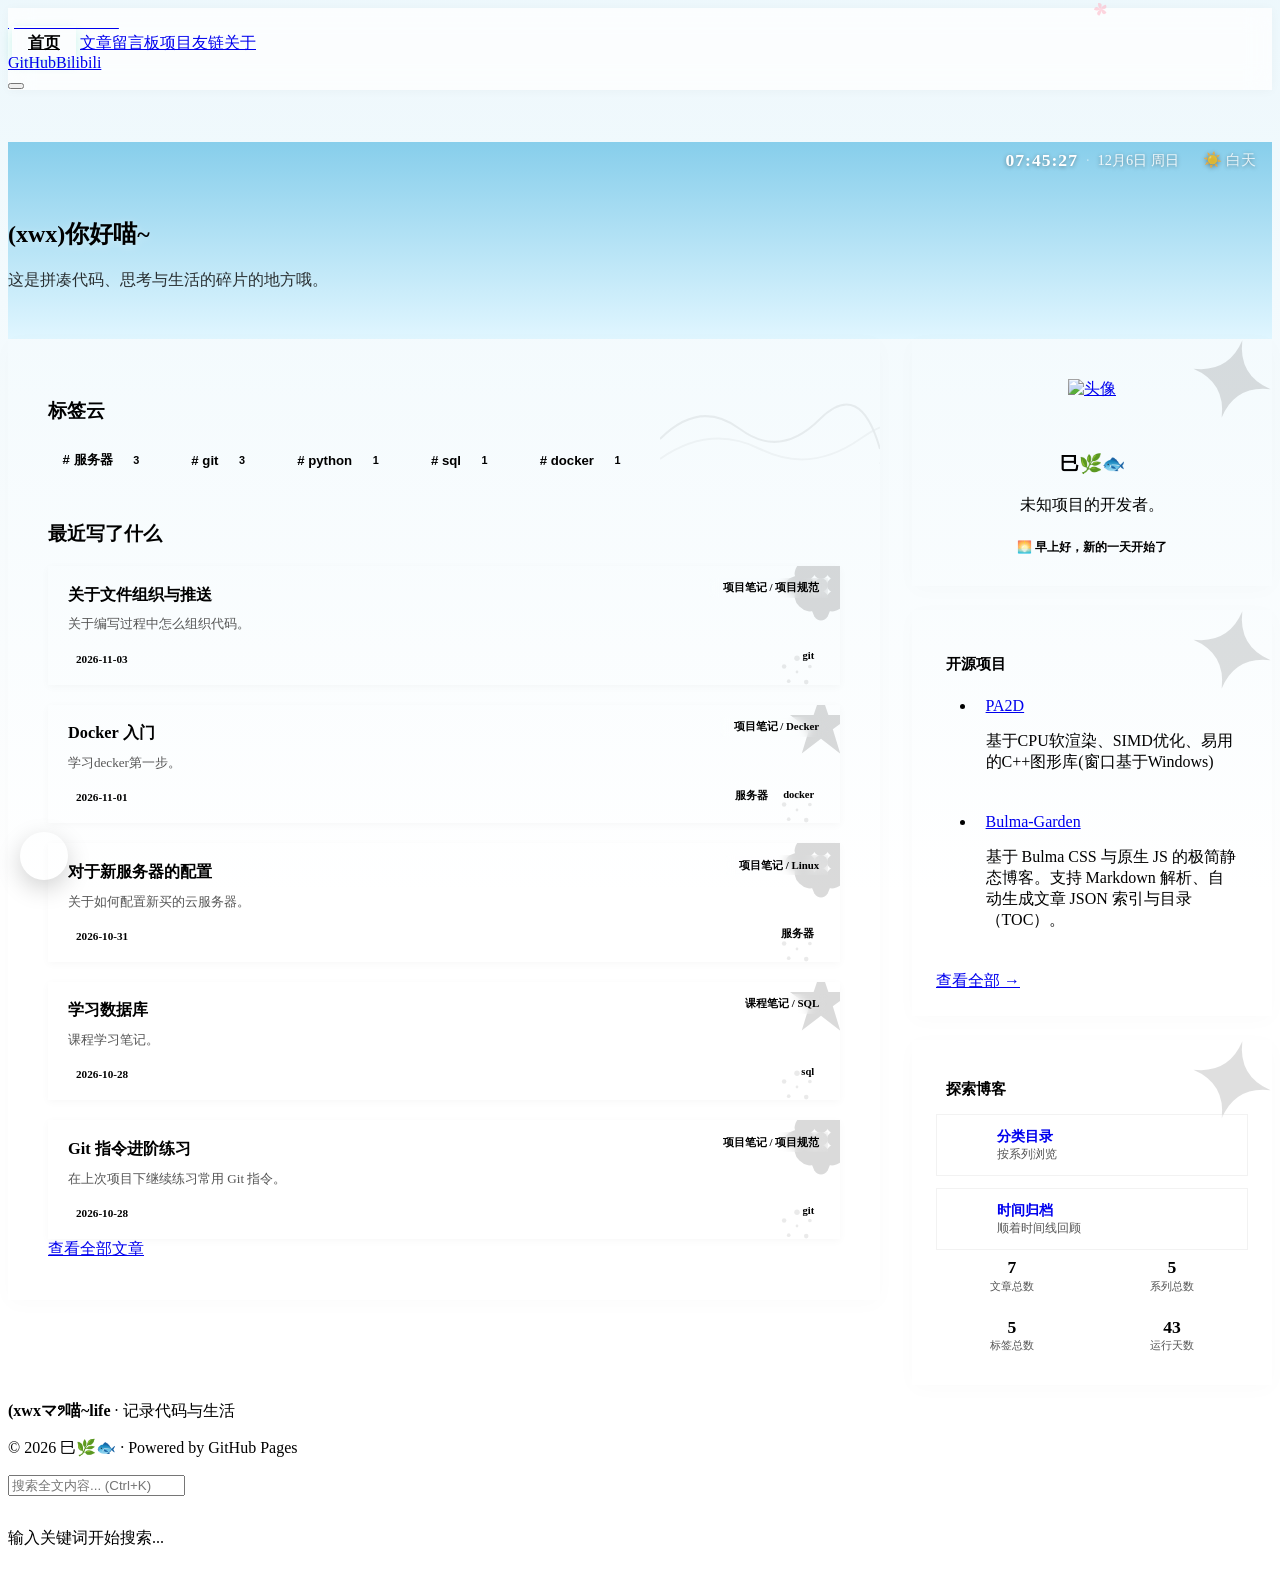
==== commit 3fa2254d: "feat: 新增博客数据看板与文章统计，优化系列阅读进度及全局功能" ====
--- a/index.html
+++ b/index.html
@@ -91,7 +91,7 @@
             <div id="sidebar-projects"></div>
           </div>
           
-          <!-- 独立卡片 3：探索博客 -->
+          <!-- 独立卡片 3：探索博客 + 数据看板 -->
           <div class="box sidebar-card">
             <h3 class="sidebar-card-title"><i class="fas fa-compass has-text-primary mr-2"></i>探索博客</h3>
             <div class="home-nav-links">
@@ -110,6 +110,9 @@
                 </div>
               </a>
             </div>
+            
+            <!-- 把数据看板放在这里 -->
+            <div id="sidebar-stats"></div>
           </div>
 
         </div>
@@ -123,10 +126,10 @@
 
   <script src="js/fallback-data.js"></script>
   <script src="js/common.js" defer></script>
-  <script src="js/cursor.js" defer></script>
   <script src="js/home.js" defer></script>
   <script src="js/effects.js" defer></script>
   <script src="js/sky.js" defer></script>
   <script src="js/theme.js" defer></script>
+  <script src="js/cursor.js" defer></script>
 </body>
 </html>
--- a/css/home.css
+++ b/css/home.css
@@ -64,7 +64,6 @@
 [data-theme="dark"] .content-card::before { opacity: 0.08; }
 [data-theme="dark"] .content-card:hover::before { opacity: 0.13; }
 
-/* 保证内容在花纹之上 */
 .content-card > * {
   position: relative;
   z-index: 1;
@@ -188,19 +187,17 @@
   color: var(--bulma-primary);
 }
 
-/* ================= 开源项目列表（增加透明度） ================= */
+/* 开源项目列表 */
 .profile-projects ul { margin-top: 0.5rem; }
 .profile-projects li {
   padding: 0.5rem 0.6rem;
   margin-bottom: 0.5rem;
   border-radius: var(--bulma-radius);
   border-bottom: 1px dashed var(--bulma-border-weak);
-  /* 初始状态保持完全透明 */
   background: transparent;
   transition: background-color 0.2s ease, transform 0.2s ease;
 }
 .profile-projects li:hover {
-  /* 高亮时也使用半透明主题色，跟随当前配色 */
   background: color-mix(in srgb, var(--bulma-primary) 10%, transparent);
   transform: translateX(3px);
 }
@@ -322,7 +319,7 @@
   color: var(--bulma-primary);
 }
 
-/* ================= 右侧导航（增加透明度 / 毛玻璃感） ================= */
+/* ================= 右侧导航（透明度 / 毛玻璃感） ================= */
 .home-nav-links {
   display: flex;
   flex-direction: column;
@@ -369,6 +366,46 @@
 .nav-text { flex: 1; display: flex; flex-direction: column; }
 .nav-title { font-weight: 700; font-size: 0.9rem; color: var(--bulma-text-strong); }
 .nav-desc { font-size: 0.75rem; color: var(--bulma-text-light); }
+
+/* ================= 数据看板 ================= */
+.stats-grid {
+  display: grid;
+  grid-template-columns: repeat(2, 1fr);
+  gap: 0.5rem;
+}
+.stat-item {
+  display: flex;
+  flex-direction: column;
+  align-items: center;
+  justify-content: center;
+  padding: 0.5rem;
+  background: var(--bulma-scheme-main-bis);
+  border-radius: var(--bulma-radius);
+  border: 1px solid var(--bulma-border-weak);
+  transition: background-color 0.2s ease, transform 0.2s ease;
+}
+.stat-item:hover {
+  background: var(--bulma-primary-soft);
+  transform: translateY(-1px);
+}
+[data-theme="dark"] .stat-item {
+  background: var(--bg-dark-card-hover);
+  border-color: var(--border-dark);
+}
+[data-theme="dark"] .stat-item:hover {
+  background: rgba(0, 200, 150, 0.1);
+}
+.stat-value {
+  font-size: 1.1rem;
+  font-weight: 800;
+  color: var(--bulma-primary);
+  line-height: 1.1;
+}
+.stat-label {
+  font-size: 0.7rem;
+  color: var(--bulma-text-light);
+  margin-top: 0.1rem;
+}
 
 /* ================= 响应式 ================= */
 @media screen and (max-width: 1024px) {
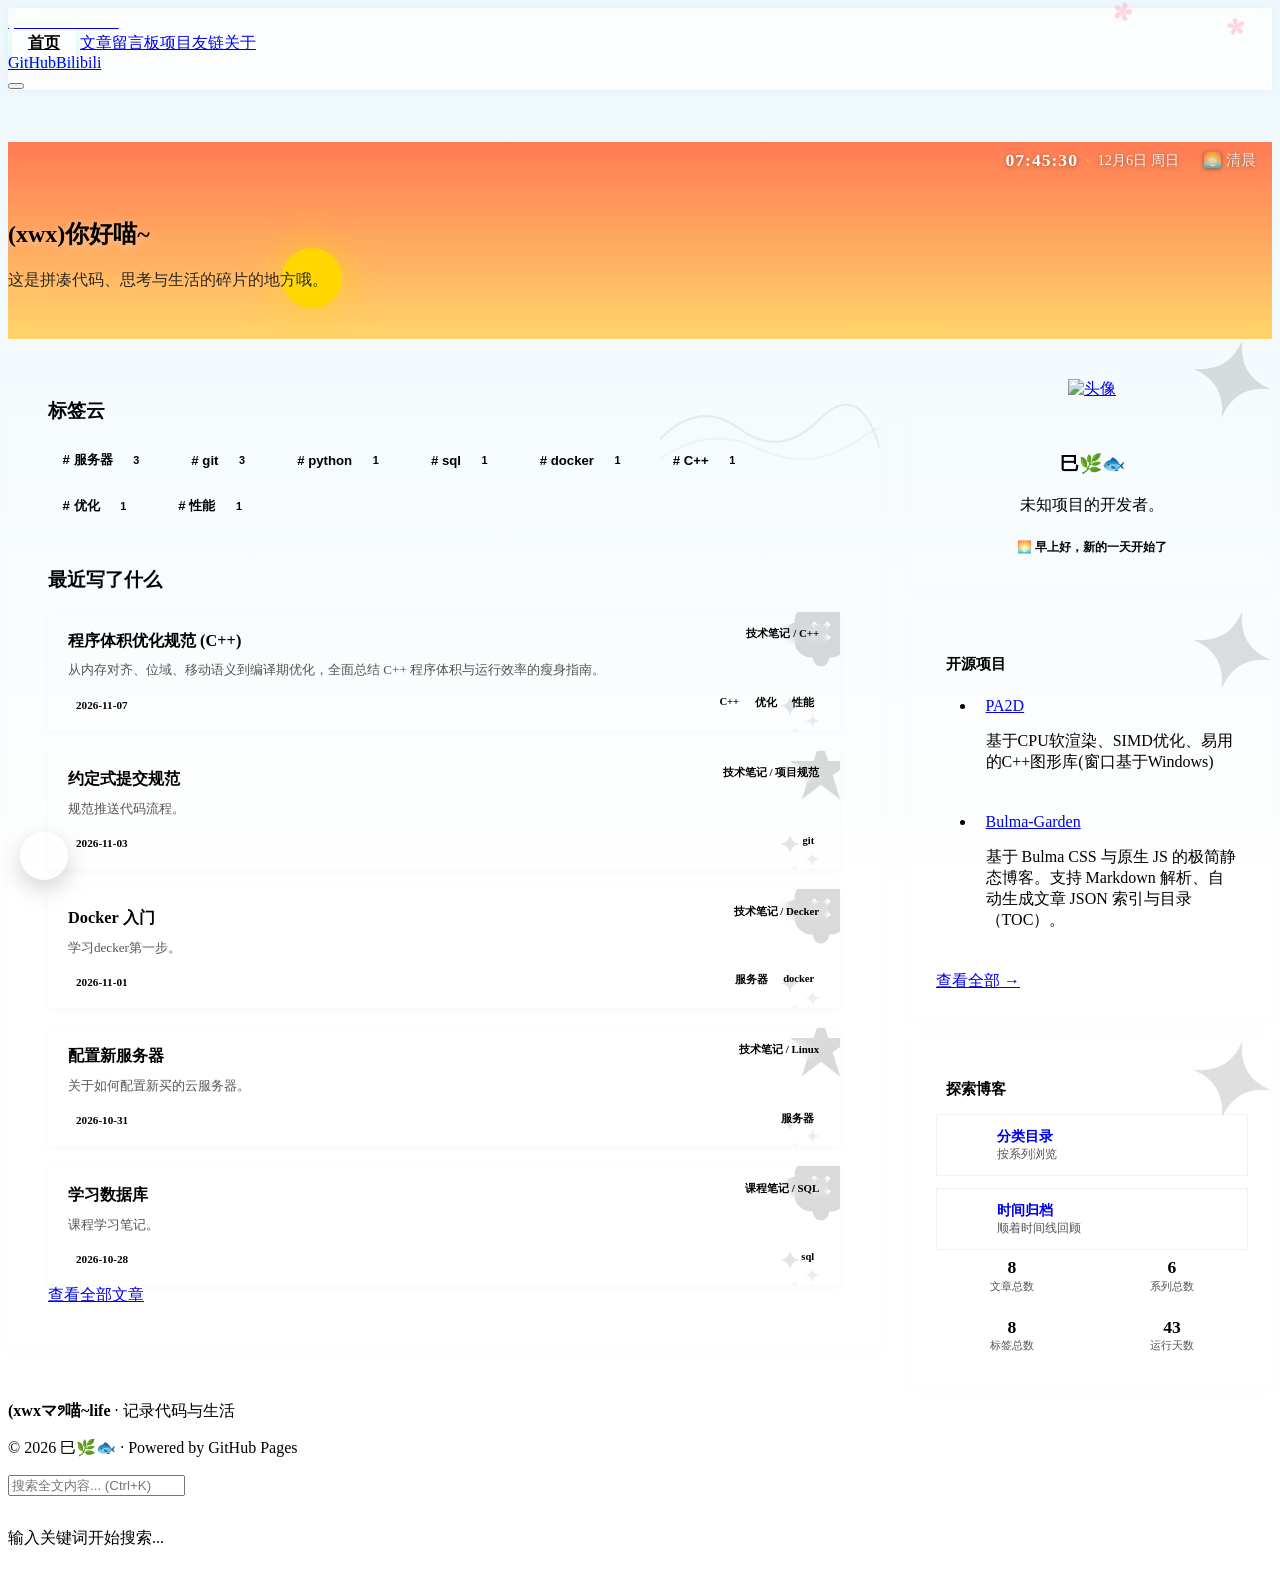
==== commit 55f72eda: "doc" ====
--- a/index.html
+++ b/index.html
@@ -10,6 +10,7 @@
   <link rel="stylesheet" href="css/custom-themes.css" />
   <link rel="stylesheet" href="css/home.css" />
   <link rel="stylesheet" href="css/posts.css" />
+  <link rel="stylesheet" href="css/sky.css" />
   <script>
     (function() {
       var mode = localStorage.getItem('theme') || (window.matchMedia('(prefers-color-scheme: dark)').matches ? 'dark' : 'light');
--- a/css/custom.css
+++ b/css/custom.css
@@ -1,5 +1,5 @@
 ﻿/* ==========================================================================
-   My Blog - Global Styles (Base, Navbar, Sky, Common Cards)
+   My Blog - Global Styles (Base, Navbar, Common Cards)
    ========================================================================== */
 
 /* 1. 全局变量与基础 */
@@ -37,21 +37,6 @@
   transition: background-color .25s ease, color .25s ease;
 }
 [data-theme="dark"] body { background-color: var(--bg-dark); }
-
-body.sky-tinted {
-  background-image: linear-gradient(to bottom, rgba(135, 206, 235, 0.15) 0%, transparent 100%) !important;
-  background-attachment: fixed !important;
-}
-body.sky-tinted.sky-night {
-  background-image: linear-gradient(to bottom, rgba(15, 32, 39, 0.15) 0%, transparent 100%) !important;
-  background-attachment: fixed !important;
-}
-[data-theme="dark"] body.sky-tinted {
-  background-image: linear-gradient(to bottom, rgba(135, 206, 235, 0.05) 0%, transparent 100%) !important;
-}
-[data-theme="dark"] body.sky-tinted.sky-night {
-  background-image: none !important;
-}
 
 /* 2. 导航栏 */
 #site-navbar .navbar-brand .navbar-item strong {
@@ -176,16 +161,17 @@
 }
 .timeline-card:nth-child(2n):hover::before { transform: rotate(72deg) scale(1.12); }
 
-/* 右下角：小圆点星点缀 */
+/* 右下角：散落星光点缀 */
 .timeline-card::after {
-  content: ""; position: absolute; bottom: -10px; right: 20px; width: 46px; height: 46px;
-  pointer-events: none; color: var(--bulma-primary); opacity: 0.08; background-color: currentColor;
-  -webkit-mask-image: url("data:image/svg+xml;utf8,<svg xmlns='http://www.w3.org/2000/svg' viewBox='0 0 100 100'><g fill='black'><circle cx='50' cy='20' r='6'/><circle cx='78' cy='38' r='4'/><circle cx='70' cy='72' r='5'/><circle cx='32' cy='70' r='4'/><circle cx='22' cy='38' r='5'/><circle cx='50' cy='50' r='3'/></g></svg>");
-          mask-image: url("data:image/svg+xml;utf8,<svg xmlns='http://www.w3.org/2000/svg' viewBox='0 0 100 100'><g fill='black'><circle cx='50' cy='20' r='6'/><circle cx='78' cy='38' r='4'/><circle cx='70' cy='72' r='5'/><circle cx='32' cy='70' r='4'/><circle cx='22' cy='38' r='5'/><circle cx='50' cy='50' r='3'/></g></svg>");
-  -webkit-mask-size: contain; mask-size: contain; -webkit-mask-repeat: no-repeat; mask-repeat: no-repeat;
+  content: ""; position: absolute; bottom: -10px; right: 15px; width: 50px; height: 50px;
+  pointer-events: none; color: var(--bulma-primary); opacity: 0.1; background-color: currentColor;
+  -webkit-mask-image: url("data:image/svg+xml;utf8,<svg xmlns='http://www.w3.org/2000/svg' viewBox='0 0 100 100'><g fill='black'><path d='M30 10 Q 32 28 50 30 Q 32 32 30 50 Q 28 32 10 30 Q 28 28 30 10 Z'/><path d='M75 45 Q 76 59 90 60 Q 76 61 75 75 Q 74 61 60 60 Q 74 59 75 45 Z' opacity='0.7'/><path d='M40 70 Q 41 79 50 80 Q 41 81 40 90 Q 39 81 30 80 Q 39 79 40 70 Z' opacity='0.4'/></g></svg>");
+          mask-image: url("data:image/svg+xml;utf8,<svg xmlns='http://www.w3.org/2000/svg' viewBox='0 0 100 100'><g fill='black'><path d='M30 10 Q 32 28 50 30 Q 32 32 30 50 Q 28 32 10 30 Q 28 28 30 10 Z'/><path d='M75 45 Q 76 59 90 60 Q 76 61 75 75 Q 74 61 60 60 Q 74 59 75 45 Z' opacity='0.7'/><path d='M40 70 Q 41 79 50 80 Q 41 81 40 90 Q 39 81 30 80 Q 39 79 40 70 Z' opacity='0.4'/></g></svg>");
+  -webkit-mask-size: contain; mask-size: contain; -webkit-mask-repeat: no-repeat; mask-repeat: no-repeat;
+  transform: rotate(0deg);
   transition: opacity 0.4s ease, transform 0.4s ease;
 }
-.timeline-card:hover::after { opacity: 0.14; transform: scale(1.1); }
+.timeline-card:hover::after { opacity: 0.18; transform: rotate(15deg) scale(1.1); }
 
 .timeline-card-title {
   font-size: 1.02rem; font-weight: 700; color: var(--bulma-text-strong); line-height: 1.4; padding-right: 2.5rem;
@@ -214,8 +200,8 @@
 [data-theme="dark"] .timeline-card:hover { box-shadow: 0 12px 30px rgba(0, 0, 0, 0.5), 0 0 0 3px rgba(0, 200, 150, 0.15); border-color: var(--bulma-primary); }
 [data-theme="dark"] .timeline-card::before { opacity: 0.18; }
 [data-theme="dark"] .timeline-card:hover::before { opacity: 0.35; }
-[data-theme="dark"] .timeline-card::after { opacity: 0.1; }
-[data-theme="dark"] .timeline-card:hover::after { opacity: 0.18; }
+[data-theme="dark"] .timeline-card::after { opacity: 0.12; }
+[data-theme="dark"] .timeline-card:hover::after { opacity: 0.25; }
 [data-theme="dark"] .timeline-card-date { background: rgba(0, 200, 150, 0.12); }
 [data-theme="dark"] .timeline-card-tags .tag { border-color: var(--bulma-primary) !important; color: var(--bulma-primary) !important; }
 [data-theme="dark"] .timeline-card:hover .timeline-card-tags .tag { background-color: var(--bulma-primary) !important; color: var(--bg-dark) !important; }
@@ -367,47 +353,7 @@
 [data-theme="dark"] .links-page .button.is-light { background-color: var(--border-dark) !important; color: #ddd !important; border: 1px solid #444; }
 
 /* ==========================================================================
-   8. 动态天空模块
-   ========================================================================== */
-.hero-sky { position: relative; overflow: hidden; min-height: 180px; background: linear-gradient(to bottom, #87CEEB 0%, #E0F6FF 100%) !important; transition: background 1s ease; }
-.hero-sky #sky-stars { position: absolute; inset: 0; z-index: 2; pointer-events: none; opacity: 0; transition: opacity 1s ease; background-image: radial-gradient(1px 1px at 10% 20%, #fff 1px, transparent 0), radial-gradient(1.5px 1.5px at 30% 50%, #fff 1px, transparent 0), radial-gradient(1px 1px at 60% 10%, #fff 1px, transparent 0), radial-gradient(2px 2px at 80% 70%, #fff 1px, transparent 0), radial-gradient(1px 1px at 40% 80%, #fff 1px, transparent 0), radial-gradient(1.5px 1.5px at 90% 40%, #fff 1px, transparent 0); background-size: 200px 200px; animation: starTwinkle 4s infinite alternate; }
-@keyframes starTwinkle { 0% { opacity: 0.8; } 100% { opacity: 1; } }
-.hero-sky .hero-body { padding-top: 3.5rem !important; padding-bottom: 2rem !important; }
-
-.hero-sky .time-control { position: absolute; top: 0.5rem; right: 1rem; z-index: 10; display: flex; align-items: center; gap: 1.5rem; pointer-events: none; }
-.hero-sky .time-info { display: flex; align-items: center; gap: 0.5rem; pointer-events: auto; }
-.hero-sky .time-text { font-family: var(--bulma-family-code); font-size: 1.1rem; font-weight: 600; color: #fff; letter-spacing: 1px; text-shadow: 0 1px 4px rgba(0,0,0,0.4); font-variant-numeric: tabular-nums; }
-.hero-sky .date-text { font-size: 0.9rem; color: rgba(255, 255, 255, 0.9); text-shadow: 0 1px 4px rgba(0,0,0,0.4); }
-.hero-sky .time-divider { color: rgba(255, 255, 255, 0.5); font-size: 0.9rem; }
-.hero-sky .time-btn { pointer-events: auto; background: transparent; border: none; padding: 0; color: rgba(255, 255, 255, 0.8); font-size: 0.95rem; cursor: pointer; text-shadow: 0 1px 4px rgba(0,0,0,0.4); transition: color 0.2s ease, text-shadow 0.2s ease; }
-.hero-sky .time-btn:hover { color: #fff; text-shadow: 0 1px 4px rgba(0,0,0,0.6), 0 0 8px rgba(255,255,255,0.4); }
-[data-theme="dark"] .hero-sky .time-text, [data-theme="dark"] .hero-sky .date-text, [data-theme="dark"] .hero-sky .time-btn { color: #e2e8f0; }
-@media screen and (max-width: 768px) {
-  .hero-sky .time-control { top: 0.2rem; right: 0.5rem; gap: 1rem; }
-  .hero-sky .time-text { font-size: 1rem; }
-  .hero-sky .date-text { display: none; }
-}
-
-#sky-celestial { transition: opacity 0.4s ease, transform 0.4s ease !important; }
-#sky-celestial.sun-hidden { opacity: 0 !important; transform: translateY(40px) scale(0.5) !important; pointer-events: none; transition-delay: 0s !important; }
-#sky-moon {
-  position: absolute; width: 80px; height: 80px; top: 25%; right: 20%; z-index: 1;
-  background-image: url("data:image/svg+xml;utf8,<svg xmlns='http://www.w3.org/2000/svg' viewBox='0 0 100 100'><path d='M 50 10 A 40 40 0 1 1 10 50 A 30 30 0 1 0 50 10 Z' fill='%23f0f0f0'/></svg>") !important;
-  background-size: contain; background-repeat: no-repeat; background-position: center; filter: drop-shadow(0 0 15px rgba(255, 255, 255, 0.4));
-  opacity: 0; transform: translateY(40px) scale(0.8); transition: opacity 0.5s ease, transform 0.5s ease !important; pointer-events: none; transition-delay: 0s !important;
-}
-[data-theme="dark"] #sky-moon { background-image: url("data:image/svg+xml;utf8,<svg xmlns='http://www.w3.org/2000/svg' viewBox='0 0 100 100'><path d='M 50 10 A 40 40 0 1 1 10 50 A 30 30 0 1 0 50 10 Z' fill='%23b0b0b0'/></svg>") !important; filter: drop-shadow(0 0 10px rgba(255, 255, 255, 0.2)); }
-#sky-moon.moon-visible { opacity: 1 !important; transform: translateY(0) scale(1) !important; transition-delay: 0.3s !important; }
-.no-anim-sky #sky-celestial, .no-anim-sky #sky-moon { transition: none !important; }
-
-.hero-sky .title, .hero-sky #page-title, .hero-sky #hero-title, .hero-sky #about-page-title, .hero-sky .subtitle, .hero-sky #page-subtitle, .hero-sky #hero-subtitle { transition: color 0.5s ease, text-shadow 0.5s ease !important; }
-.hero-sky:not(.is-dark-sky) .title, .hero-sky:not(.is-dark-sky) #page-title, .hero-sky:not(.is-dark-sky) #hero-title, .hero-sky:not(.is-dark-sky) #about-page-title { color: var(--bulma-text-strong) !important; text-shadow: 0 2px 10px rgba(255, 255, 255, 0.4) !important; }
-.hero-sky:not(.is-dark-sky) .subtitle, .hero-sky:not(.is-dark-sky) #page-subtitle, .hero-sky:not(.is-dark-sky) #hero-subtitle { color: var(--bulma-text) !important; text-shadow: 0 1px 5px rgba(255, 255, 255, 0.3) !important; }
-.hero-sky.is-dark-sky .title, .hero-sky.is-dark-sky #page-title, .hero-sky.is-dark-sky #hero-title, .hero-sky.is-dark-sky #about-page-title { color: #ffffff !important; text-shadow: 0 2px 12px rgba(0, 0, 0, 0.5) !important; }
-.hero-sky.is-dark-sky .subtitle, .hero-sky.is-dark-sky #page-subtitle, .hero-sky.is-dark-sky #hero-subtitle { color: rgba(255, 255, 255, 0.85) !important; text-shadow: 0 1px 6px rgba(0, 0, 0, 0.4) !important; }
-
-/* ==========================================================================
-   9. 响应式
+   8. 响应式
    ========================================================================== */
 @media screen and (max-width: 1023px) {
   .navbar-menu.is-active { background-color: var(--bulma-scheme-main) !important; border-bottom: 1px solid var(--bulma-border-weak); z-index: 1000; }
@@ -416,4 +362,96 @@
 
 @media screen and (max-width: 900px) {
   .posts-cards, #post-list .posts-cards { grid-template-columns: 1fr; }
+}
+
+/* ==========================================================================
+   9. 项目页 & 友链页卡片美化
+   ========================================================================== */
+
+/* 统一卡片基础样式 */
+#project-list .card,
+#link-list .card {
+  position: relative;
+  overflow: hidden;
+  background: radial-gradient(circle at 100% 0%, var(--bulma-primary-soft) 0%, transparent 40%), 
+              linear-gradient(135deg, var(--bulma-scheme-main), var(--bulma-scheme-main-bis));
+  border: 1.5px solid var(--bulma-border);
+  border-radius: var(--bulma-radius-large);
+  box-shadow: 0 4px 16px rgba(0, 0, 0, 0.03);
+  transition: transform 0.3s cubic-bezier(0.25, 0.8, 0.25, 1), 
+              box-shadow 0.3s ease, 
+              border-color 0.3s ease;
+}
+
+#project-list .card:hover,
+#link-list .card:hover {
+  transform: translateY(-5px);
+  box-shadow: 0 12px 28px rgba(0, 0, 0, 0.08), 0 0 0 3px var(--bulma-primary-soft);
+  border-color: var(--bulma-primary);
+}
+
+[data-theme="dark"] #project-list .card,
+[data-theme="dark"] #link-list .card {
+  background: radial-gradient(circle at 100% 0%, rgba(0, 200, 150, 0.08) 0%, transparent 45%), 
+              linear-gradient(135deg, var(--bg-dark-card), var(--bg-dark-card-hover));
+  border-color: #3a3a3a;
+}
+[data-theme="dark"] #project-list .card:hover,
+[data-theme="dark"] #link-list .card:hover {
+  box-shadow: 0 12px 30px rgba(0, 0, 0, 0.5), 0 0 0 3px rgba(0, 200, 150, 0.15);
+  border-color: var(--bulma-primary);
+}
+
+/* 卡片花纹 */
+#project-list .card::before,
+#link-list .card::before {
+  content: ""; position: absolute; top: -15px; right: -15px; width: 90px; height: 90px;
+  pointer-events: none; color: var(--bulma-primary); opacity: 0.15; background-color: currentColor;
+  -webkit-mask-image: url("data:image/svg+xml;utf8,<svg xmlns='http://www.w3.org/2000/svg' viewBox='0 0 100 100'><g fill='black'><path d='M30 10 Q 32 28 50 30 Q 32 32 30 50 Q 28 32 10 30 Q 28 28 30 10 Z'/><path d='M75 45 Q 76 59 90 60 Q 76 61 75 75 Q 74 61 60 60 Q 74 59 75 45 Z' opacity='0.7'/><path d='M40 70 Q 41 79 50 80 Q 41 81 40 90 Q 39 81 30 80 Q 39 79 40 70 Z' opacity='0.4'/></g></svg>");
+          mask-image: url("data:image/svg+xml;utf8,<svg xmlns='http://www.w3.org/2000/svg' viewBox='0 0 100 100'><g fill='black'><path d='M30 10 Q 32 28 50 30 Q 32 32 30 50 Q 28 32 10 30 Q 28 28 30 10 Z'/><path d='M75 45 Q 76 59 90 60 Q 76 61 75 75 Q 74 61 60 60 Q 74 59 75 45 Z' opacity='0.7'/><path d='M40 70 Q 41 79 50 80 Q 41 81 40 90 Q 39 81 30 80 Q 39 79 40 70 Z' opacity='0.4'/></g></svg>");
+  -webkit-mask-size: contain; mask-size: contain; -webkit-mask-repeat: no-repeat; mask-repeat: no-repeat;
+  transform: rotate(0deg); transition: opacity 0.4s ease, transform 0.4s ease;
+}
+
+#project-list .card:hover::before,
+#link-list .card:hover::before {
+  opacity: 0.25; transform: rotate(15deg) scale(1.1);
+}
+
+[data-theme="dark"] #project-list .card::before,
+[data-theme="dark"] #link-list .card::before { opacity: 0.12; }
+[data-theme="dark"] #project-list .card:hover::before,
+[data-theme="dark"] #link-list .card:hover::before { opacity: 0.22; }
+
+#project-list .card-content,
+#project-list .card-footer,
+#link-list .card-content,
+#link-list .card-footer {
+  position: relative;
+  z-index: 1;
+}
+
+#project-list .card-footer { border-top: 1px dashed var(--bulma-border-weak); }
+[data-theme="dark"] #project-list .card-footer { border-top-color: var(--border-dark); }
+
+#project-list .card-footer-item {
+  font-weight: 600; color: var(--bulma-primary); transition: background-color 0.2s ease;
+}
+#project-list .card-footer-item:hover { background-color: var(--bulma-primary-soft); }
+
+#link-list .card .button.is-light { transition: all 0.2s ease; }
+#link-list .card:hover .button.is-light {
+  background-color: var(--bulma-primary-soft) !important;
+  color: var(--bulma-primary) !important;
+  border-color: var(--bulma-primary) !important;
+}
+[data-theme="dark"] #link-list .card .button.is-light {
+  background-color: rgba(255, 255, 255, 0.05);
+  color: var(--bulma-text-light);
+  border: 1px solid rgba(255, 255, 255, 0.1);
+}
+[data-theme="dark"] #link-list .card:hover .button.is-light {
+  background-color: rgba(0, 200, 150, 0.15) !important;
+  color: var(--bulma-primary) !important;
+  border-color: rgba(0, 200, 150, 0.3) !important;
 }
--- a/css/sky.css
+++ b/css/sky.css
@@ -0,0 +1,168 @@
+/* ==========================================================================
+   Sky Module Styles (动态天空)
+   ========================================================================== */
+
+.hero-sky { 
+  position: relative; 
+  overflow: hidden; 
+  min-height: 180px; 
+  background: linear-gradient(to bottom, #87CEEB 0%, #E0F6FF 100%) !important; 
+  transition: background 1s ease; 
+}
+
+.hero-sky #sky-stars { 
+  position: absolute; 
+  inset: 0; 
+  z-index: 2; 
+  pointer-events: none; 
+  opacity: 0; 
+  transition: opacity 1s ease; 
+  background-image: radial-gradient(1px 1px at 10% 20%, #fff 1px, transparent 0), 
+                    radial-gradient(1.5px 1.5px at 30% 50%, #fff 1px, transparent 0), 
+                    radial-gradient(1px 1px at 60% 10%, #fff 1px, transparent 0), 
+                    radial-gradient(2px 2px at 80% 70%, #fff 1px, transparent 0), 
+                    radial-gradient(1px 1px at 40% 80%, #fff 1px, transparent 0), 
+                    radial-gradient(1.5px 1.5px at 90% 40%, #fff 1px, transparent 0); 
+  background-size: 200px 200px; 
+  animation: starTwinkle 4s infinite alternate; 
+}
+@keyframes starTwinkle { 0% { opacity: 0.8; } 100% { opacity: 1; } }
+
+.hero-sky .hero-body { 
+  padding-top: 3.5rem !important; 
+  padding-bottom: 2rem !important; 
+}
+
+.hero-sky .time-control { 
+  position: absolute; 
+  top: 0.5rem; 
+  right: 1rem; 
+  z-index: 10; 
+  display: flex; 
+  align-items: center; 
+  gap: 1.5rem; 
+  pointer-events: none; 
+}
+.hero-sky .time-info { display: flex; align-items: center; gap: 0.5rem; pointer-events: auto; }
+.hero-sky .time-text { font-family: var(--bulma-family-code); font-size: 1.1rem; font-weight: 600; color: #fff; letter-spacing: 1px; text-shadow: 0 1px 4px rgba(0,0,0,0.4); font-variant-numeric: tabular-nums; }
+.hero-sky .date-text { font-size: 0.9rem; color: rgba(255, 255, 255, 0.9); text-shadow: 0 1px 4px rgba(0,0,0,0.4); }
+.hero-sky .time-divider { color: rgba(255, 255, 255, 0.5); font-size: 0.9rem; }
+.hero-sky .time-btn { pointer-events: auto; background: transparent; border: none; padding: 0; color: rgba(255, 255, 255, 0.8); font-size: 0.95rem; cursor: pointer; text-shadow: 0 1px 4px rgba(0,0,0,0.4); transition: color 0.2s ease, text-shadow 0.2s ease; }
+.hero-sky .time-btn:hover { color: #fff; text-shadow: 0 1px 4px rgba(0,0,0,0.6), 0 0 8px rgba(255,255,255,0.4); }
+[data-theme="dark"] .hero-sky .time-text, 
+[data-theme="dark"] .hero-sky .date-text, 
+[data-theme="dark"] .hero-sky .time-btn { color: #e2e8f0; }
+
+@media screen and (max-width: 768px) {
+  .hero-sky .time-control { top: 0.2rem; right: 0.5rem; gap: 1rem; }
+  .hero-sky .time-text { font-size: 1rem; }
+  .hero-sky .date-text { display: none; }
+}
+
+/* 太阳与月亮基础样式 */
+#sky-celestial { 
+  position: absolute; 
+  width: 60px; 
+  height: 60px; 
+  border-radius: 50%; 
+  z-index: 1;
+  /* 【关键修复】只保留 opacity 过渡，去掉 transform，避免与 JS 动画打架 */
+  transition: opacity 0.4s ease !important; 
+}
+
+#sky-celestial.sun-hidden { 
+  opacity: 0 !important; 
+  transform: scale(0.5) !important; 
+  pointer-events: none; 
+  transition-delay: 0s !important; 
+}
+
+#sky-moon {
+  position: absolute; 
+  width: 80px; 
+  height: 80px; 
+  top: 25%; 
+  right: 20%; 
+  z-index: 1;
+  background-image: url("data:image/svg+xml;utf8,<svg xmlns='http://www.w3.org/2000/svg' viewBox='0 0 100 100'><path d='M 50 10 A 40 40 0 1 1 10 50 A 30 30 0 1 0 50 10 Z' fill='%23f0f0f0'/></svg>") !important;
+  background-size: contain; 
+  background-repeat: no-repeat; 
+  background-position: center; 
+  filter: drop-shadow(0 0 15px rgba(255, 255, 255, 0.4));
+  opacity: 0; 
+  transform: translateY(40px) scale(0.8); 
+  transition: opacity 0.5s ease, transform 0.5s ease !important; 
+  pointer-events: none; 
+  transition-delay: 0s !important;
+}
+
+[data-theme="dark"] #sky-moon { 
+  background-image: url("data:image/svg+xml;utf8,<svg xmlns='http://www.w3.org/2000/svg' viewBox='0 0 100 100'><path d='M 50 10 A 40 40 0 1 1 10 50 A 30 30 0 1 0 50 10 Z' fill='%23b0b0b0'/></svg>") !important; 
+  filter: drop-shadow(0 0 10px rgba(255, 255, 255, 0.2)); 
+}
+
+#sky-moon.moon-visible { 
+  opacity: 1 !important; 
+  transform: translateY(0) scale(1) !important; 
+  transition-delay: 0.3s !important; 
+}
+
+.no-anim-sky #sky-celestial, 
+.no-anim-sky #sky-moon { transition: none !important; }
+
+/* 横幅文字自适应天空明暗 */
+.hero-sky .title, 
+.hero-sky #page-title, 
+.hero-sky #hero-title, 
+.hero-sky #about-page-title, 
+.hero-sky .subtitle, 
+.hero-sky #page-subtitle, 
+.hero-sky #hero-subtitle { 
+  transition: color 0.5s ease, text-shadow 0.5s ease !important; 
+}
+
+.hero-sky:not(.is-dark-sky) .title, 
+.hero-sky:not(.is-dark-sky) #page-title, 
+.hero-sky:not(.is-dark-sky) #hero-title, 
+.hero-sky:not(.is-dark-sky) #about-page-title { 
+  color: var(--bulma-text-strong) !important; 
+  text-shadow: 0 2px 10px rgba(255, 255, 255, 0.4) !important; 
+}
+
+.hero-sky:not(.is-dark-sky) .subtitle, 
+.hero-sky:not(.is-dark-sky) #page-subtitle, 
+.hero-sky:not(.is-dark-sky) #hero-subtitle { 
+  color: var(--bulma-text) !important; 
+  text-shadow: 0 1px 5px rgba(255, 255, 255, 0.3) !important; 
+}
+
+.hero-sky.is-dark-sky .title, 
+.hero-sky.is-dark-sky #page-title, 
+.hero-sky.is-dark-sky #hero-title, 
+.hero-sky.is-dark-sky #about-page-title { 
+  color: #ffffff !important; 
+  text-shadow: 0 2px 12px rgba(0, 0, 0, 0.5) !important; 
+}
+
+.hero-sky.is-dark-sky .subtitle, 
+.hero-sky.is-dark-sky #page-subtitle, 
+.hero-sky.is-dark-sky #hero-subtitle { 
+  color: rgba(255, 255, 255, 0.85) !important; 
+  text-shadow: 0 1px 6px rgba(0, 0, 0, 0.4) !important; 
+}
+
+/* 兼容身体背景的微调 */
+body.sky-tinted {
+  background-image: linear-gradient(to bottom, rgba(135, 206, 235, 0.15) 0%, transparent 100%) !important;
+  background-attachment: fixed !important;
+}
+body.sky-tinted.sky-night {
+  background-image: linear-gradient(to bottom, rgba(15, 32, 39, 0.15) 0%, transparent 100%) !important;
+  background-attachment: fixed !important;
+}
+[data-theme="dark"] body.sky-tinted {
+  background-image: linear-gradient(to bottom, rgba(135, 206, 235, 0.05) 0%, transparent 100%) !important;
+}
+[data-theme="dark"] body.sky-tinted.sky-night {
+  background-image: none !important;
+}
